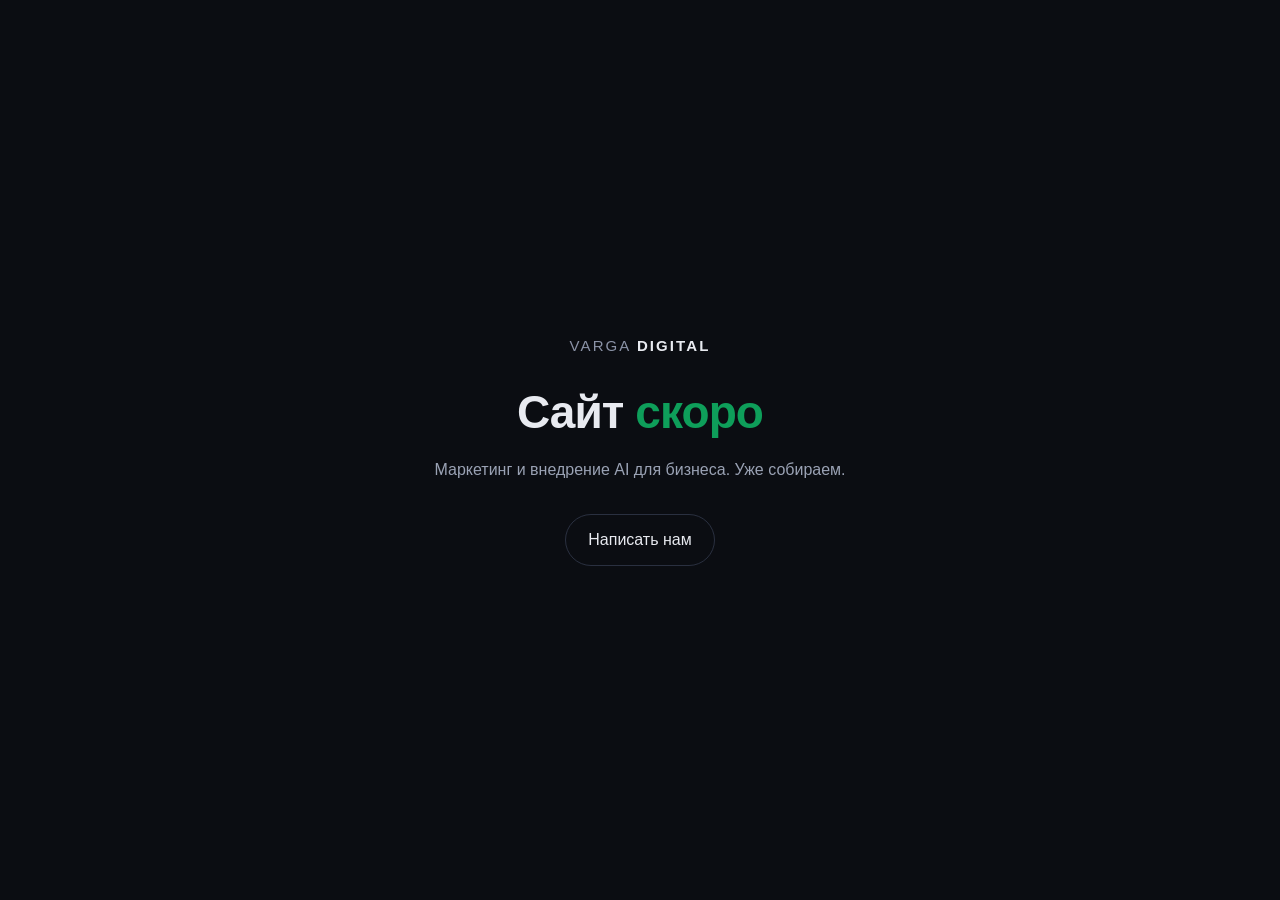
==== index.html @ f03e1abf "placeholder: Varga Digital" ====
<!doctype html>
<html lang="ru">
<head>
<meta charset="utf-8">
<meta name="viewport" content="width=device-width, initial-scale=1">
<title>Varga Digital — скоро</title>
<meta name="description" content="Маркетинг и внедрение AI для бизнеса. Сайт готовится.">
<meta name="robots" content="noindex, nofollow">
<meta name="theme-color" content="#0B0D12">
<link rel="icon" href="data:,">
<style>
:root{color-scheme:dark}
*{box-sizing:border-box}
html,body{height:100%}
body{margin:0;background:#0B0D12;color:#E8EAF0;font:16px/1.6 -apple-system,BlinkMacSystemFont,"Segoe UI",Roboto,Inter,sans-serif;display:grid;place-items:center;padding:24px}
main{max-width:560px;text-align:center}
.logo{font-size:15px;letter-spacing:.14em;text-transform:uppercase;color:#8B93A7;margin-bottom:28px}
.logo b{color:#E8EAF0;font-weight:600}
h1{font-size:clamp(32px,6vw,46px);line-height:1.15;letter-spacing:-.02em;margin:0 0 18px;font-weight:650}
h1 i{font-style:normal;color:#0E9E5A}
p{color:#9AA2B4;margin:0 0 32px}
a{color:#E8EAF0;text-decoration:none;border:1px solid #2A3040;border-radius:999px;padding:12px 22px;display:inline-block;transition:border-color .2s}
a:hover{border-color:#0E9E5A}
</style>
</head>
<body>
<main>
  <div class="logo">Varga <b>Digital</b></div>
  <h1>Сайт <i>скоро</i></h1>
  <p>Маркетинг и внедрение AI для бизнеса. Уже собираем.</p>
  <a href="https://t.me/ova_xd">Написать нам</a>
</main>
</body>
</html>
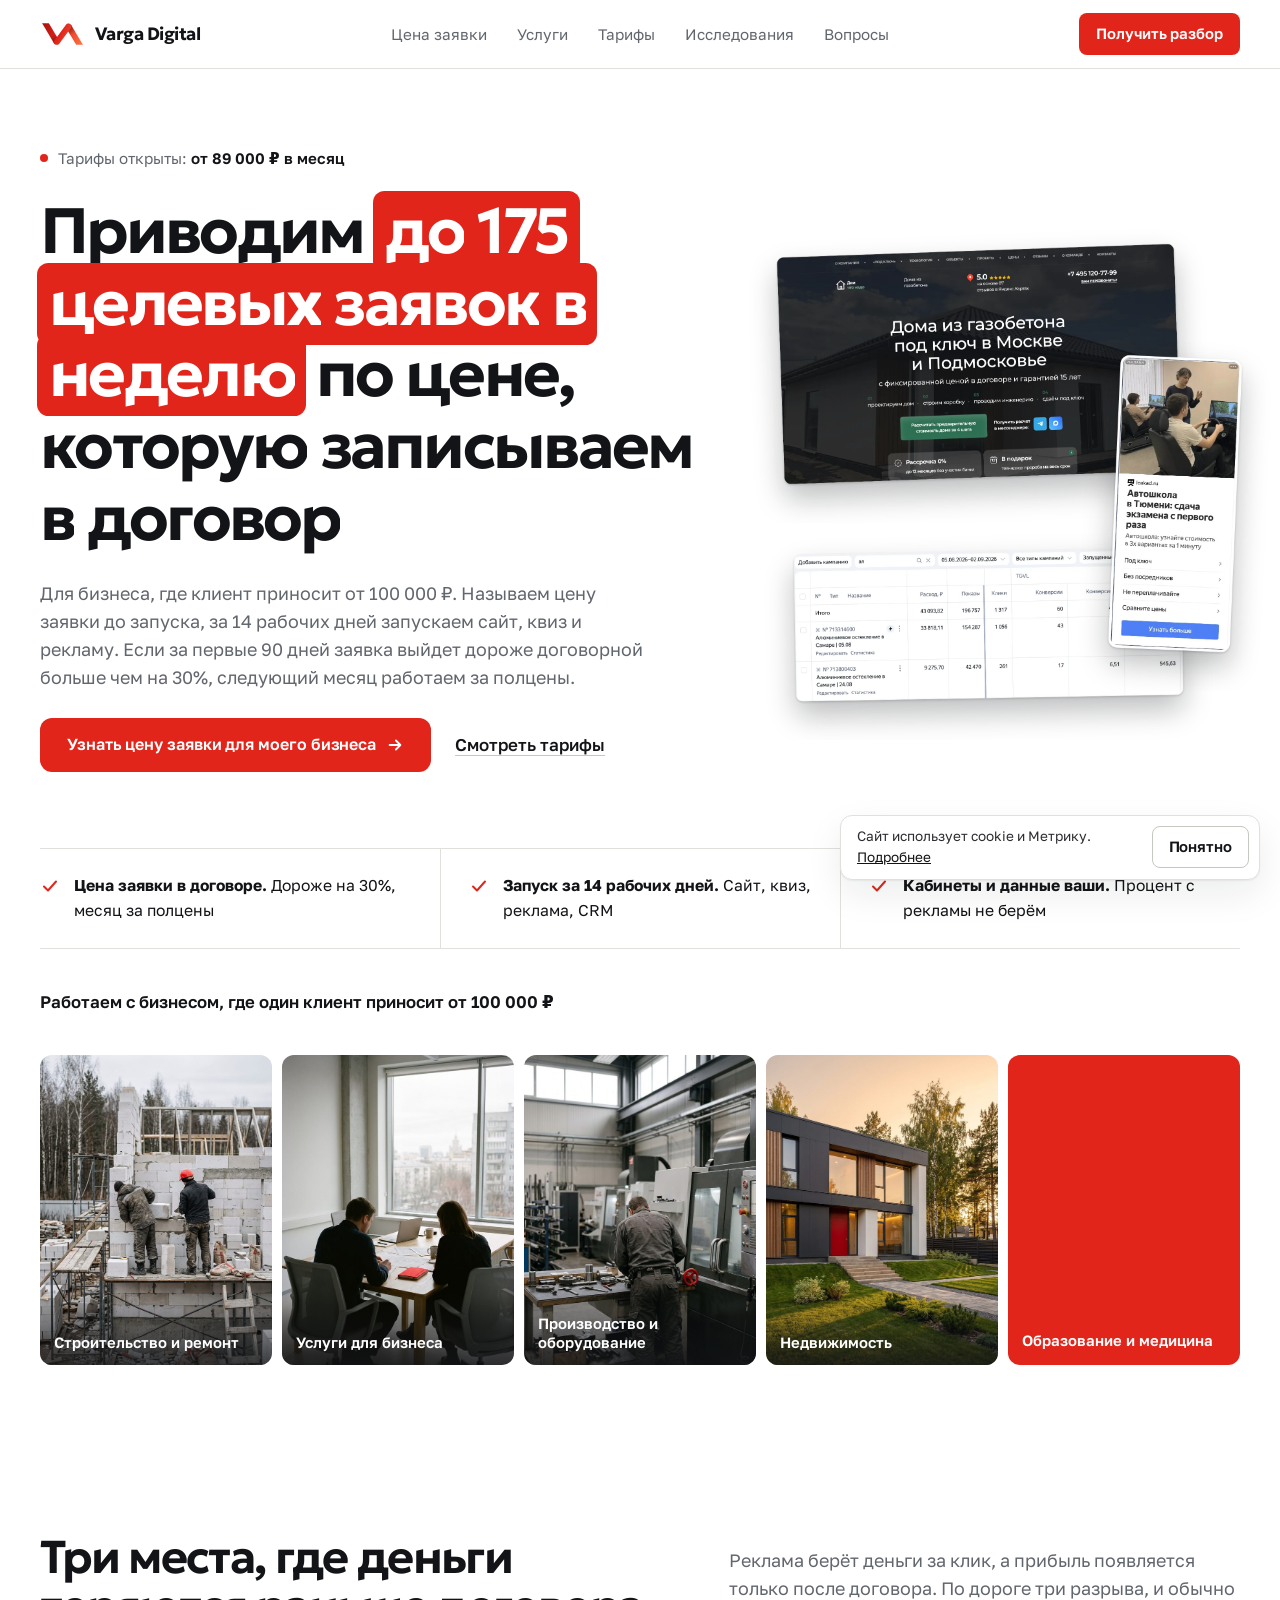
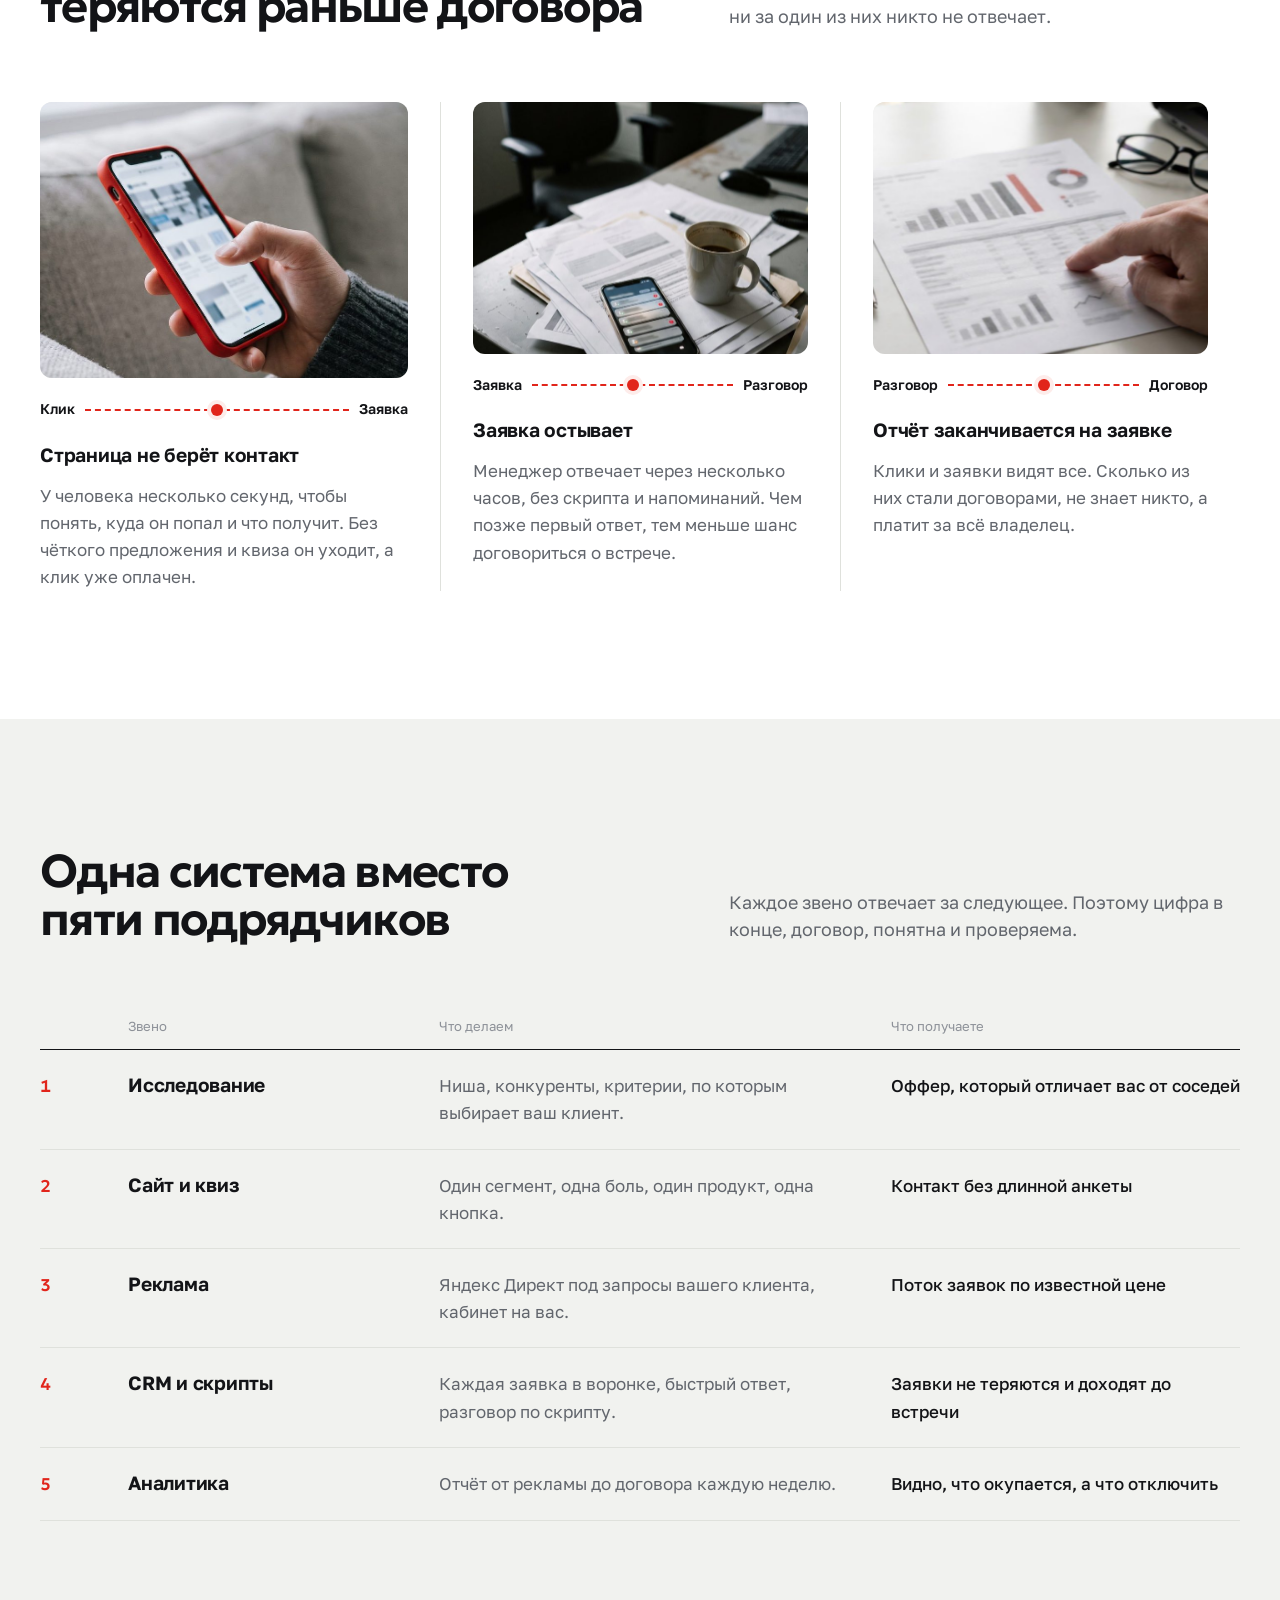
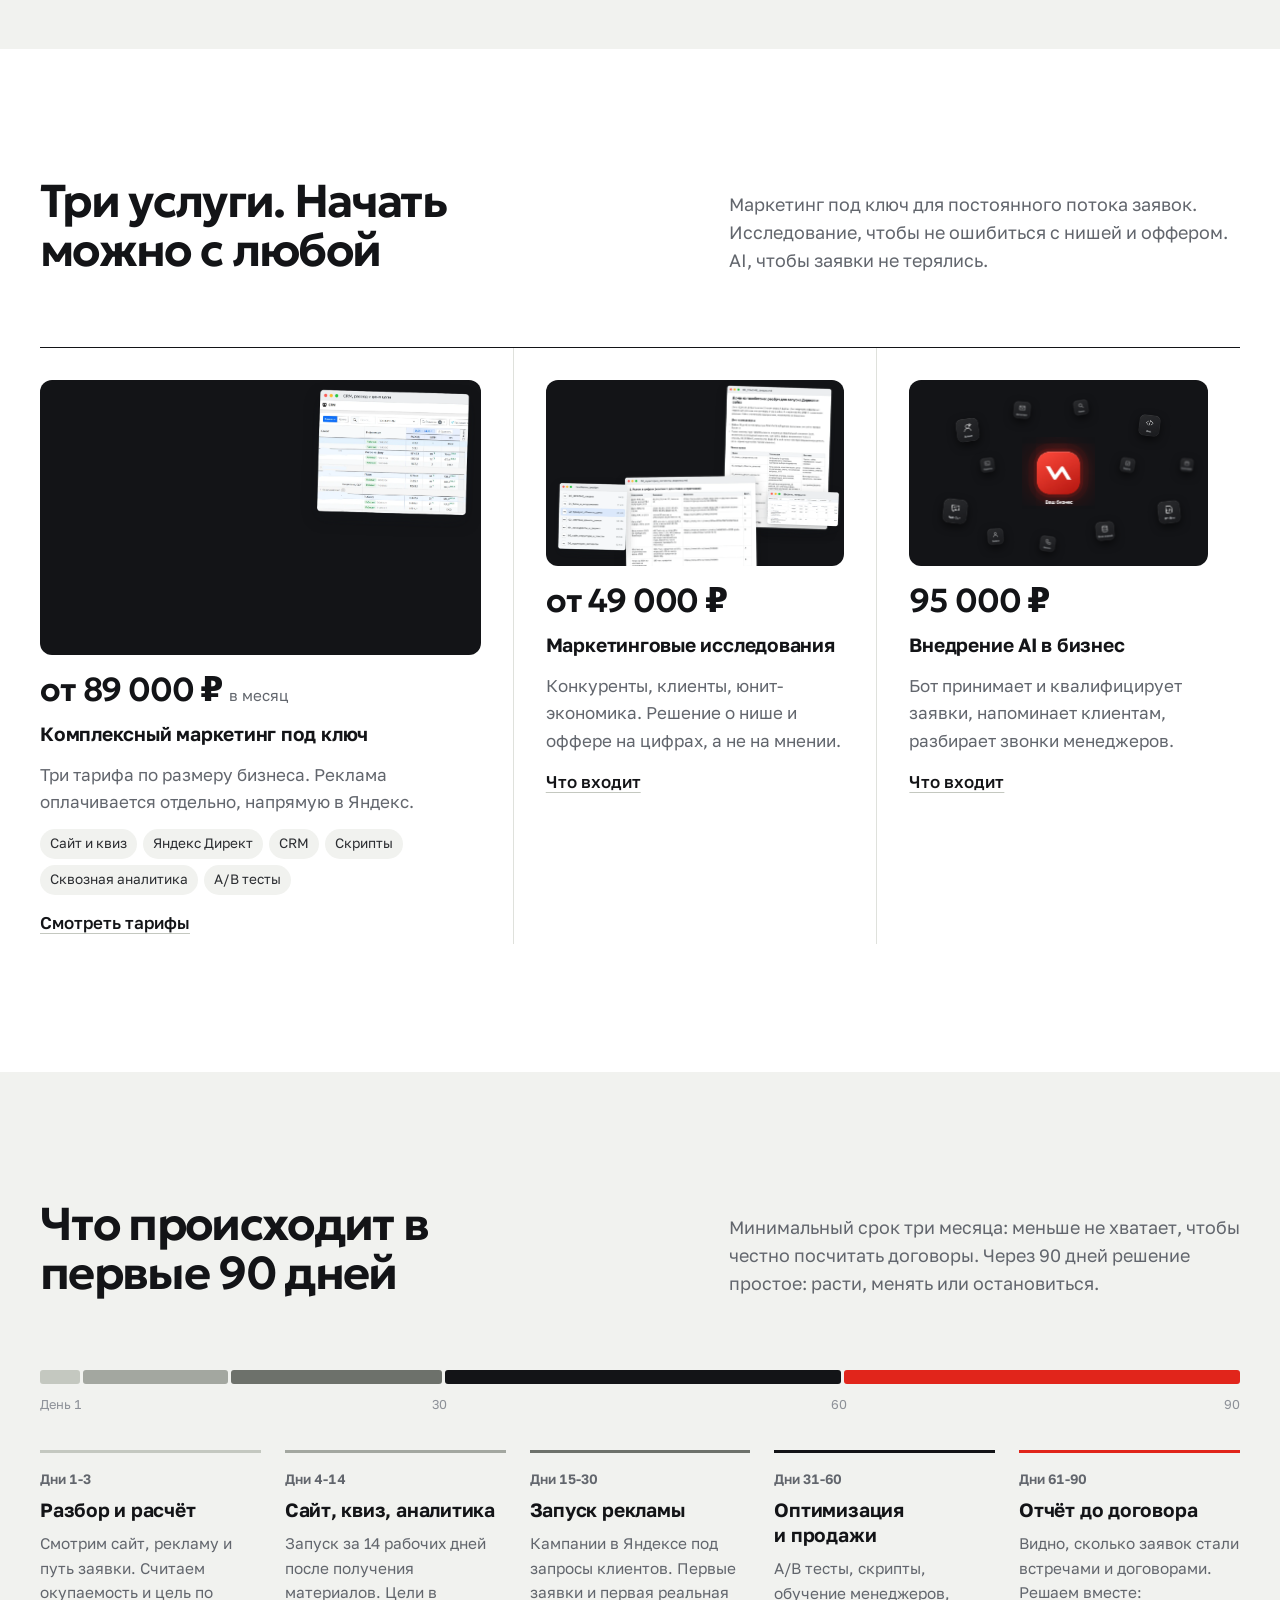
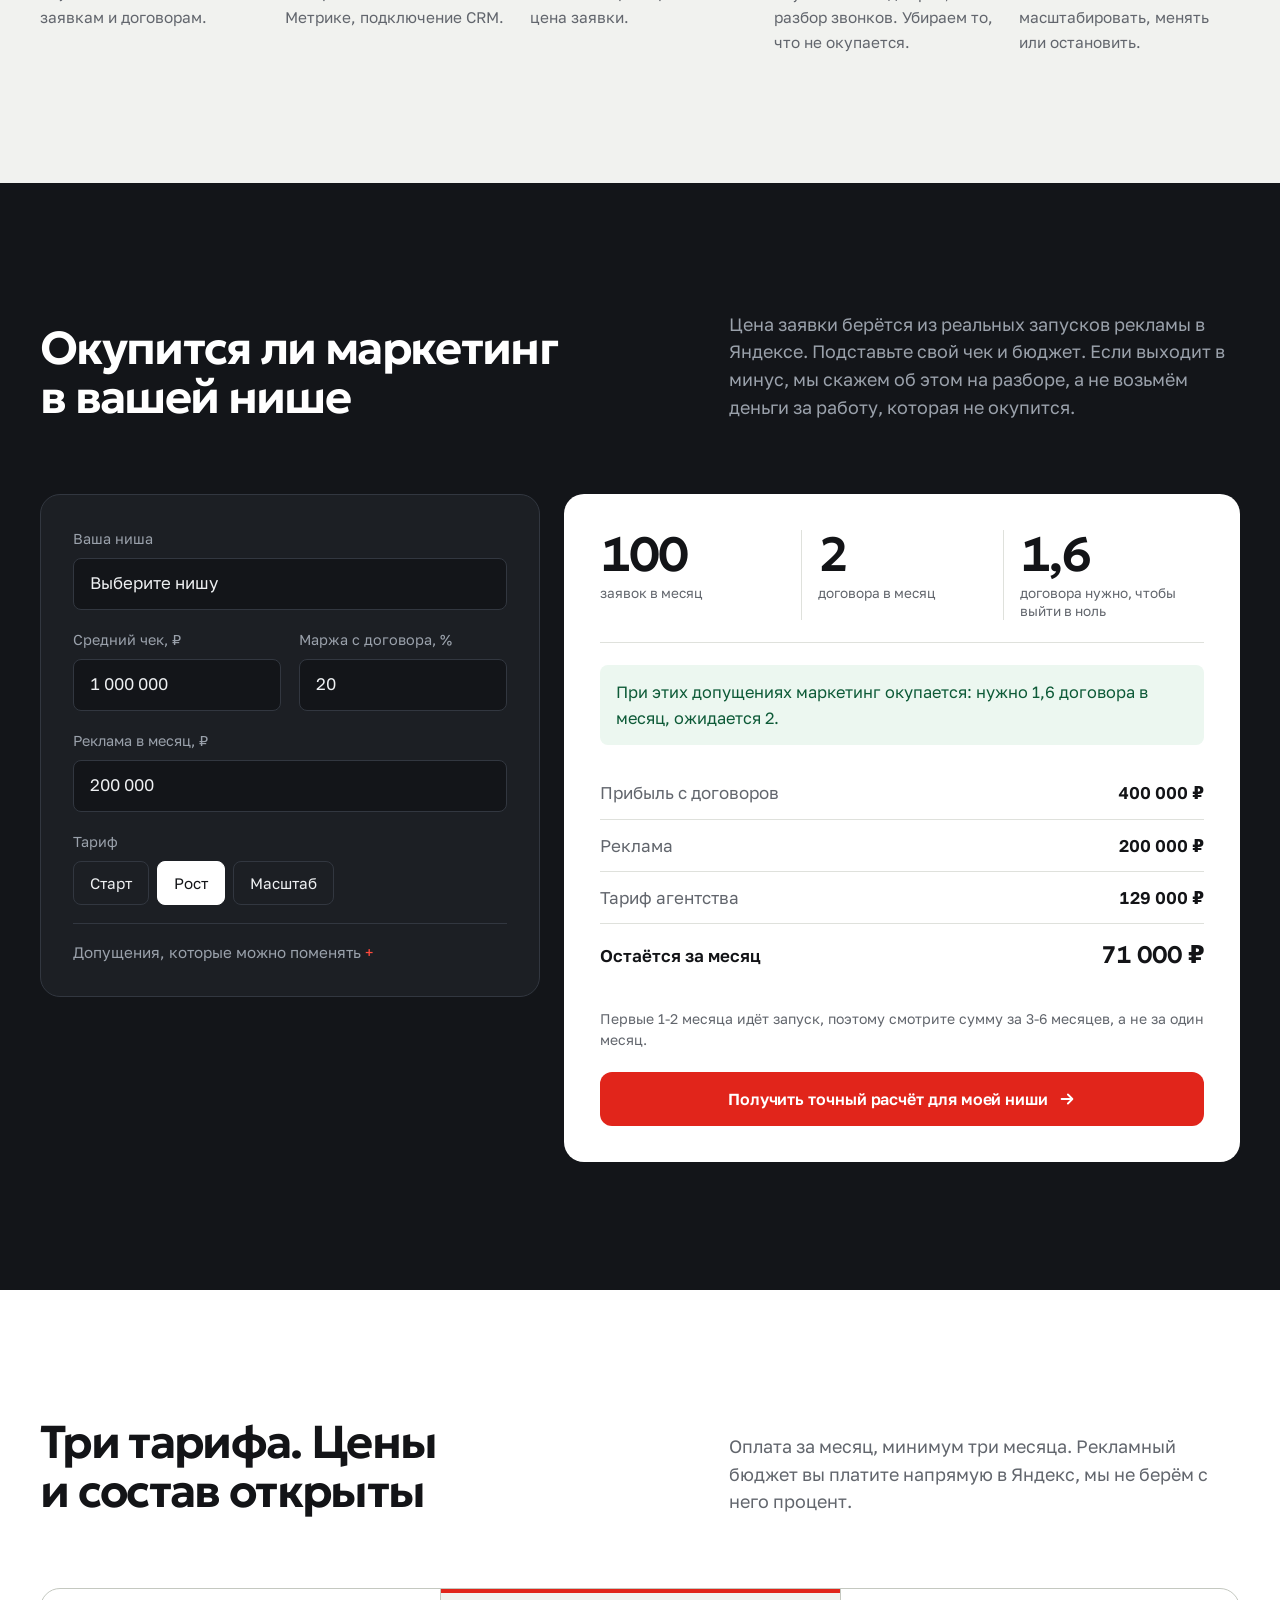
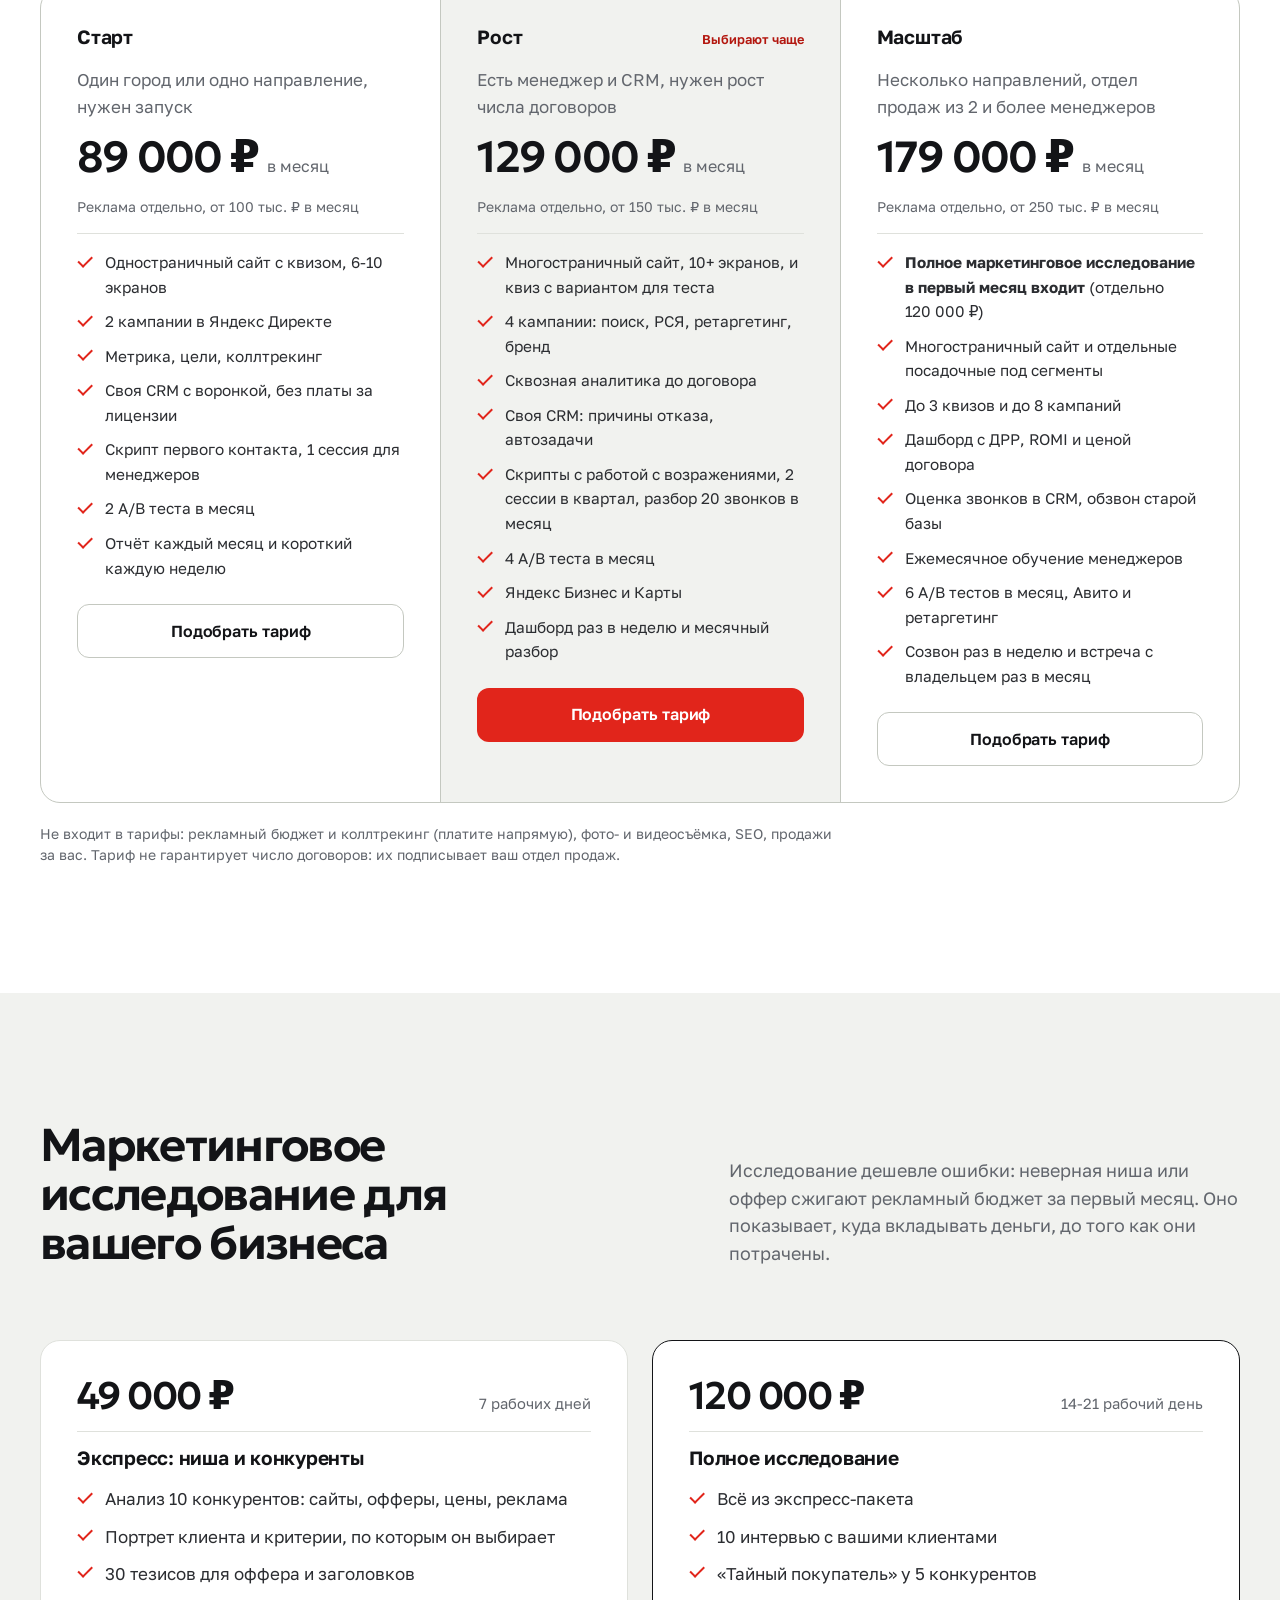
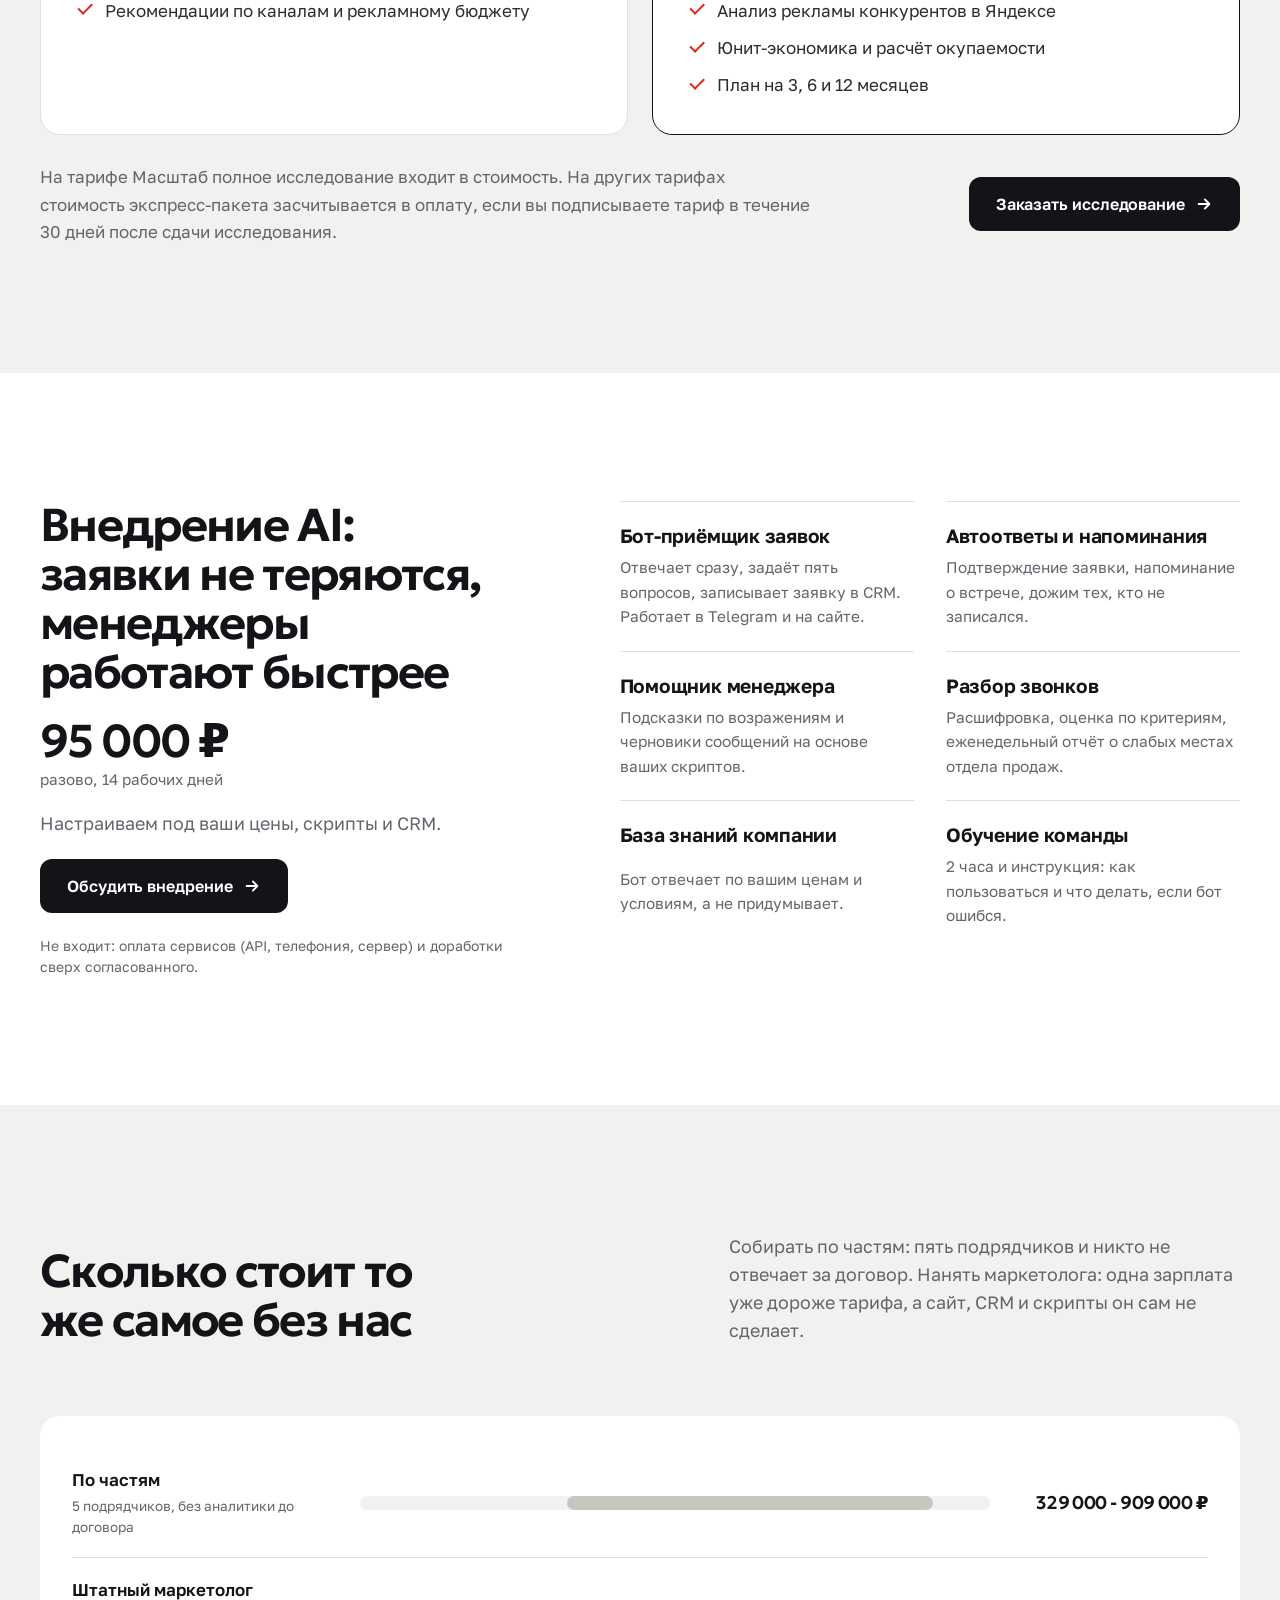
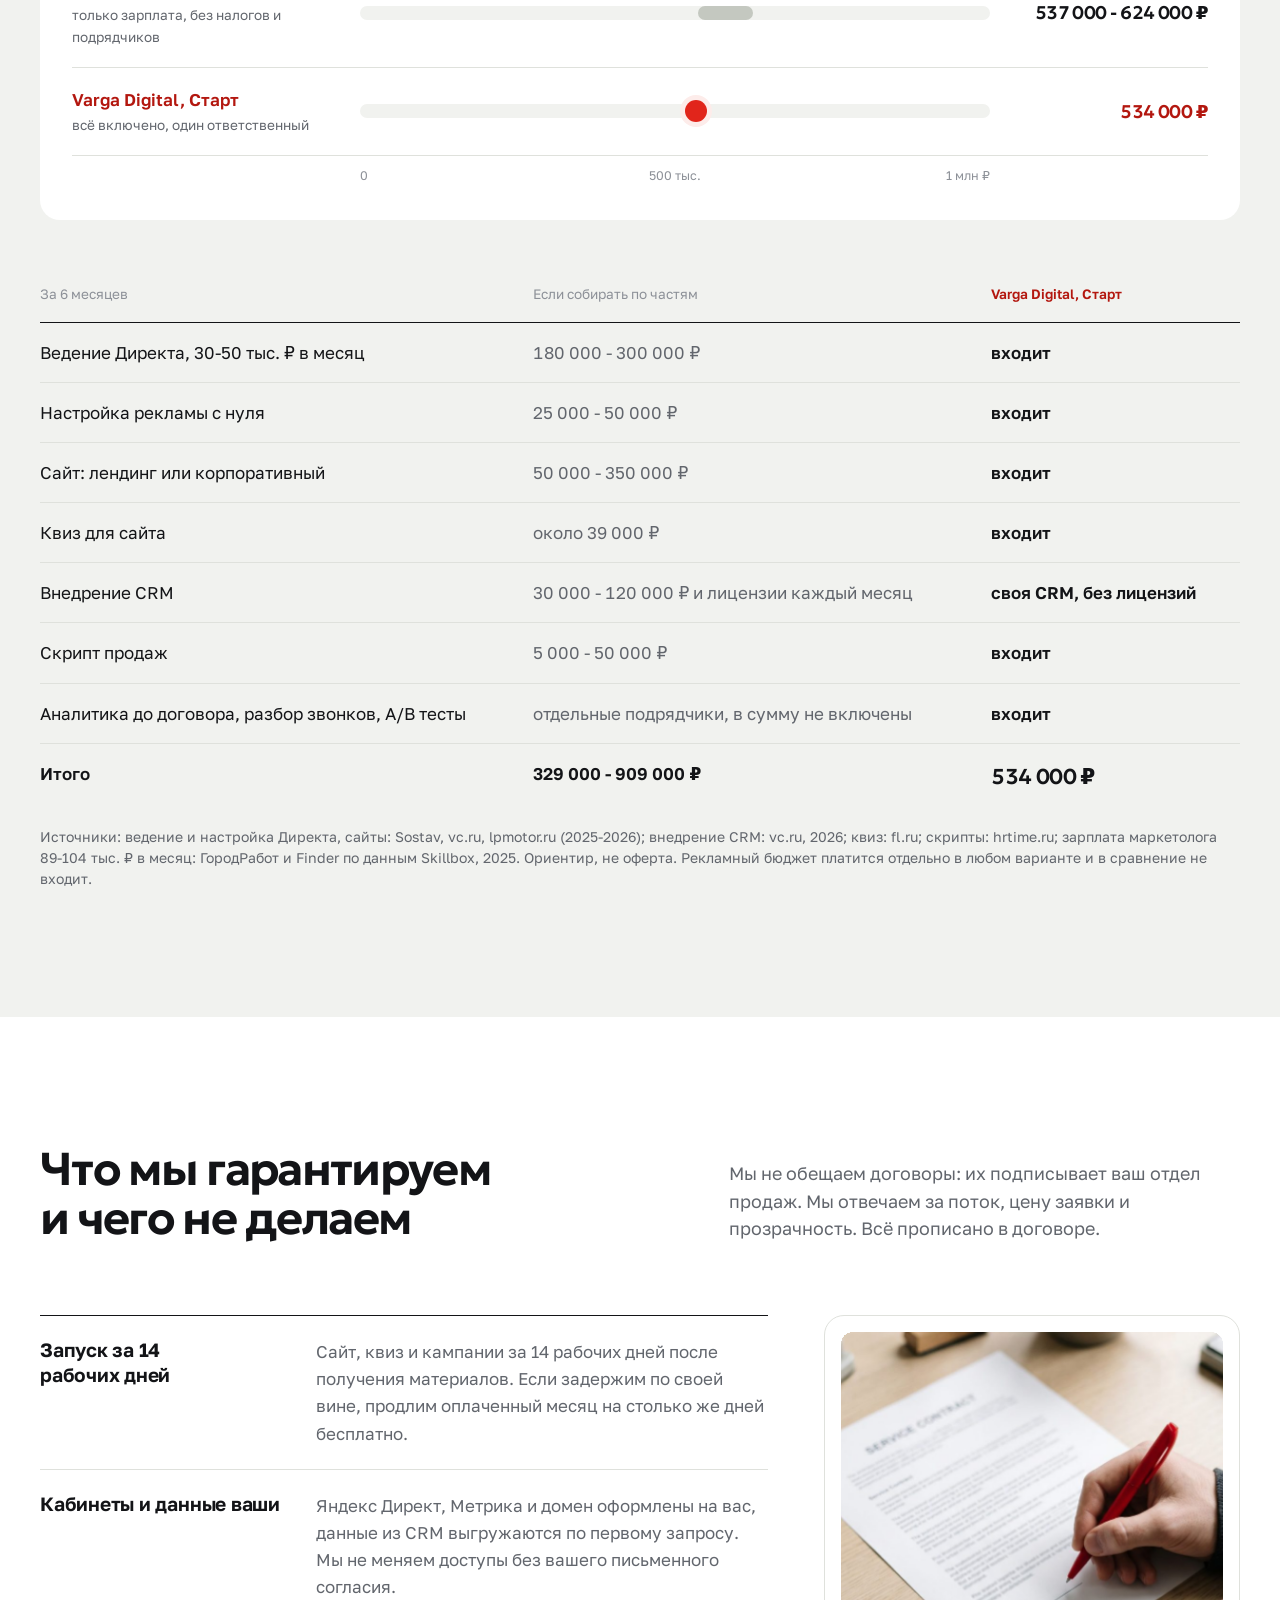
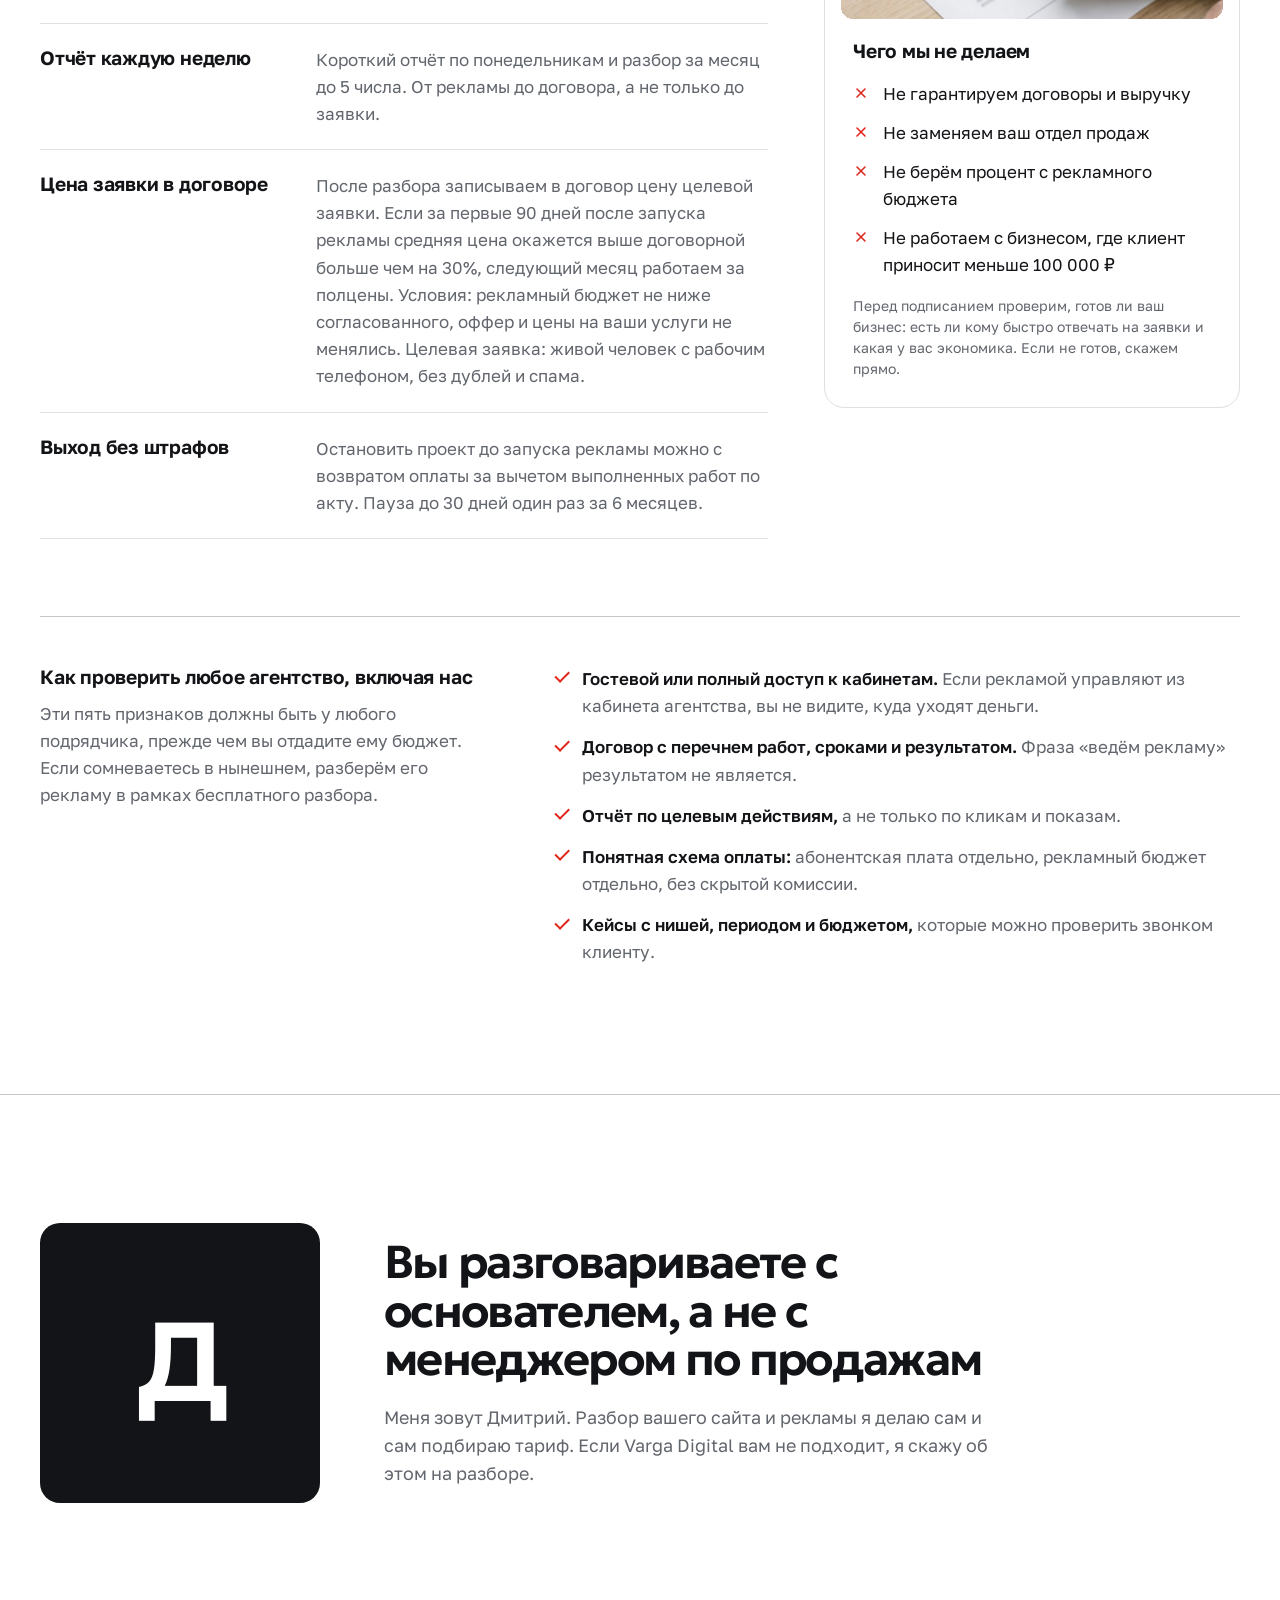
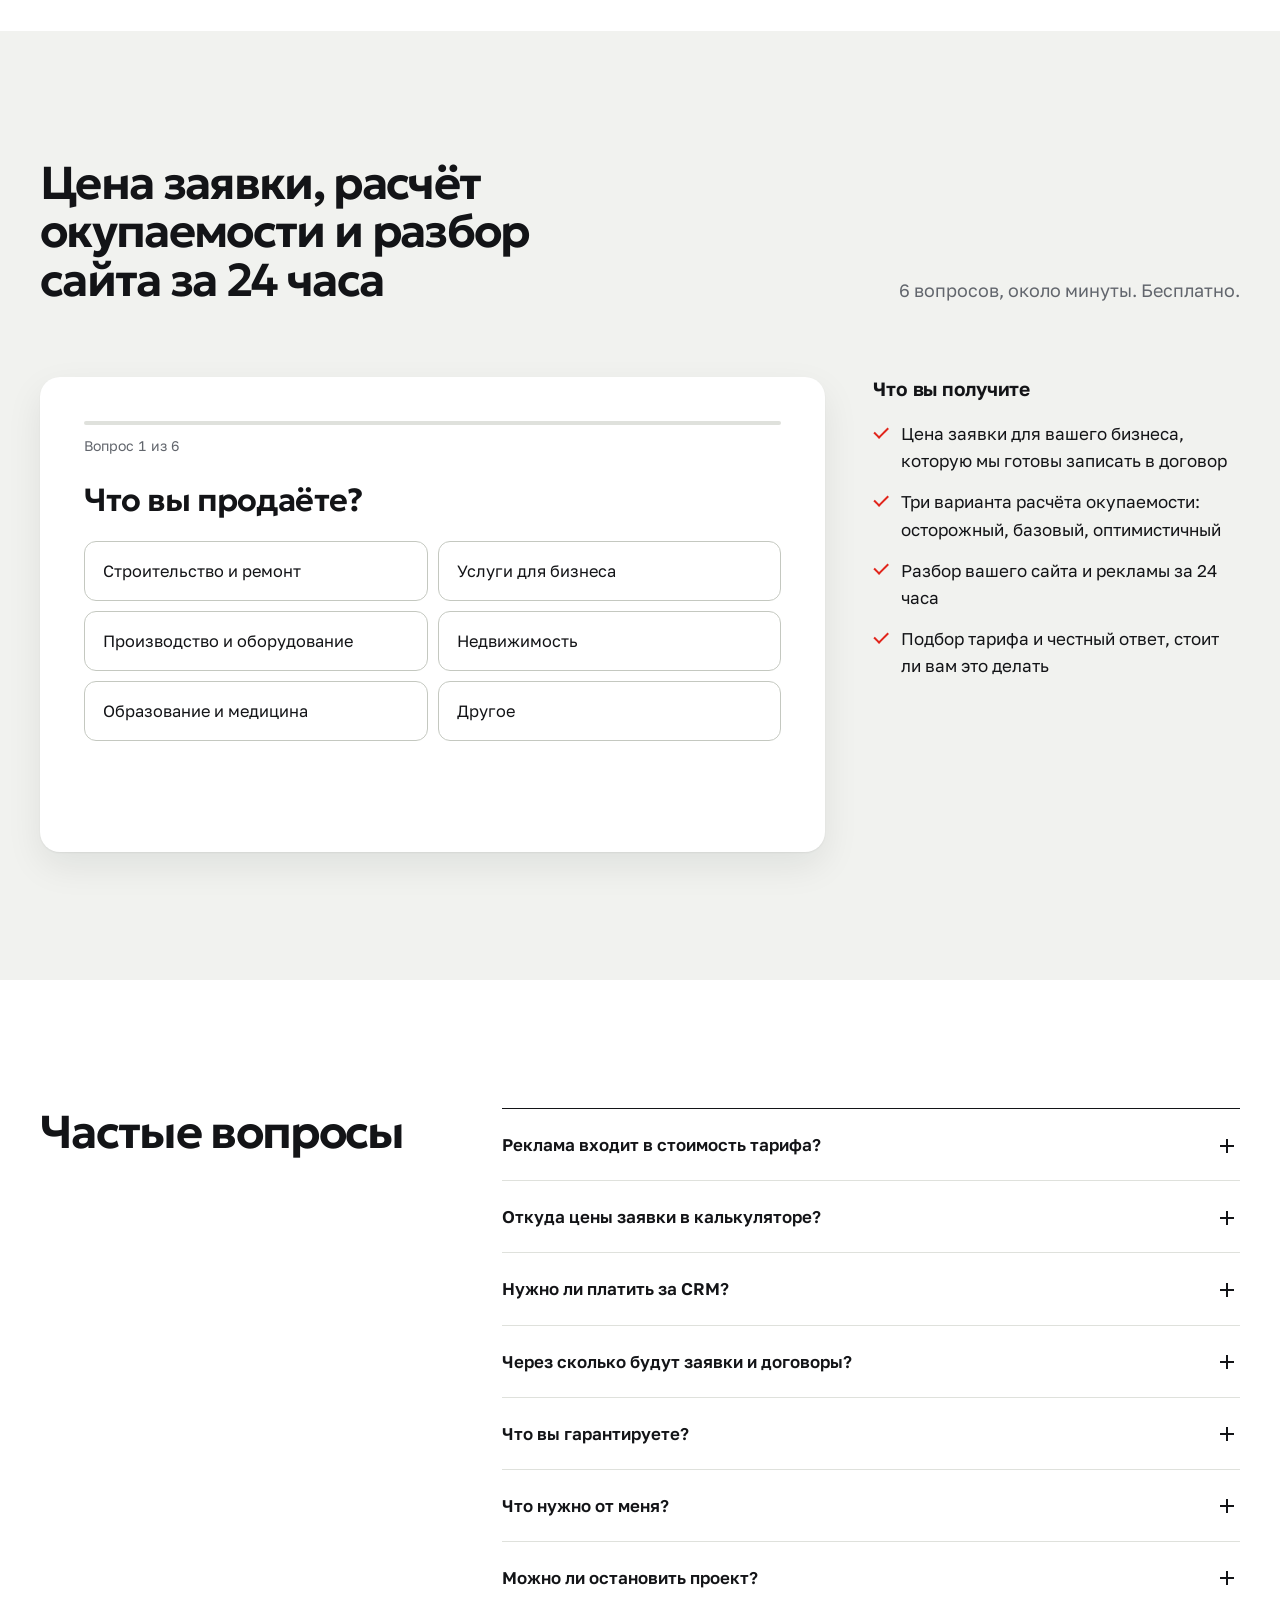
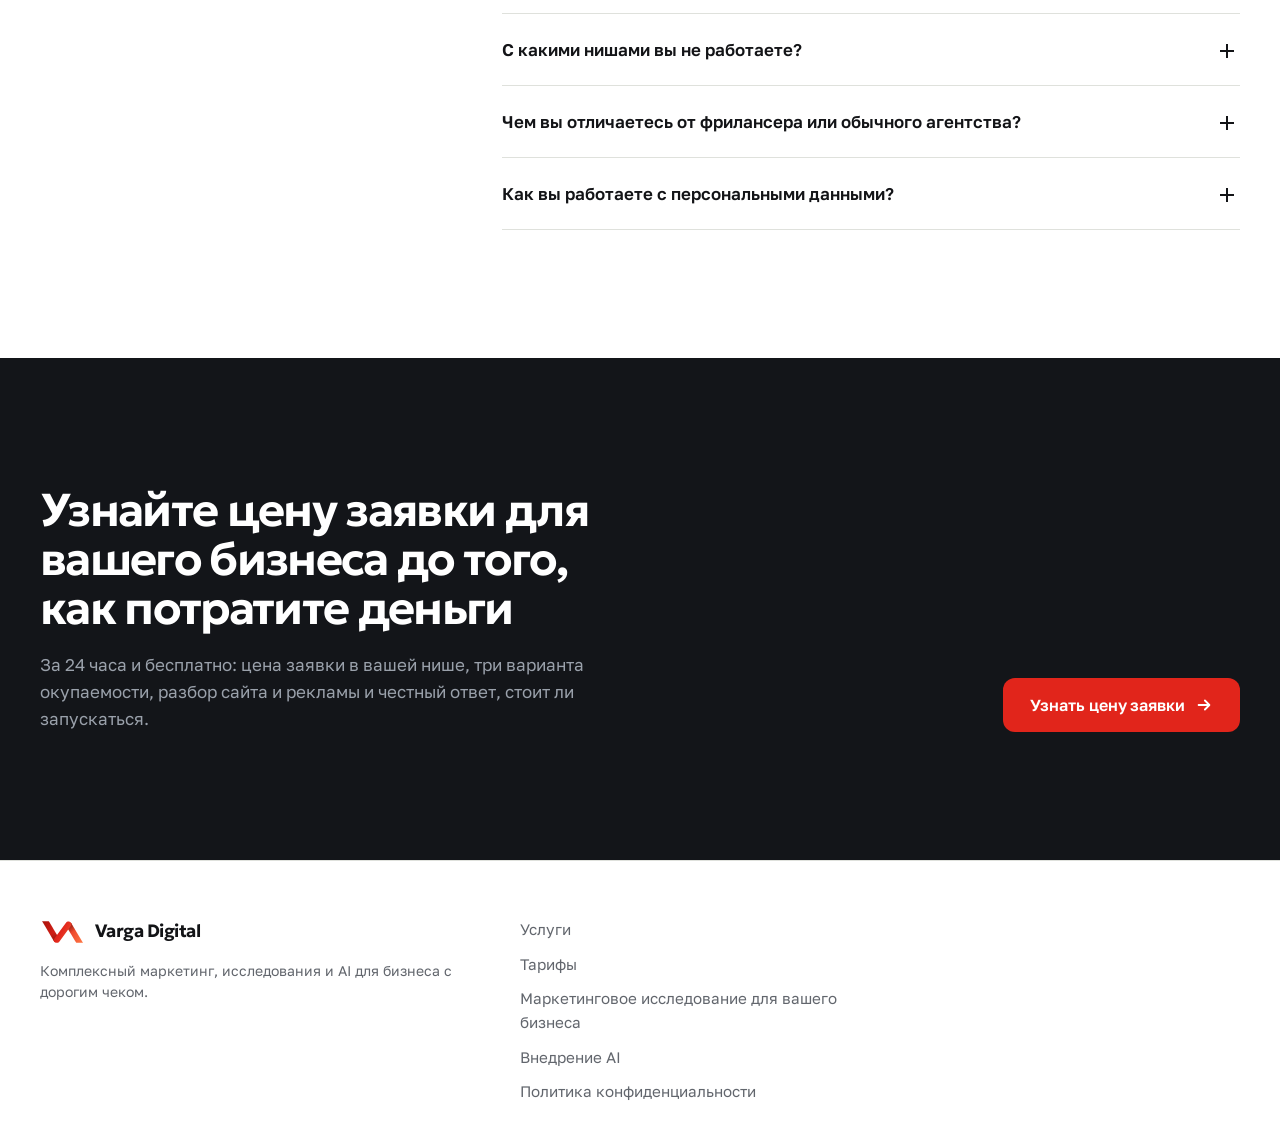
==== commit 0a71a6e4: "Deploy Varga Digital landing" ====
--- a/index.html
+++ b/index.html
@@ -1,34 +1,601 @@
 <!doctype html>
 <html lang="ru">
 <head>
-<meta charset="utf-8">
-<meta name="viewport" content="width=device-width, initial-scale=1">
-<title>Varga Digital — скоро</title>
-<meta name="description" content="Маркетинг и внедрение AI для бизнеса. Сайт готовится.">
-<meta name="robots" content="noindex, nofollow">
-<meta name="theme-color" content="#0B0D12">
-<link rel="icon" href="data:,">
-<style>
-:root{color-scheme:dark}
-*{box-sizing:border-box}
-html,body{height:100%}
-body{margin:0;background:#0B0D12;color:#E8EAF0;font:16px/1.6 -apple-system,BlinkMacSystemFont,"Segoe UI",Roboto,Inter,sans-serif;display:grid;place-items:center;padding:24px}
-main{max-width:560px;text-align:center}
-.logo{font-size:15px;letter-spacing:.14em;text-transform:uppercase;color:#8B93A7;margin-bottom:28px}
-.logo b{color:#E8EAF0;font-weight:600}
-h1{font-size:clamp(32px,6vw,46px);line-height:1.15;letter-spacing:-.02em;margin:0 0 18px;font-weight:650}
-h1 i{font-style:normal;color:#0E9E5A}
-p{color:#9AA2B4;margin:0 0 32px}
-a{color:#E8EAF0;text-decoration:none;border:1px solid #2A3040;border-radius:999px;padding:12px 22px;display:inline-block;transition:border-color .2s}
-a:hover{border-color:#0E9E5A}
-</style>
+  <meta charset="utf-8">
+  <meta name="viewport" content="width=device-width, initial-scale=1">
+  <title>Varga Digital: комплексный маркетинг для бизнеса с дорогим чеком</title>
+  <meta name="description" content="Приводим до 175 целевых заявок в неделю по цене, которую записываем в договор. Сайт, квиз, реклама в Яндексе, своя CRM и аналитика до договора. Запуск за 14 рабочих дней, тарифы открыты.">
+  <meta name="theme-color" content="#ffffff">
+  <meta property="og:title" content="Varga Digital: до 175 целевых заявок в неделю по цене из договора">
+  <meta property="og:image" content="img/og.jpg">
+  <meta property="og:description" content="Сайт, квиз, реклама, CRM и аналитика в одной системе. Кабинеты остаются у вас, цены открыты.">
+  <meta property="og:type" content="website">
+  <link rel="icon" href="img/favicon.svg" type="image/svg+xml">
+  <link rel="preload" href="fonts/geologica-cyrillic-shrp-normal.woff2" as="font" type="font/woff2" crossorigin>
+  <link rel="preload" href="fonts/golos-text-cyrillic-wght-normal.woff2" as="font" type="font/woff2" crossorigin>
+  <link rel="stylesheet" href="css/tokens.css">
+  <link rel="stylesheet" href="css/base.css">
+  <link rel="stylesheet" href="css/layout.css">
+  <link rel="stylesheet" href="css/meter.css">
+  <link rel="stylesheet" href="css/sections.css">
+  <link rel="stylesheet" href="css/quiz.css">
+  <link rel="stylesheet" href="css/fly.css">
+  <link rel="stylesheet" href="css/motion.css">
 </head>
 <body>
-<main>
-  <div class="logo">Varga <b>Digital</b></div>
-  <h1>Сайт <i>скоро</i></h1>
-  <p>Маркетинг и внедрение AI для бизнеса. Уже собираем.</p>
-  <a href="https://t.me/ova_xd">Написать нам</a>
-</main>
+  <a class="skip" href="#main">К содержимому</a>
+
+  <svg width="0" height="0" style="position:absolute" aria-hidden="true">
+    <symbol id="i-arrow" viewBox="0 0 20 20"><path d="M4 10h11M11 5l5 5-5 5" fill="none" stroke="currentColor" stroke-width="2" stroke-linecap="round" stroke-linejoin="round"/></symbol>
+    <symbol id="i-check" viewBox="0 0 20 20"><path d="M4 10.5l4 4 8-9" fill="none" stroke="currentColor" stroke-width="2" stroke-linecap="round" stroke-linejoin="round"/></symbol>
+    <symbol id="i-cross" viewBox="0 0 20 20"><path d="M5 5l10 10M15 5L5 15" fill="none" stroke="currentColor" stroke-width="2" stroke-linecap="round"/></symbol>
+  </svg>
+
+  <header class="header" id="top">
+    <div class="wrap header__row">
+      <a class="logo" href="#top" aria-label="Varga Digital, наверх">
+        <img class="logo__mark" src="img/logo-mark.svg" alt="" width="45" height="24">
+        <span class="logo__text">Varga Digital</span>
+      </a>
+      <nav class="nav" aria-label="Разделы страницы">
+        <a href="#calc">Цена заявки</a>
+        <a href="#services">Услуги</a>
+        <a href="#pricing">Тарифы</a>
+        <a href="#research">Исследования</a>
+        <a href="#faq">Вопросы</a>
+      </nav>
+      <a class="btn btn--primary btn--sm header__cta" href="#quiz" data-goal="cta_header">Получить разбор</a>
+    </div>
+  </header>
+
+  <main id="main">
+
+    <!-- 1. Первый экран: заголовок и картинка -->
+    <section class="hero">
+      <div class="wrap">
+        <div class="hero__grid">
+          <div class="hero__copy">
+            <p class="hero__price"><span>Тарифы открыты: <strong>от <span data-price="marketing.start">89 000 ₽</span> в месяц</strong></span></p>
+            <h1 class="h1">Приводим <mark class="mark">до 175 целевых заявок в неделю</mark> по цене, которую записываем в договор</h1>
+            <p class="lead">Для бизнеса, где клиент приносит от 100 000 ₽. Называем цену заявки до запуска, за 14 рабочих дней запускаем сайт, квиз и рекламу. Если за первые 90 дней заявка выйдет дороже договорной больше чем на 30%, следующий месяц работаем за полцены.</p>
+            <div class="hero__actions">
+              <a class="btn btn--primary" href="#quiz" data-goal="cta_hero">Узнать цену заявки для моего бизнеса <svg class="arr" aria-hidden="true"><use href="#i-arrow"/></svg></a>
+              <a class="link" href="#pricing" data-goal="cta_hero_pricing">Смотреть тарифы</a>
+            </div>
+          </div>
+
+          <div class="fly fly--hero" data-fly="hero" role="img" aria-label="Реальный сайт клиента, объявление в Яндексе и отчёт Директа с ценой конверсии"></div>
+        </div>
+
+        <ul class="facts">
+          <li><svg aria-hidden="true"><use href="#i-check"/></svg><span><strong>Цена заявки в договоре.</strong> Дороже на 30%, месяц за полцены</span></li>
+          <li><svg aria-hidden="true"><use href="#i-check"/></svg><span><strong>Запуск за 14 рабочих дней.</strong> Сайт, квиз, реклама, CRM</span></li>
+          <li><svg aria-hidden="true"><use href="#i-check"/></svg><span><strong>Кабинеты и данные ваши.</strong> Процент с рекламы не берём</span></li>
+        </ul>
+      </div>
+    </section>
+
+    <!-- 2. Для кого -->
+    <section class="who" aria-labelledby="whoTitle">
+      <div class="wrap who__row">
+        <h2 class="who__title" id="whoTitle">Работаем с бизнесом, где один клиент приносит от 100 000 ₽</h2>
+        <ul class="who__list">
+          <li class="tile" data-photo="niche-build" data-photo-group="who" data-photo-min="4" data-alt="Строительная площадка загородного дома"><span class="tile__label">Строительство и ремонт</span></li>
+          <li class="tile" data-photo="niche-b2b" data-photo-group="who" data-alt="Переговорная комната компании"><span class="tile__label">Услуги для бизнеса</span></li>
+          <li class="tile" data-photo="niche-factory" data-photo-group="who" data-alt="Производственный цех"><span class="tile__label">Производство и оборудование</span></li>
+          <li class="tile" data-photo="niche-realty" data-photo-group="who" data-alt="Современный жилой дом"><span class="tile__label">Недвижимость</span></li>
+          <li class="tile" data-photo="niche-med" data-photo-group="who" data-alt="Светлый кабинет клиники"><span class="tile__label">Образование и медицина</span></li>
+        </ul>
+      </div>
+    </section>
+
+    <!-- 3. Где теряются деньги -->
+    <section class="section" id="problem">
+      <div class="wrap">
+        <div class="head">
+          <h2 class="h2">Три места, где деньги теряются раньше договора</h2>
+          <p class="lead">Реклама берёт деньги за клик, а прибыль появляется только после договора. По дороге три разрыва, и обычно ни за один из них никто не отвечает.</p>
+        </div>
+        <ul class="leaks">
+          <li class="leak">
+            <figure class="photo photo--4x3" data-photo="leak-site" data-photo-group="leaks" data-alt="Человек листает сайт на телефоне" hidden></figure>
+            <div class="leak__route"><span>Клик</span><i aria-hidden="true"></i><span>Заявка</span></div>
+            <h3 class="h3">Страница не берёт контакт</h3>
+            <p>У человека несколько секунд, чтобы понять, куда он попал и что получит. Без чёткого предложения и квиза он уходит, а клик уже оплачен.</p>
+          </li>
+          <li class="leak">
+            <figure class="photo photo--4x3" data-photo="leak-call" data-photo-group="leaks" data-alt="Телефон с пропущенными звонками на столе" hidden></figure>
+            <div class="leak__route"><span>Заявка</span><i aria-hidden="true"></i><span>Разговор</span></div>
+            <h3 class="h3">Заявка остывает</h3>
+            <p>Менеджер отвечает через несколько часов, без скрипта и напоминаний. Чем позже первый ответ, тем меньше шанс договориться о встрече.</p>
+          </li>
+          <li class="leak">
+            <figure class="photo photo--4x3" data-photo="leak-report" data-photo-group="leaks" data-alt="Распечатанный отчёт о рекламе на столе" hidden></figure>
+            <div class="leak__route"><span>Разговор</span><i aria-hidden="true"></i><span>Договор</span></div>
+            <h3 class="h3">Отчёт заканчивается на заявке</h3>
+            <p>Клики и заявки видят все. Сколько из них стали договорами, не знает никто, а платит за всё владелец.</p>
+          </li>
+        </ul>
+      </div>
+    </section>
+
+    <!-- 4. Система -->
+    <section class="section section--alt" id="system">
+      <div class="wrap">
+        <div class="head">
+          <h2 class="h2">Одна система вместо пяти подрядчиков</h2>
+          <p class="lead">Каждое звено отвечает за следующее. Поэтому цифра в конце, договор, понятна и проверяема.</p>
+        </div>
+        <figure class="photo photo--wide" data-photo="system" data-alt="Рабочее место: монитор с воронкой продаж, телефон, блокнот" hidden></figure>
+        <div class="row rows__head" aria-hidden="true"><span></span><span>Звено</span><span>Что делаем</span><span>Что получаете</span></div>
+        <ol class="rows">
+          <li class="row"><span class="row__n">1</span><h3 class="h3">Исследование</h3><p>Ниша, конкуренты, критерии, по которым выбирает ваш клиент.</p><p class="row__get">Оффер, который отличает вас от соседей</p></li>
+          <li class="row"><span class="row__n">2</span><h3 class="h3">Сайт и квиз</h3><p>Один сегмент, одна боль, один продукт, одна кнопка.</p><p class="row__get">Контакт без длинной анкеты</p></li>
+          <li class="row"><span class="row__n">3</span><h3 class="h3">Реклама</h3><p>Яндекс Директ под запросы вашего клиента, кабинет на вас.</p><p class="row__get">Поток заявок по известной цене</p></li>
+          <li class="row"><span class="row__n">4</span><h3 class="h3">CRM и скрипты</h3><p>Каждая заявка в воронке, быстрый ответ, разговор по скрипту.</p><p class="row__get">Заявки не теряются и доходят до встречи</p></li>
+          <li class="row"><span class="row__n">5</span><h3 class="h3">Аналитика</h3><p>Отчёт от рекламы до договора каждую неделю.</p><p class="row__get">Видно, что окупается, а что отключить</p></li>
+        </ol>
+      </div>
+    </section>
+
+    <!-- 5. Услуги -->
+    <section class="section" id="services">
+      <div class="wrap">
+        <div class="head">
+          <h2 class="h2">Три услуги. Начать можно с любой</h2>
+          <p class="lead">Маркетинг под ключ для постоянного потока заявок. Исследование, чтобы не ошибиться с нишей и оффером. AI, чтобы заявки не терялись.</p>
+        </div>
+        <div class="svcs">
+          <article class="svc">
+            <div class="fly" data-fly="marketing" role="img" aria-label="Лендинги клиентов, отчёты Яндекс Директа и CRM с ценой цели"></div>
+            <p class="svc__price">от <span data-price="marketing.start">89 000 ₽</span> <small>в месяц</small></p>
+            <h3 class="h3">Комплексный маркетинг под ключ</h3>
+            <p>Три тарифа по размеру бизнеса. Реклама оплачивается отдельно, напрямую в Яндекс.</p>
+            <ul class="svc__tags" aria-label="Что входит">
+              <li>Сайт и квиз</li><li>Яндекс Директ</li><li>CRM</li><li>Скрипты</li><li>Сквозная аналитика</li><li>A/B тесты</li>
+            </ul>
+            <a class="link" href="#pricing" data-goal="cta_svc_marketing">Смотреть тарифы</a>
+          </article>
+          <article class="svc">
+            <div class="fly" data-fly="research" role="img" aria-label="Страницы исследования: лидерборд ниш, сводка и рынок в цифрах"></div>
+            <p class="svc__price">от <span data-price="research.express">49 000 ₽</span></p>
+            <h3 class="h3">Маркетинговые исследования</h3>
+            <p>Конкуренты, клиенты, юнит-экономика. Решение о нише и оффере на цифрах, а не на мнении.</p>
+            <a class="link" href="#research" data-goal="cta_svc_research">Что входит</a>
+          </article>
+          <article class="svc">
+            <div class="fly" data-fly="ai" role="img" aria-label="Значки инструментов автоматизации вокруг вашего бизнеса"></div>
+            <p class="svc__price"><span data-price="ai">95 000 ₽</span></p>
+            <h3 class="h3">Внедрение AI в бизнес</h3>
+            <p>Бот принимает и квалифицирует заявки, напоминает клиентам, разбирает звонки менеджеров.</p>
+            <a class="link" href="#ai" data-goal="cta_svc_ai">Что входит</a>
+          </article>
+        </div>
+      </div>
+    </section>
+
+    <!-- 6. Первые 90 дней -->
+    <section class="section section--alt" id="process">
+      <div class="wrap">
+        <div class="head">
+          <h2 class="h2">Что происходит в первые 90 дней</h2>
+          <p class="lead">Минимальный срок три месяца: меньше не хватает, чтобы честно посчитать договоры. Через 90 дней решение простое: расти, менять или остановиться.</p>
+        </div>
+        <figure class="photo photo--wide" data-photo="process" data-alt="Стартовая встреча: ноутбук, блокнот и схема работ на столе" hidden></figure>
+        <div class="track" aria-hidden="true"><span></span><span></span><span></span><span></span><span></span></div>
+        <div class="track__marks" aria-hidden="true"><span style="left:0">День 1</span><span style="left:33.3%">30</span><span style="left:66.6%">60</span><span style="left:100%">90</span></div>
+        <ol class="stages">
+          <li class="stage"><span class="stage__when">Дни 1-3</span><h3 class="h3">Разбор и расчёт</h3><p>Смотрим сайт, рекламу и путь заявки. Считаем окупаемость и цель по заявкам и договорам.</p></li>
+          <li class="stage"><span class="stage__when">Дни 4-14</span><h3 class="h3">Сайт, квиз, аналитика</h3><p>Запуск за 14 рабочих дней после получения материалов. Цели в Метрике, подключение CRM.</p></li>
+          <li class="stage"><span class="stage__when">Дни 15-30</span><h3 class="h3">Запуск рекламы</h3><p>Кампании в Яндексе под запросы клиентов. Первые заявки и первая реальная цена заявки.</p></li>
+          <li class="stage"><span class="stage__when">Дни 31-60</span><h3 class="h3">Оптимизация и продажи</h3><p>A/B тесты, скрипты, обучение менеджеров, разбор звонков. Убираем то, что не окупается.</p></li>
+          <li class="stage"><span class="stage__when">Дни 61-90</span><h3 class="h3">Отчёт до договора</h3><p>Видно, сколько заявок стали встречами и договорами. Решаем вместе: масштабировать, менять или остановить.</p></li>
+        </ol>
+      </div>
+    </section>
+
+    <!-- 7. Калькулятор -->
+    <section class="section calc-sec" id="calc">
+      <div class="wrap">
+        <div class="head">
+          <h2 class="h2">Окупится ли маркетинг в вашей нише</h2>
+          <p class="lead">Цена заявки берётся из реальных запусков рекламы в Яндексе. Подставьте свой чек и бюджет. Если выходит в минус, мы скажем об этом на разборе, а не возьмём деньги за работу, которая не окупится.</p>
+        </div>
+        <div class="calc">
+          <form class="calc__form" id="calcForm" novalidate>
+            <label class="field"><span>Ваша ниша</span>
+              <select class="dark-select" name="niche" id="calcNiche"><option value="">Выберите нишу</option><option value="other">Моей ниши нет в списке</option></select>
+            </label>
+            <div class="cpl" id="calcCpl" hidden>
+              <span class="cpl__label">Цена одной заявки в вашей нише</span>
+              <strong class="cpl__value" id="cplValue"></strong>
+              <p class="small" id="cplNote"></p>
+            </div>
+            <div class="calc__two">
+              <label class="field"><span>Средний чек, ₽</span><input name="check" inputmode="numeric" value="1000000" autocomplete="off"></label>
+              <label class="field"><span>Маржа с договора, %</span><input name="margin" inputmode="decimal" value="20" autocomplete="off"></label>
+            </div>
+            <label class="field"><span>Реклама в месяц, ₽</span><input name="budget" inputmode="numeric" value="200000" autocomplete="off"></label>
+            <fieldset class="field field--tariff">
+              <legend>Тариф</legend>
+              <label class="seg"><input type="radio" name="tariff" value="start"><span>Старт</span></label>
+              <label class="seg"><input type="radio" name="tariff" value="growth" checked><span>Рост</span></label>
+              <label class="seg"><input type="radio" name="tariff" value="scale"><span>Масштаб</span></label>
+            </fieldset>
+            <details class="calc__assump">
+              <summary>Допущения, которые можно поменять</summary>
+              <div class="calc__two">
+                <label class="field"><span>Цена заявки, ₽</span><input name="cpl" inputmode="numeric" value="2000" autocomplete="off"></label>
+                <label class="field"><span>Заявок в договор, %</span><input name="conv" inputmode="decimal" value="2" autocomplete="off"></label>
+              </div>
+              <p class="small">Это оценки для расчёта, не обещание. Цена заявки и конверсия зависят от ниши, оффера и скорости ответа. Точные цифры считаем в разборе.</p>
+            </details>
+          </form>
+
+          <div class="calc__result" aria-live="polite">
+            <div class="kpis">
+              <div class="kpi"><span class="kpi__v" data-out="leads">100</span><span class="kpi__l">заявок в месяц</span></div>
+              <div class="kpi"><span class="kpi__v" data-out="contracts">2</span><span class="kpi__l">договора в месяц</span></div>
+              <div class="kpi"><span class="kpi__v" data-out="need">1,6</span><span class="kpi__l">договора нужно, чтобы выйти в ноль</span></div>
+            </div>
+            <p class="calc__verdict" data-out="verdict"></p>
+            <table class="calc__table">
+              <tbody>
+                <tr><th scope="row">Прибыль с договоров</th><td data-out="profit">400 000 ₽</td></tr>
+                <tr><th scope="row">Реклама</th><td data-out="ad">200 000 ₽</td></tr>
+                <tr><th scope="row">Тариф агентства</th><td data-out="fee">129 000 ₽</td></tr>
+                <tr class="is-total"><th scope="row">Остаётся за месяц</th><td data-out="net">71 000 ₽</td></tr>
+              </tbody>
+            </table>
+            <p class="small muted">Первые 1-2 месяца идёт запуск, поэтому смотрите сумму за 3-6 месяцев, а не за один месяц.</p>
+            <a class="btn btn--primary btn--block" href="#quiz" data-goal="cta_calc">Получить точный расчёт для моей ниши <svg class="arr" aria-hidden="true"><use href="#i-arrow"/></svg></a>
+          </div>
+        </div>
+      </div>
+    </section>
+
+    <!-- 8. Тарифы -->
+    <section class="section" id="pricing">
+      <div class="wrap">
+        <div class="head">
+          <h2 class="h2">Три тарифа. Цены и состав открыты</h2>
+          <p class="lead">Оплата за месяц, минимум три месяца. Рекламный бюджет вы платите напрямую в Яндекс, мы не берём с него процент.</p>
+        </div>
+        <div class="tiers">
+          <article class="tier">
+            <div class="tier__name"><h3 class="h3">Старт</h3></div>
+            <p class="tier__who">Один город или одно направление, нужен запуск</p>
+            <p class="tier__price"><span data-price="marketing.start">89 000 ₽</span> <small>в месяц</small></p>
+            <p class="tier__ad small">Реклама отдельно, от 100 тыс. ₽ в месяц</p>
+            <ul class="ticks">
+              <li>Одностраничный сайт с квизом, 6-10 экранов</li>
+              <li>2 кампании в Яндекс Директе</li>
+              <li>Метрика, цели, коллтрекинг</li>
+              <li>Своя CRM с воронкой, без платы за лицензии</li>
+              <li>Скрипт первого контакта, 1 сессия для менеджеров</li>
+              <li>2 A/B теста в месяц</li>
+              <li>Отчёт каждый месяц и короткий каждую неделю</li>
+            </ul>
+            <a class="btn btn--ghost btn--block" href="#quiz" data-goal="cta_tier_start" data-tariff="Старт">Подобрать тариф</a>
+          </article>
+          <article class="tier tier--main">
+            <div class="tier__name"><h3 class="h3">Рост</h3><span class="tier__badge">Выбирают чаще</span></div>
+            <p class="tier__who">Есть менеджер и CRM, нужен рост числа договоров</p>
+            <p class="tier__price"><span data-price="marketing.growth">129 000 ₽</span> <small>в месяц</small></p>
+            <p class="tier__ad small">Реклама отдельно, от 150 тыс. ₽ в месяц</p>
+            <ul class="ticks">
+              <li>Многостраничный сайт, 10+ экранов, и квиз с вариантом для теста</li>
+              <li>4 кампании: поиск, РСЯ, ретаргетинг, бренд</li>
+              <li>Сквозная аналитика до договора</li>
+              <li>Своя CRM: причины отказа, автозадачи</li>
+              <li>Скрипты с работой с возражениями, 2 сессии в квартал, разбор 20 звонков в месяц</li>
+              <li>4 A/B теста в месяц</li>
+              <li>Яндекс Бизнес и Карты</li>
+              <li>Дашборд раз в неделю и месячный разбор</li>
+            </ul>
+            <a class="btn btn--primary btn--block" href="#quiz" data-goal="cta_tier_growth" data-tariff="Рост">Подобрать тариф</a>
+          </article>
+          <article class="tier">
+            <div class="tier__name"><h3 class="h3">Масштаб</h3></div>
+            <p class="tier__who">Несколько направлений, отдел продаж из 2 и более менеджеров</p>
+            <p class="tier__price"><span data-price="marketing.scale">179 000 ₽</span> <small>в месяц</small></p>
+            <p class="tier__ad small">Реклама отдельно, от 250 тыс. ₽ в месяц</p>
+            <ul class="ticks">
+              <li><strong>Полное маркетинговое исследование в первый месяц входит</strong> (отдельно <span data-price="research.full">120 000 ₽</span>)</li>
+              <li>Многостраничный сайт и отдельные посадочные под сегменты</li>
+              <li>До 3 квизов и до 8 кампаний</li>
+              <li>Дашборд с ДРР, ROMI и ценой договора</li>
+              <li>Оценка звонков в CRM, обзвон старой базы</li>
+              <li>Ежемесячное обучение менеджеров</li>
+              <li>6 A/B тестов в месяц, Авито и ретаргетинг</li>
+              <li>Созвон раз в неделю и встреча с владельцем раз в месяц</li>
+            </ul>
+            <a class="btn btn--ghost btn--block" href="#quiz" data-goal="cta_tier_scale" data-tariff="Масштаб">Подобрать тариф</a>
+          </article>
+        </div>
+        <p class="tiers__note small">Не входит в тарифы: рекламный бюджет и коллтрекинг (платите напрямую), фото- и видеосъёмка, SEO, продажи за вас. Тариф не гарантирует число договоров: их подписывает ваш отдел продаж.</p>
+      </div>
+    </section>
+
+    <!-- 9. Исследования -->
+    <section class="section section--alt" id="research">
+      <div class="wrap">
+        <div class="head">
+          <h2 class="h2">Маркетинговое исследование для вашего бизнеса</h2>
+          <p class="lead">Исследование дешевле ошибки: неверная ниша или оффер сжигают рекламный бюджет за первый месяц. Оно показывает, куда вкладывать деньги, до того как они потрачены.</p>
+        </div>
+        <figure class="photo photo--wide" data-photo="research" data-alt="Распечатанное маркетинговое исследование с графиками" hidden></figure>
+        <div class="packs">
+          <article class="pack">
+            <div class="pack__top"><p class="pack__price"><span data-price="research.express">49 000 ₽</span></p><span class="pack__time">7 рабочих дней</span></div>
+            <h3 class="h3">Экспресс: ниша и конкуренты</h3>
+            <ul class="ticks">
+              <li>Анализ 10 конкурентов: сайты, офферы, цены, реклама</li>
+              <li>Портрет клиента и критерии, по которым он выбирает</li>
+              <li>30 тезисов для оффера и заголовков</li>
+              <li>Рекомендации по каналам и рекламному бюджету</li>
+            </ul>
+          </article>
+          <article class="pack pack--main">
+            <div class="pack__top"><p class="pack__price"><span data-price="research.full">120 000 ₽</span></p><span class="pack__time">14-21 рабочий день</span></div>
+            <h3 class="h3">Полное исследование</h3>
+            <ul class="ticks">
+              <li>Всё из экспресс-пакета</li>
+              <li>10 интервью с вашими клиентами</li>
+              <li>«Тайный покупатель» у 5 конкурентов</li>
+              <li>Анализ рекламы конкурентов в Яндексе</li>
+              <li>Юнит-экономика и расчёт окупаемости</li>
+              <li>План на 3, 6 и 12 месяцев</li>
+            </ul>
+          </article>
+        </div>
+        <div class="packs__foot">
+          <p>На тарифе Масштаб полное исследование входит в стоимость. На других тарифах стоимость экспресс-пакета засчитывается в оплату, если вы подписываете тариф в течение 30 дней после сдачи исследования.</p>
+          <a class="btn btn--dark" href="#quiz" data-goal="cta_research" data-need="Исследование ниши и конкурентов">Заказать исследование <svg class="arr" aria-hidden="true"><use href="#i-arrow"/></svg></a>
+        </div>
+      </div>
+    </section>
+
+    <!-- 10. AI -->
+    <section class="section" id="ai">
+      <div class="wrap ai">
+        <div class="ai__copy">
+          <h2 class="h2">Внедрение AI: заявки не теряются, менеджеры работают быстрее</h2>
+          <p class="ai__price"><span data-price="ai">95 000 ₽</span><small>разово, 14 рабочих дней</small></p>
+          <p class="lead">Настраиваем под ваши цены, скрипты и CRM.</p>
+          <a class="btn btn--dark" href="#quiz" data-goal="cta_ai" data-need="Внедрение AI">Обсудить внедрение <svg class="arr" aria-hidden="true"><use href="#i-arrow"/></svg></a>
+          <p class="small muted">Не входит: оплата сервисов (API, телефония, сервер) и доработки сверх согласованного.</p>
+          <figure class="photo photo--4x5 ai__photo" data-photo="ai" data-alt="Телефон с диалогом бота, который принимает заявку" hidden></figure>
+        </div>
+        <ul class="ai__list">
+          <li><h3 class="h3">Бот-приёмщик заявок</h3><p>Отвечает сразу, задаёт пять вопросов, записывает заявку в CRM. Работает в Telegram и на сайте.</p></li>
+          <li><h3 class="h3">Автоответы и напоминания</h3><p>Подтверждение заявки, напоминание о встрече, дожим тех, кто не записался.</p></li>
+          <li><h3 class="h3">Помощник менеджера</h3><p>Подсказки по возражениям и черновики сообщений на основе ваших скриптов.</p></li>
+          <li><h3 class="h3">Разбор звонков</h3><p>Расшифровка, оценка по критериям, еженедельный отчёт о слабых местах отдела продаж.</p></li>
+          <li><h3 class="h3">База знаний компании</h3><p>Бот отвечает по вашим ценам и условиям, а не придумывает.</p></li>
+          <li><h3 class="h3">Обучение команды</h3><p>2 часа и инструкция: как пользоваться и что делать, если бот ошибся.</p></li>
+        </ul>
+      </div>
+    </section>
+
+    <!-- 11. Сравнение с рынком: суммы за 6 месяцев, источники ниже -->
+    <section class="section section--alt" id="compare">
+      <div class="wrap">
+        <div class="head">
+          <h2 class="h2">Сколько стоит то же самое без нас</h2>
+          <p class="lead">Собирать по частям: пять подрядчиков и никто не отвечает за договор. Нанять маркетолога: одна зарплата уже дороже тарифа, а сайт, CRM и скрипты он сам не сделает.</p>
+        </div>
+
+        <div class="vs" aria-label="Сравнение затрат за 6 месяцев">
+          <div class="vs__row">
+            <div class="vs__name"><strong>По частям</strong><span>5 подрядчиков, без аналитики до договора</span></div>
+            <div class="vs__track"><span class="vs__bar" style="left:32.9%;width:58%"></span></div>
+            <div class="vs__sum num">329 000 - 909 000 ₽</div>
+          </div>
+          <div class="vs__row">
+            <div class="vs__name"><strong>Штатный маркетолог</strong><span>только зарплата, без налогов и подрядчиков</span></div>
+            <div class="vs__track"><span class="vs__bar" style="left:53.7%;width:8.7%"></span></div>
+            <div class="vs__sum num">537 000 - 624 000 ₽</div>
+          </div>
+          <div class="vs__row vs__row--us">
+            <div class="vs__name"><strong>Varga Digital, Старт</strong><span>всё включено, один ответственный</span></div>
+            <div class="vs__track"><span class="vs__dot" style="left:53.4%"></span></div>
+            <div class="vs__sum num" data-six="start">534 000 ₽</div>
+          </div>
+          <div class="vs__scale" aria-hidden="true"><span style="left:0">0</span><span style="left:50%">500 тыс.</span><span style="left:100%">1 млн ₽</span></div>
+        </div>
+
+        <div class="scroll-x">
+          <table class="cmp">
+            <thead>
+              <tr><th scope="col">За 6 месяцев</th><th scope="col">Если собирать по частям</th><th scope="col" class="cmp__us">Varga Digital, Старт</th></tr>
+            </thead>
+            <tbody>
+              <tr><th scope="row">Ведение Директа, 30-50 тыс. ₽ в месяц</th><td>180 000 - 300 000 ₽</td><td class="cmp__us">входит</td></tr>
+              <tr><th scope="row">Настройка рекламы с нуля</th><td>25 000 - 50 000 ₽</td><td class="cmp__us">входит</td></tr>
+              <tr><th scope="row">Сайт: лендинг или корпоративный</th><td>50 000 - 350 000 ₽</td><td class="cmp__us">входит</td></tr>
+              <tr><th scope="row">Квиз для сайта</th><td>около 39 000 ₽</td><td class="cmp__us">входит</td></tr>
+              <tr><th scope="row">Внедрение CRM</th><td>30 000 - 120 000 ₽ и лицензии каждый месяц</td><td class="cmp__us">своя CRM, без лицензий</td></tr>
+              <tr><th scope="row">Скрипт продаж</th><td>5 000 - 50 000 ₽</td><td class="cmp__us">входит</td></tr>
+              <tr><th scope="row">Аналитика до договора, разбор звонков, A/B тесты</th><td>отдельные подрядчики, в сумму не включены</td><td class="cmp__us">входит</td></tr>
+              <tr class="is-total"><th scope="row">Итого</th><td>329 000 - 909 000 ₽</td><td class="cmp__us" data-six="start">534 000 ₽</td></tr>
+            </tbody>
+          </table>
+        </div>
+        <p class="small muted cmp__src">Источники: ведение и настройка Директа, сайты: Sostav, vc.ru, lpmotor.ru (2025-2026); внедрение CRM: vc.ru, 2026; квиз: fl.ru; скрипты: hrtime.ru; зарплата маркетолога 89-104 тыс. ₽ в месяц: ГородРабот и Finder по данным Skillbox, 2025. Ориентир, не оферта. Рекламный бюджет платится отдельно в любом варианте и в сравнение не входит.</p>
+      </div>
+    </section>
+
+    <!-- 12. Гарантии -->
+    <section class="section" id="guarantees">
+      <div class="wrap">
+        <div class="head">
+          <h2 class="h2">Что мы гарантируем и чего не делаем</h2>
+          <p class="lead">Мы не обещаем договоры: их подписывает ваш отдел продаж. Мы отвечаем за поток, цену заявки и прозрачность. Всё прописано в договоре.</p>
+        </div>
+        <div class="gx">
+          <ul class="gx__list">
+            <li><h3 class="h3">Запуск за 14 рабочих дней</h3><p>Сайт, квиз и кампании за 14 рабочих дней после получения материалов. Если задержим по своей вине, продлим оплаченный месяц на столько же дней бесплатно.</p></li>
+            <li><h3 class="h3">Кабинеты и данные ваши</h3><p>Яндекс Директ, Метрика и домен оформлены на вас, данные из CRM выгружаются по первому запросу. Мы не меняем доступы без вашего письменного согласия.</p></li>
+            <li><h3 class="h3">Отчёт каждую неделю</h3><p>Короткий отчёт по понедельникам и разбор за месяц до 5 числа. От рекламы до договора, а не только до заявки.</p></li>
+            <li><h3 class="h3">Цена заявки в договоре</h3><p>После разбора записываем в договор цену целевой заявки. Если за первые 90 дней после запуска рекламы средняя цена окажется выше договорной больше чем на 30%, следующий месяц работаем за полцены. Условия: рекламный бюджет не ниже согласованного, оффер и цены на ваши услуги не менялись. Целевая заявка: живой человек с рабочим телефоном, без дублей и спама.</p></li>
+            <li><h3 class="h3">Выход без штрафов</h3><p>Остановить проект до запуска рекламы можно с возвратом оплаты за вычетом выполненных работ по акту. Пауза до 30 дней один раз за 6 месяцев.</p></li>
+          </ul>
+          <aside class="gx__not">
+            <figure class="photo photo--4x3" data-photo="contract" data-alt="Договор и ручка на столе" hidden></figure>
+            <h3 class="h3">Чего мы не делаем</h3>
+            <ul>
+              <li><svg aria-hidden="true"><use href="#i-cross"/></svg>Не гарантируем договоры и выручку</li>
+              <li><svg aria-hidden="true"><use href="#i-cross"/></svg>Не заменяем ваш отдел продаж</li>
+              <li><svg aria-hidden="true"><use href="#i-cross"/></svg>Не берём процент с рекламного бюджета</li>
+              <li><svg aria-hidden="true"><use href="#i-cross"/></svg>Не работаем с бизнесом, где клиент приносит меньше 100 000 ₽</li>
+            </ul>
+            <p class="small">Перед подписанием проверим, готов ли ваш бизнес: есть ли кому быстро отвечать на заявки и какая у вас экономика. Если не готов, скажем прямо.</p>
+          </aside>
+        </div>
+        <div class="flags">
+          <div class="flags__head">
+            <h3 class="h3">Как проверить любое агентство, включая нас</h3>
+            <p>Эти пять признаков должны быть у любого подрядчика, прежде чем вы отдадите ему бюджет. Если сомневаетесь в нынешнем, разберём его рекламу в рамках бесплатного разбора.</p>
+          </div>
+          <ul class="ticks">
+            <li><strong>Гостевой или полный доступ к кабинетам.</strong> Если рекламой управляют из кабинета агентства, вы не видите, куда уходят деньги.</li>
+            <li><strong>Договор с перечнем работ, сроками и результатом.</strong> Фраза «ведём рекламу» результатом не является.</li>
+            <li><strong>Отчёт по целевым действиям,</strong> а не только по кликам и показам.</li>
+            <li><strong>Понятная схема оплаты:</strong> абонентская плата отдельно, рекламный бюджет отдельно, без скрытой комиссии.</li>
+            <li><strong>Кейсы с нишей, периодом и бюджетом,</strong> которые можно проверить звонком клиенту.</li>
+          </ul>
+        </div>
+      </div>
+    </section>
+
+    <!-- 13. Кейсы и отзывы: появляются, когда владелец добавит реальные данные в js/config.js -->
+    <section class="section" id="cases" hidden>
+      <div class="wrap">
+        <div class="head"><h2 class="h2">Результаты клиентов</h2></div>
+        <ul class="cases" id="casesList"></ul>
+        <ul class="reviews" id="reviewsList"></ul>
+      </div>
+    </section>
+
+    <!-- 14. Основатель -->
+    <section class="section section--joined" id="founder">
+      <div class="wrap founder">
+        <div class="founder__ph" id="founderPhoto" aria-hidden="true"><span>Д</span></div>
+        <div class="founder__text">
+          <h2 class="h2">Вы разговариваете с основателем, а не с менеджером по продажам</h2>
+          <p class="lead">Меня зовут Дмитрий. Разбор вашего сайта и рекламы я делаю сам и сам подбираю тариф. Если Varga Digital вам не подходит, я скажу об этом на разборе.</p>
+          <ul class="founder__links" id="founderLinks"></ul>
+        </div>
+      </div>
+    </section>
+
+    <!-- 15. Квиз -->
+    <section class="section section--alt" id="quiz">
+      <div class="wrap">
+        <div class="head">
+          <h2 class="h2">Цена заявки, расчёт окупаемости и разбор сайта за 24 часа</h2>
+          <p class="lead">6 вопросов, около минуты. Бесплатно.</p>
+        </div>
+        <div class="quiz-grid">
+          <div class="quiz" id="quizBox" data-state="idle">
+            <div class="quiz__top">
+              <div class="quiz__bar" aria-hidden="true"><i id="quizProgress"></i></div>
+              <span class="quiz__count small" id="quizCount" aria-live="polite"></span>
+            </div>
+            <div class="quiz__body" id="quizBody"></div>
+            <div class="quiz__nav">
+              <button type="button" class="quiz__back" id="quizBack" hidden>Назад</button>
+            </div>
+          </div>
+          <aside class="quiz-side" aria-label="Что вы получите">
+            <h3 class="h3">Что вы получите</h3>
+            <ul class="ticks">
+              <li>Цена заявки для вашего бизнеса, которую мы готовы записать в договор</li>
+              <li>Три варианта расчёта окупаемости: осторожный, базовый, оптимистичный</li>
+              <li>Разбор вашего сайта и рекламы за 24 часа</li>
+              <li>Подбор тарифа и честный ответ, стоит ли вам это делать</li>
+            </ul>
+            <p class="small" id="slotsLine" hidden></p>
+          </aside>
+        </div>
+      </div>
+    </section>
+
+    <!-- 16. Вопросы -->
+    <section class="section" id="faq">
+      <div class="wrap faq">
+        <h2 class="h2">Частые вопросы</h2>
+        <div class="faq__list">
+          <details><summary>Реклама входит в стоимость тарифа?</summary><p>Нет. Рекламный бюджет вы платите напрямую в Яндекс из своего кабинета, мы не берём с него процент. Рекомендуем от 100 тыс. ₽ в месяц на тарифе Старт, от 150 тыс. на Росте и от 250 тыс. на Масштабе.</p></details>
+          <details><summary>Откуда цены заявки в калькуляторе?</summary><p>Это ориентиры по реальным запускам рекламы в Яндекс Директе в этих нишах, с НДС. В вашем городе и с вашим оффером цена будет другой, поэтому точную цифру мы называем после разбора и записываем в договор.</p></details>
+          <details><summary>Нужно ли платить за CRM?</summary><p>Нет. CRM у нас своя: воронка, задачи, причины отказа и отчёт до договора входят в тариф без платы за лицензии.</p></details>
+          <details><summary>Через сколько будут заявки и договоры?</summary><p>Первые заявки идут через 2-3 недели после запуска рекламы. Договоры зависят от цикла вашей сделки: где-то это две недели, где-то два-три месяца. Поэтому минимальный срок работы три месяца, а результаты мы считаем в сумме за период.</p></details>
+          <details><summary>Что вы гарантируете?</summary><p>Цену заявки: записываем её в договор, и если за первые 90 дней она выйдет дороже больше чем на 30%, следующий месяц работаем за полцены. Ещё запуск за 14 рабочих дней и прозрачность кабинетов. Договоры не гарантируем: их подписывает ваш отдел продаж.</p></details>
+          <details><summary>Что нужно от меня?</summary><p>Материалы о компании, доступы к сайту и кабинетам, ответ на заявку в течение 15 минут в рабочее время и доступ к вашей CRM. Остальное делаем мы.</p></details>
+          <details><summary>Можно ли остановить проект?</summary><p>Да. До запуска рекламы вы вернёте оплату за вычетом выполненных работ по акту. После запуска можно уйти по окончании оплаченного месяца с уведомлением за 14 дней или поставить паузу до 30 дней.</p></details>
+          <details><summary>С какими нишами вы не работаете?</summary><p>С бизнесом, где клиент приносит меньше 100 000 ₽, и с теми, у кого нет процесса продаж: нет человека, который отвечает на заявки. Реклама без этого сгорает.</p></details>
+          <details><summary>Чем вы отличаетесь от фрилансера или обычного агентства?</summary><p>Фрилансер настраивает рекламу, агентство часто останавливается на отчёте по заявкам. Мы собираем всю цепочку от оффера до договора и показываем цифры на каждом шаге. Цены, состав работ и гарантии открыты до первого разговора.</p></details>
+          <details><summary>Как вы работаете с персональными данными?</summary><p>Данные из заявки используем только для связи с вами и подготовки расчёта. Подробности в <a href="privacy.html">политике конфиденциальности</a>.</p></details>
+        </div>
+      </div>
+    </section>
+
+    <!-- 17. Финальный блок -->
+    <section class="final">
+      <div class="wrap final__row">
+        <div>
+          <h2 class="h2">Узнайте цену заявки для вашего бизнеса до того, как потратите деньги</h2>
+          <p>За 24 часа и бесплатно: цена заявки в вашей нише, три варианта окупаемости, разбор сайта и рекламы и честный ответ, стоит ли запускаться.</p>
+        </div>
+        <a class="btn btn--primary" href="#quiz" data-goal="cta_final">Узнать цену заявки <svg class="arr" aria-hidden="true"><use href="#i-arrow"/></svg></a>
+      </div>
+    </section>
+  </main>
+
+  <footer class="footer">
+    <div class="wrap footer__grid">
+      <div class="footer__brand">
+        <a class="logo" href="#top" aria-label="Varga Digital, наверх">
+          <img class="logo__mark" src="img/logo-mark.svg" alt="" width="45" height="24">
+          <span class="logo__text">Varga Digital</span>
+        </a>
+        <p class="small muted">Комплексный маркетинг, исследования и AI для бизнеса с дорогим чеком.</p>
+        <p class="small muted" id="legalLine"></p>
+      </div>
+      <nav class="footer__nav" aria-label="Подвал">
+        <a href="#services">Услуги</a>
+        <a href="#pricing">Тарифы</a>
+        <a href="#research">Маркетинговое исследование для вашего бизнеса</a>
+        <a href="#ai">Внедрение AI</a>
+        <a href="privacy.html">Политика конфиденциальности</a>
+      </nav>
+      <ul class="footer__contacts" id="footerContacts"></ul>
+    </div>
+  </footer>
+
+  <div class="sticky" id="sticky" hidden>
+    <a class="btn btn--primary btn--block" href="#quiz" data-goal="cta_sticky">Узнать цену заявки</a>
+  </div>
+
+  <div class="cookie" id="cookie" role="region" aria-label="Уведомление о cookie" hidden>
+    <p>Сайт использует cookie и Метрику. <a href="privacy.html">Подробнее</a></p>
+    <button type="button" class="btn btn--ghost btn--sm" id="cookieOk">Понятно</button>
+  </div>
+
+  <script src="js/config.js"></script>
+  <script src="js/estimate.js"></script>
+  <script src="js/niches-data.js"></script>
+  <script src="js/niche-select.js"></script>
+  <script src="js/lead.js"></script>
+  <script src="js/quiz-data.js"></script>
+  <script src="js/bind.js"></script>
+  <script src="js/calc.js"></script>
+  <script src="js/quiz.js"></script>
+  <script src="js/photos.js"></script>
+  <script src="js/fly-data.js"></script>
+  <script src="js/fly.js"></script>
+  <script src="js/motion.js"></script>
+  <script src="js/main.js"></script>
 </body>
 </html>
--- a/css/tokens.css
+++ b/css/tokens.css
@@ -0,0 +1,74 @@
+/* Токены дизайна: цвета, шрифты, размеры. Внешний вид сайта меняется здесь.
+   Основа светлая, «прибор» (цена заявки и калькулятор) тёмный. Красный только на главном действии и важных цифрах.
+   Фиолетовых оттенков нет. */
+@font-face {
+  font-family: "Geologica";
+  src: url("../fonts/geologica-cyrillic-shrp-normal.woff2") format("woff2-variations");
+  font-weight: 100 900;
+  font-display: swap;
+  unicode-range: U+0301, U+0400-045F, U+0490-0491, U+04B0-04B1, U+2116;
+}
+@font-face {
+  font-family: "Geologica";
+  src: url("../fonts/geologica-latin-shrp-normal.woff2") format("woff2-variations");
+  font-weight: 100 900;
+  font-display: swap;
+  unicode-range: U+0000-00FF, U+0131, U+0152-0153, U+02BB-02BC, U+02C6, U+02DA, U+02DC, U+0304, U+0308, U+0329, U+2000-206F, U+20AC, U+20BD, U+2122, U+2191, U+2193, U+2212, U+2215, U+FEFF, U+FFFD;
+}
+@font-face {
+  font-family: "Golos Text";
+  src: url("../fonts/golos-text-cyrillic-wght-normal.woff2") format("woff2-variations");
+  font-weight: 400 900;
+  font-display: swap;
+  unicode-range: U+0301, U+0400-045F, U+0490-0491, U+04B0-04B1, U+2116;
+}
+@font-face {
+  font-family: "Golos Text";
+  src: url("../fonts/golos-text-latin-wght-normal.woff2") format("woff2-variations");
+  font-weight: 400 900;
+  font-display: swap;
+  unicode-range: U+0000-00FF, U+0131, U+0152-0153, U+02BB-02BC, U+02C6, U+02DA, U+02DC, U+0304, U+0308, U+0329, U+2000-206F, U+20AC, U+20BD, U+2122, U+2191, U+2193, U+2212, U+2215, U+FEFF, U+FFFD;
+}
+
+:root {
+  /* Светлая основа */
+  --bg: #ffffff;
+  --bg-alt: #f1f2ef;
+  --line: #dfe1dc;
+  --line-strong: #c4c8c0;
+  --ink: #131417;
+  --text: #2b2d31;
+  --muted: #62666d;
+  --faint: #8d9198;
+
+  /* Тёмный прибор */
+  --dark: #131519;
+  --dark-2: #1c1f24;
+  --dark-3: #272b32;
+  --dark-line: #323740;
+  --dark-text: #eef0f2;
+  --dark-muted: #9aa1ab;
+
+  /* Красный сигнал */
+  --red: #e1251b;
+  --red-hover: #c81e15;
+  --red-ink: #b3170f;
+  --red-soft: #fdecea;
+  --red-bright: #ff4a3d;
+  --ok: #17905a;
+  --ok-dark: #4fd08f;
+
+  --font: "Golos Text", system-ui, -apple-system, "Segoe UI", Roboto, sans-serif;
+  --display: "Geologica", "Golos Text", system-ui, sans-serif;
+
+  --r-s: 8px;
+  --r-m: 12px;
+  --r-l: 20px;
+
+  --wrap: 1240px;
+  --gutter: clamp(16px, 4vw, 40px);
+  --section: clamp(72px, 10vw, 136px);
+
+  --shadow: 0 1px 2px rgba(19, 20, 23, 0.06), 0 14px 36px rgba(19, 20, 23, 0.08);
+  --shadow-dark: 0 2px 4px rgba(19, 21, 25, 0.2), 0 36px 80px rgba(19, 21, 25, 0.32);
+}
--- a/css/base.css
+++ b/css/base.css
@@ -0,0 +1,98 @@
+/* Сброс, типографика, кнопки, поля, общие элементы. */
+*, *::before, *::after { box-sizing: border-box; }
+html { scroll-behavior: smooth; -webkit-text-size-adjust: 100%; scroll-padding-top: 76px; }
+body {
+  margin: 0;
+  background: var(--bg);
+  color: var(--text);
+  font-family: var(--font);
+  font-size: 17px;
+  line-height: 1.6;
+  -webkit-font-smoothing: antialiased;
+  text-rendering: optimizeLegibility;
+}
+img, svg { max-width: 100%; display: block; }
+a { color: inherit; }
+button, input, select, textarea { font: inherit; color: inherit; }
+h1, h2, h3, h4, p, ul, ol, dl, dd, figure { margin: 0; }
+ul, ol { padding: 0; list-style: none; }
+[hidden] { display: none !important; }
+:focus-visible { outline: 2px solid var(--red); outline-offset: 3px; border-radius: 4px; }
+
+.wrap { width: 100%; max-width: calc(var(--wrap) + var(--gutter) * 2); margin: 0 auto; padding: 0 var(--gutter); }
+.section { padding: var(--section) 0; }
+.section--alt { background: var(--bg-alt); }
+.skip { position: absolute; left: -999px; top: 8px; background: var(--red); color: #fff; padding: 10px 14px; border-radius: var(--r-s); z-index: 100; }
+.skip:focus { left: 8px; }
+
+/* Типографика: заголовки Geologica с лёгкой заострённостью, текст Golos */
+h1, h2, h3 { text-wrap: balance; color: var(--ink); }
+.h1, .h2, .num { font-family: var(--display); font-variation-settings: "SHRP" 40; }
+.h1 { font-size: clamp(2.3rem, 5vw, 4.25rem); line-height: 1.02; font-weight: 640; letter-spacing: -0.042em; }
+.h2 { font-size: clamp(1.85rem, 3.6vw, 3.1rem); line-height: 1.06; font-weight: 620; letter-spacing: -0.036em; max-width: 20ch; }
+.h3 { font-size: clamp(1.1rem, 1.5vw, 1.3rem); line-height: 1.3; font-weight: 650; letter-spacing: -0.012em; }
+.lead { font-size: clamp(1.06rem, 1.4vw, 1.22rem); line-height: 1.55; color: var(--muted); max-width: 56ch; }
+.muted { color: var(--muted); }
+.small { font-size: .875rem; line-height: 1.5; }
+.num { font-variant-numeric: tabular-nums; letter-spacing: -0.03em; }
+
+/* Шапка секции: заголовок слева, пояснение справа на широком экране */
+.head { display: grid; gap: 18px; margin-bottom: clamp(40px, 6vw, 72px); }
+@media (min-width: 980px) {
+  .head { grid-template-columns: minmax(0, 1.1fr) minmax(0, 0.9fr); align-items: end; gap: 64px; }
+  .head .lead { justify-self: end; }
+}
+
+/* Кнопки */
+.btn {
+  display: inline-flex; align-items: center; justify-content: center; gap: 10px;
+  min-height: 54px; padding: 0 26px;
+  border: 1px solid transparent; border-radius: var(--r-m);
+  font-weight: 600; font-size: 1rem; letter-spacing: -0.005em; line-height: 1.2;
+  text-decoration: none; cursor: pointer; text-align: center;
+  transition: background-color .16s ease, border-color .16s ease, color .16s ease, transform .16s ease;
+}
+.btn:active { transform: translateY(1px); }
+.btn--primary { background: var(--red); color: #fff; }
+.btn--primary:hover { background: var(--red-hover); }
+.btn--dark { background: var(--ink); color: #fff; }
+.btn--dark:hover { background: #2a2c31; }
+.btn--ghost { background: transparent; border-color: var(--line-strong); color: var(--ink); }
+.btn--ghost:hover { border-color: var(--ink); }
+.btn--sm { min-height: 42px; padding: 0 16px; font-size: .93rem; border-radius: var(--r-s); }
+.btn--block { width: 100%; }
+.btn .arr { width: 18px; height: 18px; flex: none; }
+.link { color: var(--ink); text-decoration: underline; text-decoration-color: var(--line-strong); text-underline-offset: 4px; font-weight: 550; }
+.link:hover { text-decoration-color: var(--red); }
+
+/* Поля ввода (светлые) */
+.field { display: grid; gap: 8px; margin: 0; padding: 0; border: 0; min-width: 0; }
+.field > span, .field > legend { font-size: .9rem; color: var(--muted); padding: 0; }
+.field input:not([type="radio"]):not([type="range"]), .field select {
+  width: 100%; min-height: 52px; padding: 0 16px;
+  background: var(--bg); border: 1px solid var(--line-strong); border-radius: var(--r-s);
+  font-size: 1.05rem; font-variant-numeric: tabular-nums; transition: border-color .15s, box-shadow .15s;
+}
+.field input:hover, .field select:hover { border-color: var(--muted); }
+.field input:focus, .field select:focus { outline: none; border-color: var(--ink); box-shadow: 0 0 0 3px rgba(19, 20, 23, .1); }
+select { cursor: pointer; appearance: none; -webkit-appearance: none; background-image: url("data:image/svg+xml,%3Csvg xmlns='http://www.w3.org/2000/svg' width='14' height='14' viewBox='0 0 20 20'%3E%3Cpath d='M5 8l5 5 5-5' fill='none' stroke='%2362666d' stroke-width='2' stroke-linecap='round' stroke-linejoin='round'/%3E%3C/svg%3E"); background-repeat: no-repeat; background-position: right 16px center; padding-right: 44px !important; }
+
+/* Сегменты (радио в виде кнопок) */
+.seg { position: relative; display: inline-flex; }
+.seg input { position: absolute; opacity: 0; inset: 0; cursor: pointer; margin: 0; }
+.seg span { display: inline-flex; align-items: center; min-height: 44px; padding: 0 16px; border: 1px solid var(--line-strong); border-radius: var(--r-s); font-size: .95rem; transition: border-color .15s, background-color .15s, color .15s; }
+.seg input:checked + span { background: var(--ink); border-color: var(--ink); color: #fff; }
+.seg input:focus-visible + span { outline: 2px solid var(--red); outline-offset: 2px; }
+.seg:hover span { border-color: var(--ink); }
+
+/* Списки с галочками */
+.ticks { display: grid; gap: 10px; }
+.ticks li { position: relative; padding-left: 28px; }
+.ticks li::before { content: ""; position: absolute; left: 2px; top: .5em; width: 14px; height: 8px; border-left: 2px solid var(--red); border-bottom: 2px solid var(--red); transform: rotate(-45deg); transform-origin: 30% 50%; }
+
+.scroll-x { overflow-x: auto; -webkit-overflow-scrolling: touch; }
+
+@media (prefers-reduced-motion: reduce) {
+  html { scroll-behavior: auto; }
+  *, *::before, *::after { animation-duration: .001ms !important; animation-iteration-count: 1 !important; transition-duration: .001ms !important; }
+}
--- a/css/layout.css
+++ b/css/layout.css
@@ -0,0 +1,84 @@
+/* Шапка, первый экран, финальный блок, подвал, плавающие элементы. */
+
+/* Шапка */
+.header { position: sticky; top: 0; z-index: 50; background: rgba(255, 255, 255, 0.9); backdrop-filter: blur(12px); -webkit-backdrop-filter: blur(12px); border-bottom: 1px solid var(--line); }
+.header__row { display: flex; align-items: center; justify-content: space-between; gap: 20px; min-height: 68px; }
+.logo { display: inline-flex; align-items: center; gap: 10px; text-decoration: none; color: var(--ink); }
+.logo__mark { width: auto; height: 24px; flex: none; }
+.logo__text { font-family: var(--display); font-variation-settings: "SHRP" 40; font-weight: 650; font-size: 1.12rem; letter-spacing: -0.03em; }
+.nav { display: none; gap: 30px; font-size: .95rem; }
+.nav a { text-decoration: none; color: var(--muted); transition: color .15s; }
+.nav a:hover { color: var(--ink); }
+@media (min-width: 960px) { .nav { display: flex; } }
+@media (max-width: 400px) { .header__cta { padding: 0 12px; font-size: .86rem; } }
+
+/* Первый экран */
+.hero { padding: clamp(40px, 6vw, 88px) 0 0; }
+.hero__grid { display: grid; gap: clamp(36px, 5vw, 64px); align-items: start; }
+@media (min-width: 1020px) { .hero__grid { grid-template-columns: minmax(0, 1.2fr) minmax(400px, 0.8fr); align-items: center; } }
+.hero__copy { display: grid; gap: 26px; justify-items: start; }
+.hero__copy .h1 { max-width: 15ch; }
+.hero__price { display: inline-flex; align-items: center; gap: 10px; font-size: .95rem; color: var(--muted); }
+.hero__price::before { content: ""; width: 8px; height: 8px; border-radius: 50%; background: var(--red); flex: none; }
+.hero__price strong { color: var(--ink); font-weight: 600; }
+.hero__actions { display: flex; flex-wrap: wrap; align-items: center; gap: 14px 24px; }
+@media (max-width: 560px) { .hero__actions .btn { width: 100%; } }
+.hero__note { max-width: 54ch; color: var(--faint); }
+
+.facts { display: grid; margin-top: clamp(48px, 6vw, 80px); border-top: 1px solid var(--line); border-bottom: 1px solid var(--line); }
+@media (min-width: 900px) { .facts { grid-template-columns: repeat(3, 1fr); } }
+.facts li { display: grid; grid-template-columns: 22px 1fr; gap: 12px; padding: 20px 0; font-size: .98rem; color: var(--ink); }
+.facts li + li { border-top: 1px solid var(--line); }
+@media (min-width: 900px) {
+  .facts li { padding: 24px 28px; }
+  .facts li:first-child { padding-left: 0; }
+  .facts li + li { border-top: 0; border-left: 1px solid var(--line); }
+}
+.facts svg { width: 20px; height: 20px; color: var(--red); margin-top: 3px; }
+
+/* Для кого */
+.who { padding: clamp(28px, 4vw, 40px) 0; }
+.who__row { display: grid; gap: 16px; }
+@media (min-width: 980px) { .who__row { grid-template-columns: auto 1fr; align-items: center; gap: 40px; } }
+.who__title { font-weight: 600; color: var(--ink); font-size: 1.05rem; }
+.who__list { display: flex; flex-wrap: wrap; gap: 8px; }
+.tile { position: relative; padding: 7px 14px; border-radius: 999px; background: var(--bg-alt); font-size: .93rem; color: var(--text); }
+/* Когда фото ниш загружены: ряд карточек с подписью поверх фото */
+.who__list.has-photos { display: grid; grid-template-columns: repeat(2, 1fr); gap: 10px; }
+@media (min-width: 700px) { .who__list.has-photos { grid-template-columns: repeat(5, 1fr); } }
+.tile.has-photo { padding: 0; border-radius: var(--r-m); overflow: hidden; aspect-ratio: 3 / 4; background: var(--ink); }
+.tile.has-photo img { width: 100%; height: 100%; object-fit: cover; }
+.tile.has-photo .tile__label { position: absolute; left: 0; right: 0; bottom: 0; padding: 40px 14px 12px; color: #fff; font-weight: 600; line-height: 1.3; background: linear-gradient(transparent, rgba(19, 20, 23, .78)); }
+.who__list.has-photos .tile.no-photo { border-radius: var(--r-m); display: flex; align-items: flex-end; padding: 14px; aspect-ratio: 3 / 4; font-weight: 600; background: var(--red); color: #fff; line-height: 1.3; }
+
+/* Финальный блок */
+.final { padding: clamp(72px, 10vw, 128px) 0; background: var(--dark); color: var(--dark-text); }
+.final__row { display: grid; gap: 32px; justify-items: start; }
+@media (min-width: 980px) { .final__row { grid-template-columns: 1fr auto; align-items: end; gap: 64px; } }
+.final .h2 { color: #fff; max-width: 22ch; }
+.final p { color: var(--dark-muted); margin-top: 18px; max-width: 52ch; }
+
+/* Подвал */
+.footer { padding: 56px 0 44px; background: var(--bg); border-top: 1px solid var(--line); }
+.footer__grid { display: grid; gap: 32px; }
+@media (min-width: 900px) { .footer__grid { grid-template-columns: 1.3fr 1fr 1fr; } }
+.footer__brand { display: grid; gap: 14px; justify-items: start; align-content: start; }
+.footer__nav, .footer__contacts { display: grid; gap: 10px; align-content: start; font-size: .95rem; }
+.footer__nav a, .footer__contacts a { text-decoration: none; color: var(--muted); }
+.footer__nav a:hover, .footer__contacts a:hover { color: var(--ink); }
+.footer__contacts:empty { display: none; }
+
+/* Липкая кнопка на телефоне: закреплённая панель после первого экрана, не всплывающее окно */
+.sticky { position: fixed; left: 0; right: 0; bottom: 0; z-index: 40; padding: 10px var(--gutter) calc(10px + env(safe-area-inset-bottom)); background: rgba(255, 255, 255, 0.95); backdrop-filter: blur(10px); border-top: 1px solid var(--line); }
+@media (min-width: 900px) { .sticky { display: none !important; } }
+
+.cookie { position: fixed; left: 12px; right: 12px; bottom: 12px; z-index: 60; display: flex; gap: 12px; align-items: center; justify-content: space-between; padding: 10px 10px 10px 16px; background: var(--bg); border: 1px solid var(--line); border-radius: var(--r-m); box-shadow: var(--shadow); max-width: 420px; font-size: .85rem; color: var(--text); }
+.cookie a { color: var(--ink); }
+.cookie.is-up { bottom: 84px; }
+@media (max-width: 899px) { .cookie.is-quiet { display: none; } }
+@media (min-width: 900px) { .cookie { left: auto; right: 20px; bottom: 20px; } .cookie.is-up { bottom: 20px; } }
+.who__row:has(.who__list.has-photos) { grid-template-columns: 1fr; }
+
+/* Акцент в заголовке: красная плашка за ключевой фразой */
+.mark { color: #fff; background-color: transparent; background-image: linear-gradient(var(--red), var(--red)); background-repeat: no-repeat; background-size: 100% 100%; padding: 0 .18em .03em; margin: 0 -.04em; border-radius: .18em; -webkit-box-decoration-break: clone; box-decoration-break: clone; }
+.hero .h1 { line-height: 1.12; }
--- a/css/meter.css
+++ b/css/meter.css
@@ -0,0 +1,101 @@
+/* Тёмный «прибор»: цена заявки на первом экране и калькулятор окупаемости. */
+
+/* Прибор на первом экране */
+.meter {
+  position: relative; display: grid; gap: 22px;
+  padding: clamp(22px, 3vw, 32px); border-radius: var(--r-l);
+  background: var(--dark); color: var(--dark-text); box-shadow: var(--shadow-dark);
+}
+.meter__top { display: flex; justify-content: space-between; align-items: baseline; gap: 12px; flex-wrap: wrap; }
+.meter__title { font-weight: 600; font-size: 1rem; }
+.meter__src { font-size: .82rem; color: var(--dark-muted); }
+
+.dark-select {
+  width: 100%; min-height: 54px; padding: 0 16px; border-radius: var(--r-m);
+  background-color: var(--dark-2); border: 1px solid var(--dark-line); color: var(--dark-text); font-size: 1.05rem;
+  background-image: url("data:image/svg+xml,%3Csvg xmlns='http://www.w3.org/2000/svg' width='14' height='14' viewBox='0 0 20 20'%3E%3Cpath d='M5 8l5 5 5-5' fill='none' stroke='%239aa1ab' stroke-width='2' stroke-linecap='round' stroke-linejoin='round'/%3E%3C/svg%3E");
+  transition: border-color .15s;
+}
+.dark-select:hover { border-color: var(--dark-muted); }
+.dark-select:focus { outline: none; border-color: var(--red-bright); box-shadow: 0 0 0 3px rgba(255, 74, 61, .25); }
+.dark-select option, .dark-select optgroup { background: var(--dark-2); color: var(--dark-text); }
+
+.meter__price { display: grid; gap: 4px; padding: 6px 0 2px; }
+.meter__value { font-size: clamp(2.8rem, 5.4vw, 4.4rem); line-height: .95; font-weight: 600; color: #fff; white-space: nowrap; }
+.meter__unit { font-size: .95rem; color: var(--dark-muted); }
+.meter__value.is-live { color: var(--red-bright); }
+.meter__note { font-size: .86rem; line-height: 1.5; color: var(--dark-muted); min-height: 2.6em; }
+
+.meter__budget { display: grid; gap: 12px; padding-top: 18px; border-top: 1px solid var(--dark-line); }
+.meter__row { display: flex; justify-content: space-between; align-items: baseline; gap: 12px; font-size: .95rem; color: var(--dark-muted); }
+.meter__row output { color: var(--dark-text); font-weight: 600; font-size: 1.1rem; }
+
+/* Ползунок */
+.range { -webkit-appearance: none; appearance: none; width: 100%; height: 28px; background: transparent; cursor: pointer; margin: 0; }
+.range::-webkit-slider-runnable-track { height: 4px; border-radius: 4px; background: linear-gradient(90deg, var(--red-bright) var(--fill, 16%), var(--dark-line) var(--fill, 16%)); }
+.range::-moz-range-track { height: 4px; border-radius: 4px; background: var(--dark-line); }
+.range::-moz-range-progress { height: 4px; border-radius: 4px; background: var(--red-bright); }
+.range::-webkit-slider-thumb { -webkit-appearance: none; width: 22px; height: 22px; margin-top: -9px; border-radius: 50%; background: #fff; border: 0; box-shadow: 0 0 0 5px rgba(255, 74, 61, .28); }
+.range::-moz-range-thumb { width: 22px; height: 22px; border-radius: 50%; background: #fff; border: 0; box-shadow: 0 0 0 5px rgba(255, 74, 61, .28); }
+.range:focus-visible { outline: none; }
+.range:focus-visible::-webkit-slider-thumb { box-shadow: 0 0 0 6px rgba(255, 74, 61, .55); }
+
+.meter__stats { display: grid; grid-template-columns: 1fr 1fr; border: 1px solid var(--dark-line); border-radius: var(--r-m); }
+.meter__stats div { padding: 14px 16px; display: grid; gap: 2px; }
+.meter__stats div + div { border-left: 1px solid var(--dark-line); }
+.meter__stats dt { font-size: .82rem; color: var(--dark-muted); }
+.meter__stats dd { font-size: 1.35rem; font-weight: 600; color: #fff; white-space: nowrap; }
+
+/* Калькулятор: тёмная секция */
+.calc-sec { background: var(--dark); color: var(--dark-text); }
+.calc-sec .h2 { color: #fff; }
+.calc-sec .lead { color: var(--dark-muted); }
+.calc { display: grid; gap: 20px; }
+@media (min-width: 1000px) { .calc { grid-template-columns: minmax(0, 0.85fr) minmax(0, 1.15fr); gap: 24px; align-items: start; } }
+.calc__form { display: grid; gap: 18px; padding: clamp(20px, 3vw, 32px); border-radius: var(--r-l); background: var(--dark-2); border: 1px solid var(--dark-line); }
+.calc-sec .field > span, .calc-sec .field > legend { color: var(--dark-muted); }
+.calc-sec .field select { background-color: var(--dark); border-color: var(--dark-line); color: var(--dark-text); }
+.calc-sec .field select:hover { border-color: var(--dark-muted); }
+.calc-sec .field select:focus { border-color: var(--red-bright); box-shadow: 0 0 0 3px rgba(255, 74, 61, .22); }
+.calc-sec .field input:not([type="radio"]) {
+  background: var(--dark); border-color: var(--dark-line); color: var(--dark-text);
+}
+.calc-sec .field input:hover { border-color: var(--dark-muted); }
+.calc-sec .field input:focus { border-color: var(--red-bright); box-shadow: 0 0 0 3px rgba(255, 74, 61, .22); }
+.calc-sec .seg span { border-color: var(--dark-line); color: var(--dark-text); }
+.calc-sec .seg:hover span { border-color: var(--dark-muted); }
+.calc-sec .seg input:checked + span { background: #fff; border-color: #fff; color: var(--ink); }
+.field--tariff { display: flex; flex-wrap: wrap; gap: 8px; }
+.field--tariff legend { width: 100%; margin-bottom: 8px; }
+.calc__two { display: grid; gap: 18px; }
+@media (min-width: 560px) { .calc__two { grid-template-columns: 1fr 1fr; } }
+
+.cpl { display: grid; gap: 4px; padding: 16px 18px; border-radius: var(--r-m); background: var(--dark); border: 1px solid var(--dark-line); }
+.cpl__label { font-size: .86rem; color: var(--dark-muted); }
+.cpl__value { font-family: var(--display); font-variation-settings: "SHRP" 40; font-size: clamp(1.7rem, 3vw, 2.2rem); font-weight: 600; letter-spacing: -0.03em; color: var(--red-bright); font-variant-numeric: tabular-nums; }
+.cpl .small { color: var(--dark-muted); }
+
+.calc__assump { border-top: 1px solid var(--dark-line); padding-top: 16px; display: grid; gap: 16px; }
+.calc__assump summary { cursor: pointer; color: var(--dark-muted); font-size: .95rem; list-style: none; }
+.calc__assump summary::-webkit-details-marker { display: none; }
+.calc__assump summary::after { content: " +"; color: var(--red-bright); }
+.calc__assump[open] summary::after { content: " -"; }
+.calc__assump[open] summary { margin-bottom: 4px; }
+.calc__assump .small { color: var(--dark-muted); }
+
+.calc__result { display: grid; gap: 22px; padding: clamp(20px, 3vw, 36px); border-radius: var(--r-l); background: #fff; color: var(--text); }
+.kpis { display: grid; grid-template-columns: repeat(3, 1fr); border-bottom: 1px solid var(--line); padding-bottom: 22px; }
+.kpi { display: grid; gap: 6px; align-content: start; padding-right: 12px; }
+.kpi + .kpi { padding-left: 16px; border-left: 1px solid var(--line); }
+.kpi__v { font-family: var(--display); font-variation-settings: "SHRP" 40; font-size: clamp(1.9rem, 4vw, 3rem); line-height: 1; font-weight: 600; letter-spacing: -0.04em; color: var(--ink); font-variant-numeric: tabular-nums; }
+.kpi__l { font-size: .85rem; line-height: 1.35; color: var(--muted); }
+.calc__verdict { font-size: 1.02rem; padding: 14px 16px; border-radius: var(--r-s); background: #ecf7f0; color: #0d5a37; }
+.calc__verdict.is-neg { background: var(--red-soft); color: var(--red-ink); }
+.calc__table { width: 100%; border-collapse: collapse; }
+.calc__table th, .calc__table td { padding: 12px 0; text-align: left; border-bottom: 1px solid var(--line); font-weight: 400; }
+.calc__table th { color: var(--muted); }
+.calc__table td { text-align: right; font-weight: 600; color: var(--ink); font-variant-numeric: tabular-nums; white-space: nowrap; }
+.calc__table .is-total th { color: var(--ink); font-weight: 600; border-bottom: 0; }
+.calc__table .is-total td { font-family: var(--display); font-size: 1.5rem; letter-spacing: -0.03em; border-bottom: 0; }
+.calc__table .is-total td.is-neg { color: var(--red-ink); }
+@media (max-width: 480px) { .kpi + .kpi { padding-left: 10px; } .kpi { padding-right: 6px; } }
--- a/css/sections.css
+++ b/css/sections.css
@@ -0,0 +1,204 @@
+/* Блоки страницы: потери, система, услуги, 90 дней, тарифы, исследования, AI, сравнение, гарантии, кейсы, основатель, вопросы. */
+
+/* Где теряются деньги: путь денег Клик -> Заявка -> Разговор -> Договор */
+.leaks { display: grid; gap: 36px; }
+@media (min-width: 900px) { .leaks { grid-template-columns: repeat(3, 1fr); gap: 0; } }
+.leak { display: grid; gap: 14px; align-content: start; }
+@media (min-width: 900px) { .leak { padding-right: 32px; } .leak + .leak { padding-left: 32px; border-left: 1px solid var(--line); } }
+.leak__route { display: flex; align-items: center; gap: 10px; font-size: .88rem; font-weight: 600; color: var(--ink); margin-bottom: 8px; }
+.leak__route i { flex: 1; height: 0; border-top: 2px dashed var(--red); position: relative; }
+.leak__route i::after { content: ""; position: absolute; left: 50%; top: -7px; width: 12px; height: 12px; margin-left: -6px; border-radius: 50%; background: var(--red); box-shadow: 0 0 0 4px var(--red-soft); }
+.leak p { color: var(--muted); }
+
+/* Одна система: таблица звеньев */
+.rows { border-top: 1px solid var(--ink); }
+.row { display: grid; gap: 6px 32px; padding: 22px 0; border-bottom: 1px solid var(--line); }
+@media (min-width: 900px) { .row { grid-template-columns: 56px minmax(0, 0.8fr) minmax(0, 1.2fr) minmax(0, 1fr); align-items: baseline; } }
+.row__n { font-family: var(--display); font-weight: 600; color: var(--red); font-variant-numeric: tabular-nums; }
+.row p { color: var(--muted); }
+.row__get { color: var(--ink) !important; font-weight: 500; }
+.rows__head { display: none; }
+@media (min-width: 900px) { .rows__head { display: grid; padding: 0 0 12px; border: 0; font-size: .82rem; color: var(--faint); } .rows__head + .rows { margin-top: 0; } }
+
+/* Услуги: три колонки без карточек */
+.svcs { display: grid; border-top: 1px solid var(--ink); }
+@media (min-width: 980px) { .svcs { grid-template-columns: 1.3fr 1fr 1fr; } }
+.svc { display: grid; gap: 14px; align-content: start; justify-items: start; padding: 28px 0; }
+.svc + .svc { border-top: 1px solid var(--line); }
+@media (min-width: 980px) {
+  .svc { padding: 32px 32px 8px; }
+  .svc:first-child { padding-left: 0; }
+  .svc + .svc { border-top: 0; border-left: 1px solid var(--line); }
+}
+.svc__price { font-family: var(--display); font-variation-settings: "SHRP" 40; font-size: clamp(1.7rem, 2.6vw, 2.3rem); font-weight: 600; letter-spacing: -0.035em; color: var(--ink); line-height: 1.05; }
+.svc__price small { font-family: var(--font); font-size: .95rem; font-weight: 400; letter-spacing: 0; color: var(--muted); }
+.svc p:not(.svc__price) { color: var(--muted); }
+.svc__tags { display: flex; flex-wrap: wrap; gap: 6px; }
+.svc__tags li { font-size: .85rem; padding: 4px 10px; border-radius: 999px; background: var(--bg-alt); color: var(--text); }
+
+/* 90 дней: шкала пропорциональна дням */
+.track { display: grid; grid-template-columns: 3fr 11fr 16fr 30fr 30fr; gap: 3px; height: 14px; margin-bottom: 10px; }
+.track span { border-radius: 3px; background: var(--line-strong); }
+.track span:nth-child(2) { background: #a3a7a0; }
+.track span:nth-child(3) { background: #6d716b; }
+.track span:nth-child(4) { background: var(--ink); }
+.track span:nth-child(5) { background: var(--red); }
+.track__marks { position: relative; height: 20px; font-size: .8rem; color: var(--faint); font-variant-numeric: tabular-nums; margin-bottom: 36px; }
+.track__marks span { position: absolute; transform: translateX(-50%); }
+.track__marks span:first-child { transform: none; }
+.track__marks span:last-child { transform: translateX(-100%); }
+.stages { display: grid; gap: 28px; }
+@media (min-width: 760px) { .stages { grid-template-columns: repeat(2, 1fr); } }
+@media (min-width: 1100px) { .stages { grid-template-columns: repeat(5, 1fr); gap: 24px; } }
+.stage { display: grid; gap: 8px; align-content: start; padding-top: 16px; border-top: 3px solid var(--line-strong); }
+.stage:nth-child(2) { border-top-color: #a3a7a0; }
+.stage:nth-child(3) { border-top-color: #6d716b; }
+.stage:nth-child(4) { border-top-color: var(--ink); }
+.stage:nth-child(5) { border-top-color: var(--red); }
+.stage__when { font-size: .85rem; font-weight: 600; color: var(--muted); font-variant-numeric: tabular-nums; }
+.stage p { color: var(--muted); font-size: .96rem; }
+
+/* Тарифы: одна таблица из трёх колонок */
+.tiers { display: grid; border: 1px solid var(--line-strong); border-radius: var(--r-l); background: var(--bg); overflow: hidden; }
+@media (min-width: 980px) { .tiers { grid-template-columns: repeat(3, 1fr); } }
+.tier { position: relative; display: grid; gap: 16px; align-content: start; padding: clamp(24px, 3vw, 36px); }
+.tier + .tier { border-top: 1px solid var(--line-strong); }
+@media (min-width: 980px) { .tier + .tier { border-top: 0; border-left: 1px solid var(--line-strong); } }
+.tier--main { background: var(--bg-alt); box-shadow: inset 0 4px 0 var(--red); }
+.tier__name { display: flex; justify-content: space-between; align-items: baseline; gap: 12px; }
+.tier__badge { font-size: .8rem; font-weight: 600; color: var(--red-ink); }
+.tier__who { color: var(--muted); min-height: 3em; }
+.tier__price { font-family: var(--display); font-variation-settings: "SHRP" 40; font-size: clamp(2.2rem, 3.4vw, 2.9rem); font-weight: 600; letter-spacing: -0.04em; color: var(--ink); line-height: 1; }
+.tier__price small { font-family: var(--font); font-size: 1rem; font-weight: 400; letter-spacing: 0; color: var(--muted); }
+.tier__ad { color: var(--muted); padding-bottom: 16px; border-bottom: 1px solid var(--line); }
+.tier .ticks { font-size: .96rem; }
+.tier .btn { margin-top: 8px; }
+.tiers__note { margin-top: 20px; color: var(--muted); max-width: 90ch; }
+
+/* Исследования */
+.packs { display: grid; gap: 20px; }
+@media (min-width: 900px) { .packs { grid-template-columns: 1fr 1fr; gap: 24px; } }
+.pack { display: grid; gap: 14px; align-content: start; padding: clamp(24px, 3vw, 36px); border-radius: var(--r-l); background: var(--bg); border: 1px solid var(--line); }
+.pack--main { border-color: var(--ink); }
+.pack__top { display: flex; justify-content: space-between; align-items: baseline; gap: 16px; flex-wrap: wrap; padding-bottom: 16px; border-bottom: 1px solid var(--line); }
+.pack__price { font-family: var(--display); font-variation-settings: "SHRP" 40; font-size: clamp(2rem, 3vw, 2.6rem); font-weight: 600; letter-spacing: -0.04em; color: var(--ink); line-height: 1; }
+.pack__time { color: var(--muted); font-size: .92rem; }
+.packs__foot { display: grid; gap: 20px; margin-top: 28px; justify-items: start; }
+@media (min-width: 900px) { .packs__foot { grid-template-columns: 1fr auto; align-items: center; } }
+.packs__foot p { color: var(--muted); max-width: 70ch; }
+
+/* AI */
+.ai { display: grid; gap: 40px; }
+@media (min-width: 980px) { .ai { grid-template-columns: minmax(0, 0.9fr) minmax(0, 1.1fr); gap: 72px; align-items: start; } .ai__copy { position: sticky; top: 100px; } }
+.ai__copy { display: grid; gap: 22px; justify-items: start; }
+.ai__price { font-family: var(--display); font-variation-settings: "SHRP" 40; font-size: clamp(2.2rem, 3.6vw, 3rem); font-weight: 600; letter-spacing: -0.04em; color: var(--ink); line-height: 1; }
+.ai__price small { display: block; margin-top: 8px; font-family: var(--font); font-size: .95rem; letter-spacing: 0; font-weight: 400; color: var(--muted); }
+.ai__list { display: grid; gap: 0; }
+@media (min-width: 640px) { .ai__list { grid-template-columns: 1fr 1fr; column-gap: 32px; } }
+.ai__list li { display: grid; gap: 6px; padding: 22px 0; border-top: 1px solid var(--line); }
+.ai__list p { color: var(--muted); font-size: .96rem; }
+
+/* Сравнение */
+.cmp { width: 100%; min-width: 620px; border-collapse: collapse; }
+.cmp th, .cmp td { padding: 16px 16px 16px 0; text-align: left; border-bottom: 1px solid var(--line); vertical-align: top; font-weight: 400; }
+.cmp thead th { font-size: .85rem; color: var(--faint); border-bottom: 1px solid var(--ink); }
+.cmp tbody th { color: var(--ink); }
+.cmp td { color: var(--muted); font-variant-numeric: tabular-nums; }
+.cmp .cmp__us { color: var(--ink); font-weight: 600; padding-left: 16px; background: var(--bg-alt); }
+.cmp thead .cmp__us { color: var(--red-ink); }
+.cmp .is-total th, .cmp .is-total td { font-weight: 600; color: var(--ink); border-bottom: 0; }
+.cmp .is-total .cmp__us { font-family: var(--display); font-size: 1.35rem; letter-spacing: -0.03em; }
+.cmp__src { margin-top: 16px; }
+
+/* Гарантии */
+.gx { display: grid; gap: 40px; }
+@media (min-width: 1000px) { .gx { grid-template-columns: minmax(0, 1.4fr) minmax(0, 0.8fr); gap: 56px; align-items: start; } }
+.gx__list { border-top: 1px solid var(--ink); }
+.gx__list li { display: grid; gap: 6px 32px; padding: 22px 0; border-bottom: 1px solid var(--line); }
+@media (min-width: 700px) { .gx__list li { grid-template-columns: minmax(0, 0.7fr) minmax(0, 1.3fr); } }
+.gx__list p { color: var(--muted); }
+.gx__not { display: grid; gap: 16px; padding: 28px; border-radius: var(--r-l); background: var(--bg); border: 1px solid var(--line); }
+.gx__not ul { display: grid; gap: 12px; }
+.gx__not li { display: grid; grid-template-columns: 20px 1fr; gap: 10px; color: var(--ink); }
+.gx__not svg { width: 16px; height: 16px; color: var(--red); margin-top: 5px; }
+.gx__not p { color: var(--muted); }
+.flags { display: grid; gap: 20px; margin-top: clamp(48px, 6vw, 80px); padding-top: clamp(32px, 4vw, 48px); border-top: 1px solid var(--line-strong); }
+.flags__head { display: grid; gap: 10px; align-content: start; }
+@media (min-width: 980px) { .flags { grid-template-columns: minmax(0, 0.8fr) minmax(0, 1.2fr); gap: 56px; } }
+.flags__head p { color: var(--muted); }
+.flags .ticks { gap: 14px; }
+.flags .ticks li { color: var(--muted); }
+.flags .ticks strong { color: var(--ink); font-weight: 600; }
+
+/* Кейсы и отзывы (рисуются из config.js) */
+.cases { display: grid; gap: 20px; }
+@media (min-width: 900px) { .cases { grid-template-columns: repeat(3, 1fr); } }
+.case { display: grid; gap: 10px; align-content: start; padding: 24px; border-radius: var(--r-l); border: 1px solid var(--line); }
+.case__res { font-family: var(--display); font-size: 1.35rem; font-weight: 600; letter-spacing: -0.02em; color: var(--ink); }
+.case a { color: var(--ink); }
+.reviews { display: grid; gap: 20px; margin-top: 20px; }
+@media (min-width: 900px) { .reviews { grid-template-columns: repeat(2, 1fr); } }
+.review { display: grid; gap: 16px; padding: 24px; border-radius: var(--r-l); background: var(--bg-alt); }
+.review__who { display: flex; gap: 12px; align-items: center; }
+.review__who img { width: 44px; height: 44px; border-radius: 50%; object-fit: cover; }
+
+/* Основатель */
+.founder { display: grid; gap: 32px; align-items: center; }
+@media (min-width: 900px) { .founder { grid-template-columns: 280px 1fr; gap: 64px; } }
+.founder__ph { width: 100%; max-width: 280px; aspect-ratio: 1; border-radius: var(--r-l); overflow: hidden; display: grid; place-items: center; background: var(--ink); color: #fff; font-family: var(--display); font-size: 7rem; font-weight: 600; letter-spacing: -0.05em; }
+.founder__ph img { width: 100%; height: 100%; object-fit: cover; }
+.founder__text { display: grid; gap: 20px; justify-items: start; }
+.founder__text .h2 { max-width: 22ch; }
+.founder__links { display: flex; flex-wrap: wrap; gap: 10px; }
+.founder__links:empty { display: none; }
+
+/* Вопросы */
+.faq { display: grid; gap: 32px; }
+@media (min-width: 980px) { .faq { grid-template-columns: minmax(0, 0.7fr) minmax(0, 1.3fr); gap: 64px; align-items: start; } .faq .h2 { position: sticky; top: 100px; } }
+.faq__list { border-top: 1px solid var(--ink); }
+.faq__list details { border-bottom: 1px solid var(--line); }
+.faq__list summary { position: relative; padding: 22px 44px 22px 0; cursor: pointer; list-style: none; font-weight: 600; font-size: 1.06rem; color: var(--ink); }
+.faq__list summary::-webkit-details-marker { display: none; }
+.faq__list summary::before, .faq__list summary::after { content: ""; position: absolute; right: 6px; top: 50%; width: 14px; height: 2px; background: var(--ink); transition: transform .2s; }
+.faq__list summary::after { transform: rotate(90deg); }
+.faq__list details[open] summary::after { transform: rotate(0); }
+.faq__list p { padding: 0 44px 22px 0; color: var(--muted); max-width: 70ch; }
+.faq__list a { color: var(--ink); }
+
+/* Секция, которая идёт сразу за белой секцией: отделяем линией, а не фоном */
+.section--joined { padding-top: 0; }
+.section--joined > .wrap { border-top: 1px solid var(--line-strong); padding-top: var(--section); }
+@media (max-width: 899px) { .founder__ph { max-width: 120px; font-size: 3.4rem; border-radius: var(--r-m); } }
+
+/* Сравнение затрат: диапазоны на одной шкале */
+.vs { display: grid; gap: 0; margin-bottom: 48px; padding: clamp(20px, 3vw, 32px); border-radius: var(--r-l); background: var(--bg); }
+.vs__row { display: grid; gap: 10px; padding: 18px 0; border-bottom: 1px solid var(--line); }
+@media (min-width: 900px) { .vs__row { grid-template-columns: 260px 1fr 190px; align-items: center; gap: 28px; } }
+.vs__name { display: grid; gap: 2px; }
+.vs__name strong { color: var(--ink); font-weight: 600; }
+.vs__name span { font-size: .85rem; color: var(--muted); }
+.vs__track { position: relative; height: 14px; border-radius: 7px; background: var(--bg-alt); }
+.vs__bar { position: absolute; top: 0; bottom: 0; border-radius: 7px; background: var(--line-strong); min-width: 10px; }
+.vs__dot { position: absolute; top: 50%; width: 22px; height: 22px; margin: -11px 0 0 -11px; border-radius: 50%; background: var(--red); box-shadow: 0 0 0 5px var(--red-soft); }
+.vs__sum { font-family: var(--display); font-variation-settings: "SHRP" 40; font-weight: 600; font-size: 1.15rem; color: var(--ink); white-space: nowrap; }
+@media (min-width: 900px) { .vs__sum { text-align: right; } }
+.vs__row--us .vs__name strong, .vs__row--us .vs__sum { color: var(--red-ink); }
+.vs__scale { position: relative; height: 22px; margin-top: 10px; font-size: .78rem; color: var(--faint); }
+@media (min-width: 900px) { .vs__scale { margin-left: 288px; margin-right: 218px; } }
+.vs__scale span { position: absolute; transform: translateX(-50%); white-space: nowrap; }
+.vs__scale span:first-child { transform: none; }
+.vs__scale span:last-child { transform: translateX(-100%); }
+
+/* Фото: места появляются, только когда файл лежит в img/photos (js/photos.js) */
+.photo { margin: 0; border-radius: var(--r-m); overflow: hidden; background: var(--bg-alt); }
+.photo img { width: 100%; height: 100%; object-fit: cover; }
+.photo--4x3 { aspect-ratio: 4 / 3; }
+.photo--4x5 { aspect-ratio: 4 / 5; }
+.photo--16x10 { aspect-ratio: 16 / 10; width: 100%; }
+.photo--wide { aspect-ratio: 21 / 9; border-radius: var(--r-l); margin-bottom: clamp(36px, 5vw, 56px); }
+@media (max-width: 700px) { .photo--wide { aspect-ratio: 16 / 10; } }
+.leak .photo { margin-bottom: 6px; }
+.svc .photo { margin-bottom: 4px; }
+.ai__photo { width: 100%; max-width: 360px; margin-top: 8px; }
+.gx__not .photo { margin: -12px -12px 4px; border-radius: var(--r-m); }
+.final.has-photo { background-size: cover; background-position: center; }
--- a/css/quiz.css
+++ b/css/quiz.css
@@ -0,0 +1,29 @@
+/* Квиз: открытый блок на странице, без всплывающих окон. */
+.quiz-grid { display: grid; gap: 28px; align-items: start; }
+@media (min-width: 1020px) { .quiz-grid { grid-template-columns: minmax(0, 1.5fr) minmax(0, 0.7fr); gap: 48px; } }
+.quiz { background: var(--bg); border-radius: var(--r-l); padding: clamp(22px, 4vw, 44px); box-shadow: var(--shadow); display: grid; gap: 26px; }
+.quiz__top { display: grid; gap: 10px; }
+.quiz__bar { height: 4px; border-radius: 4px; background: var(--line); overflow: hidden; }
+.quiz__bar i { display: block; height: 100%; width: 0; background: var(--red); border-radius: inherit; transition: width .35s ease; }
+.quiz__count { color: var(--muted); font-variant-numeric: tabular-nums; }
+.quiz__body { display: grid; gap: 22px; min-height: 300px; align-content: start; }
+.quiz__q, .quiz__title { font-family: var(--display); font-variation-settings: "SHRP" 40; font-size: clamp(1.45rem, 2.6vw, 2rem); font-weight: 600; letter-spacing: -0.03em; line-height: 1.15; color: var(--ink); }
+.quiz__opts { display: grid; gap: 10px; }
+@media (min-width: 680px) { .quiz__opts { grid-template-columns: repeat(2, 1fr); } }
+.opt { text-align: left; min-height: 60px; padding: 14px 18px; background: var(--bg); border: 1px solid var(--line-strong); border-radius: var(--r-m); cursor: pointer; font-size: 1.02rem; color: var(--ink); transition: border-color .15s, background-color .15s, color .15s; }
+.opt:hover { border-color: var(--ink); }
+.opt.is-picked { border-color: var(--ink); background: var(--ink); color: #fff; }
+.quiz__nav { display: flex; }
+.quiz__back { background: none; border: 0; padding: 6px 0; color: var(--muted); cursor: pointer; font-size: .95rem; }
+.quiz__back:hover { color: var(--ink); }
+.quiz__sub { color: var(--muted); max-width: 56ch; }
+.quiz__form { display: grid; gap: 18px; }
+.quiz__channels { display: flex; flex-wrap: wrap; gap: 8px; border: 0; margin: 0; padding: 0; }
+.quiz__channels legend { width: 100%; font-size: .9rem; color: var(--muted); margin-bottom: 8px; padding: 0; }
+.quiz__error { color: var(--red-ink); font-size: .95rem; min-height: 1.3em; }
+.quiz__legal { color: var(--muted); }
+.quiz__legal a { color: var(--ink); }
+.quiz .btn[disabled] { opacity: .6; cursor: progress; }
+.quiz-side { display: grid; gap: 18px; align-content: start; }
+.quiz-side .ticks { gap: 14px; color: var(--ink); }
+.quiz-side .small { color: var(--muted); }
--- a/css/fly.css
+++ b/css/fly.css
@@ -0,0 +1,23 @@
+/* Летающие картинки: слои из img/fly/<имя>/ собираются js/fly.js. Положения в js/fly-data.js. */
+.fly { position: relative; width: 100%; isolation: isolate; }
+.fly--tile { border-radius: var(--r-m); overflow: hidden; background: var(--ink); }
+.fly__bg { position: absolute; inset: 0; width: 100%; height: 100%; object-fit: cover; z-index: -1; }
+.fly__layer { position: absolute; opacity: 0; transform: translate3d(var(--ex, 0), var(--ey, 24px), 0) scale(.93); }
+.fly__par { width: 100%; height: 100%; transform: translate3d(calc(var(--px, 0) * var(--d, 10) * 1px), calc(var(--py, 0) * var(--d, 10) * 1px), 0); }
+.fly__img { display: block; width: 100%; height: 100%; max-width: none; pointer-events: none; user-select: none; }
+.fly.is-in .fly__layer { opacity: 1; transform: none; transition: opacity .9s ease var(--delay, 0s), transform 1.25s cubic-bezier(.16, .84, .24, 1) var(--delay, 0s); }
+.fly.is-live .fly__img { animation: fly-bob var(--dur, 8s) ease-in-out var(--bob, 0s) infinite; }
+.fly.is-live .fly__layer { transition: none; }
+@keyframes fly-bob {
+  0%, 100% { transform: translate3d(0, 0, 0) rotate(0deg); }
+  50% { transform: translate3d(var(--fx, 0), calc(var(--amp, 8px) * -1), 0) rotate(var(--rot, 0deg)); }
+}
+.hero { overflow-x: clip; }
+.fly--hero { max-width: 640px; justify-self: end; }
+@media (min-width: 1020px) { .fly--hero { width: 128%; max-width: none; margin-right: -14%; } }
+@media (max-width: 1019px) { .fly--hero { max-width: 520px; justify-self: start; } }
+.svc .fly { margin-bottom: 4px; }
+@media (prefers-reduced-motion: reduce) {
+  .fly__layer { opacity: 1; transform: none; }
+  .fly.is-live .fly__img { animation: none; }
+}
--- a/css/motion.css
+++ b/css/motion.css
@@ -0,0 +1,58 @@
+/* Анимации сайта. Всё скрытое включается только когда js/motion.js добавил html.motion, поэтому без скриптов страница читается как обычно.
+   При prefers-reduced-motion скрипт не запускается, лишнего движения нет. */
+
+/* Появление блоков при прокрутке */
+html.motion .rv { opacity: 0; transform: translate3d(0, 26px, 0); filter: blur(6px); transition: opacity .9s cubic-bezier(.22, .7, .2, 1) var(--rd, 0ms), transform 1s cubic-bezier(.22, .7, .2, 1) var(--rd, 0ms), filter .9s ease var(--rd, 0ms); }
+html.motion .rv.in { opacity: 1; transform: none; filter: none; }
+
+/* Фото раскрываются шторкой, внутри мягкий сдвиг при прокрутке */
+html.motion .photo.rv { opacity: 1; transform: none; filter: none; clip-path: inset(0 0 100% 0 round 14px); transition: clip-path 1.2s cubic-bezier(.7, 0, .2, 1) var(--rd, 0ms); }
+html.motion .photo.rv.in { clip-path: inset(0 0 0 0 round 14px); }
+.photo.has-photo { overflow: hidden; }
+html.motion .photo.has-photo img { transform: translate3d(0, var(--py, 0px), 0) scale(1.12); will-change: transform; }
+
+/* Заголовок первого экрана по словам */
+html.motion .hero .h1 .w { display: inline-block; overflow: hidden; vertical-align: top; padding-bottom: .1em; margin-bottom: -.1em; }
+html.motion .hero .h1 .w > span { display: inline-block; transform: translate3d(0, 108%, 0); transition: transform 1s cubic-bezier(.2, .8, .2, 1) var(--wd, 0ms); }
+html.motion .hero .h1.in .w > span { transform: none; }
+
+/* Красная плашка заголовка заливается слева после появления слов */
+html.motion .hero .h1 .mark { background-size: 0% 100%; transition: background-size .9s cubic-bezier(.7, 0, .2, 1) .75s; }
+html.motion .hero .h1.in .mark { background-size: 100% 100%; }
+
+/* Полоски: сравнение цен и 90 дней вырастают слева */
+html.motion .vs__bar { transform: scaleX(0); transform-origin: 0 50%; transition: transform 1.2s cubic-bezier(.2, .8, .2, 1) .15s; }
+html.motion .vs.in .vs__bar { transform: none; }
+html.motion .track span { transform: scaleX(0); transform-origin: 0 50%; transition: transform .9s cubic-bezier(.2, .8, .2, 1); }
+html.motion .track span:nth-child(2) { transition-delay: .12s; } html.motion .track span:nth-child(3) { transition-delay: .24s; }
+html.motion .track span:nth-child(4) { transition-delay: .36s; } html.motion .track span:nth-child(5) { transition-delay: .48s; }
+html.motion .track.in span { transform: none; }
+
+/* Индикатор прокрутки */
+.progress { position: fixed; left: 0; top: 0; right: 0; height: 3px; z-index: 70; transform: scaleX(0); transform-origin: 0 50%; background: linear-gradient(90deg, var(--red), var(--red-bright)); pointer-events: none; }
+
+/* Шапка получает тень после первого прокручивания */
+.header { transition: box-shadow .3s ease, background-color .3s ease; }
+.header.is-scrolled { box-shadow: 0 10px 34px rgba(19, 21, 25, .07); }
+
+/* Кнопки: блик и сдвиг стрелки */
+.btn--primary { position: relative; overflow: hidden; isolation: isolate; }
+.btn--primary::after { content: ""; position: absolute; inset: 0; z-index: -1; background: linear-gradient(110deg, transparent 30%, rgba(255, 255, 255, .28) 50%, transparent 70%); transform: translateX(-120%); }
+.btn--primary:hover::after { transform: translateX(120%); transition: transform .8s ease; }
+.btn .arr { transition: transform .25s ease; }
+.btn:hover .arr { transform: translateX(4px); }
+.btn--primary { transition: background-color .16s ease, transform .16s ease, box-shadow .25s ease; }
+.btn--primary:hover { box-shadow: 0 12px 28px rgba(225, 37, 27, .28); transform: translateY(-1px); }
+.link { transition: text-decoration-color .2s ease, color .2s ease; }
+
+/* Смена вопроса в квизе */
+.quiz__body > * { animation: quiz-in .45s cubic-bezier(.2, .8, .2, 1) both; }
+.quiz__body > *:nth-child(2) { animation-delay: .05s; } .quiz__body > *:nth-child(3) { animation-delay: .1s; }
+@keyframes quiz-in { from { opacity: 0; transform: translate3d(0, 10px, 0); } to { opacity: 1; transform: none; } }
+.quiz__bar i { transition: width .5s cubic-bezier(.2, .8, .2, 1); }
+
+@media (prefers-reduced-motion: reduce) {
+  .progress { display: none; }
+  .quiz__body > * { animation: none; }
+  html.motion .rv, html.motion .photo.rv { opacity: 1; transform: none; filter: none; clip-path: none; }
+}
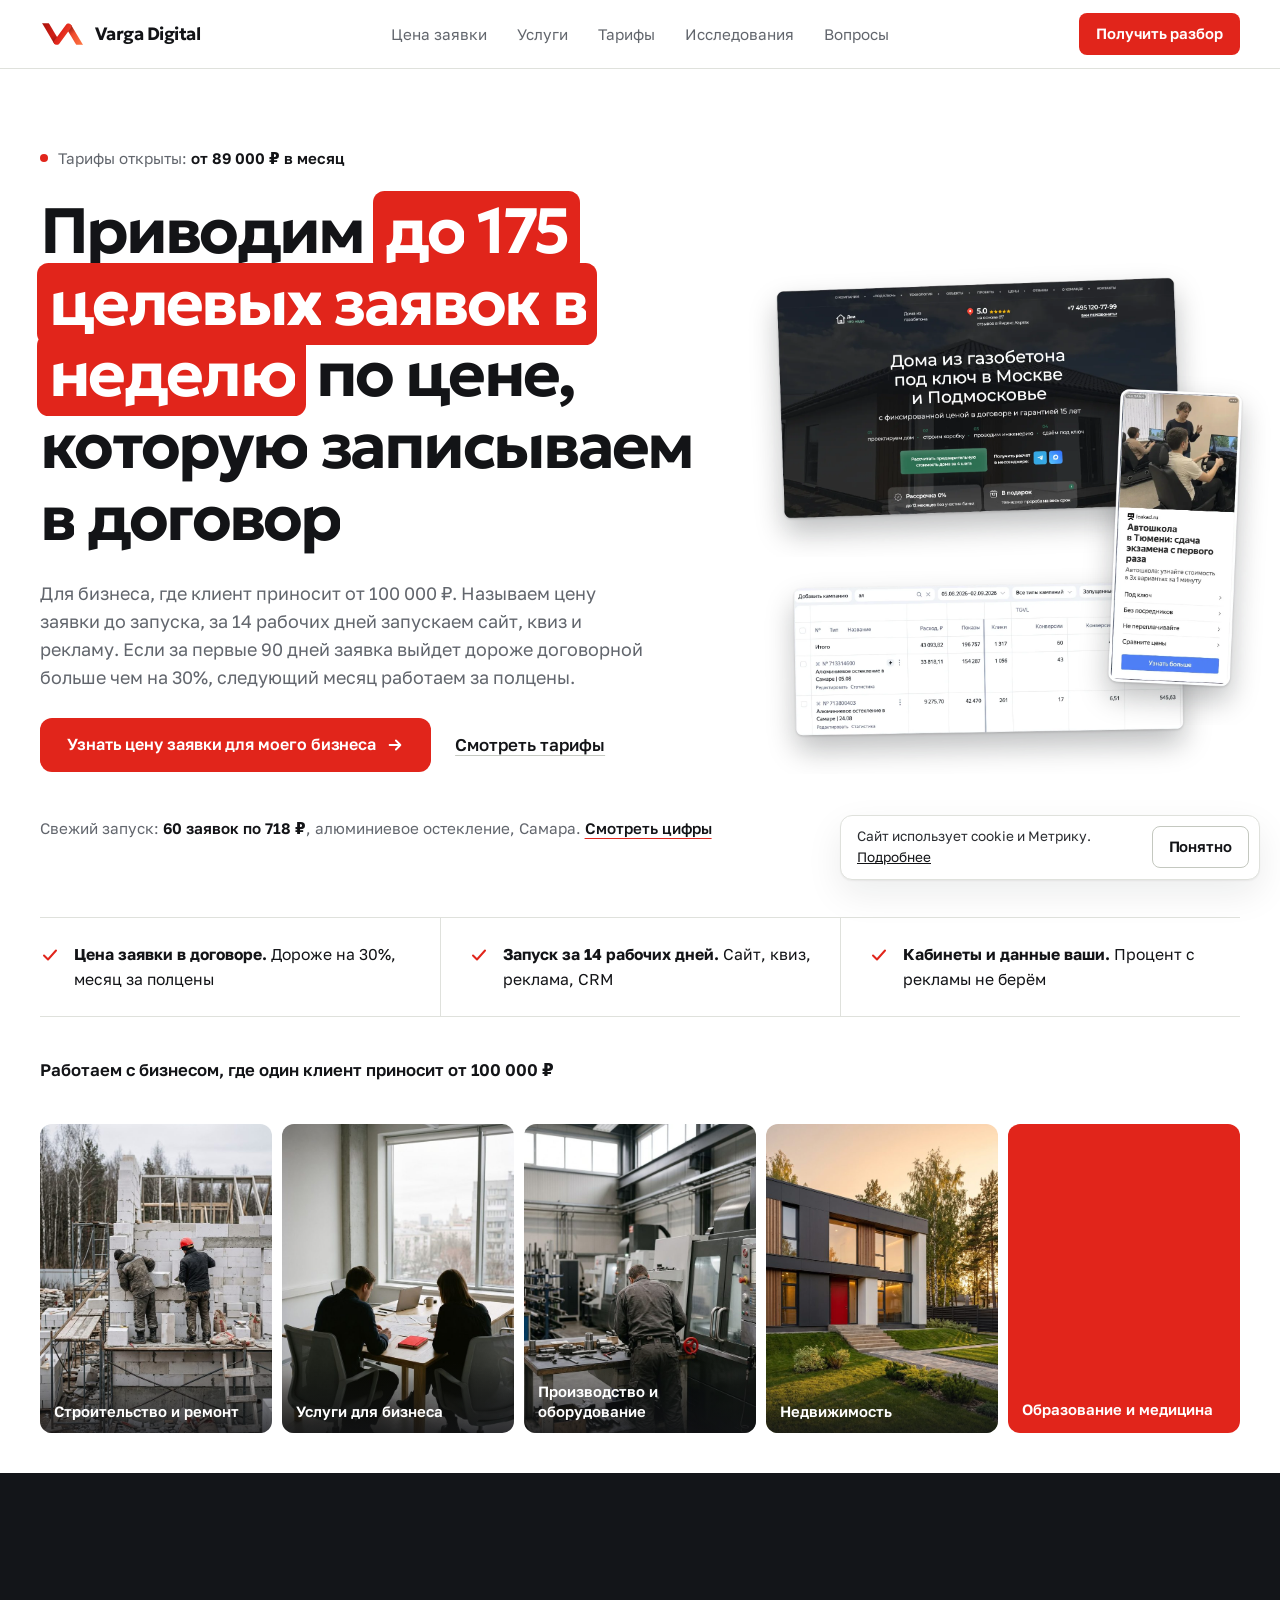
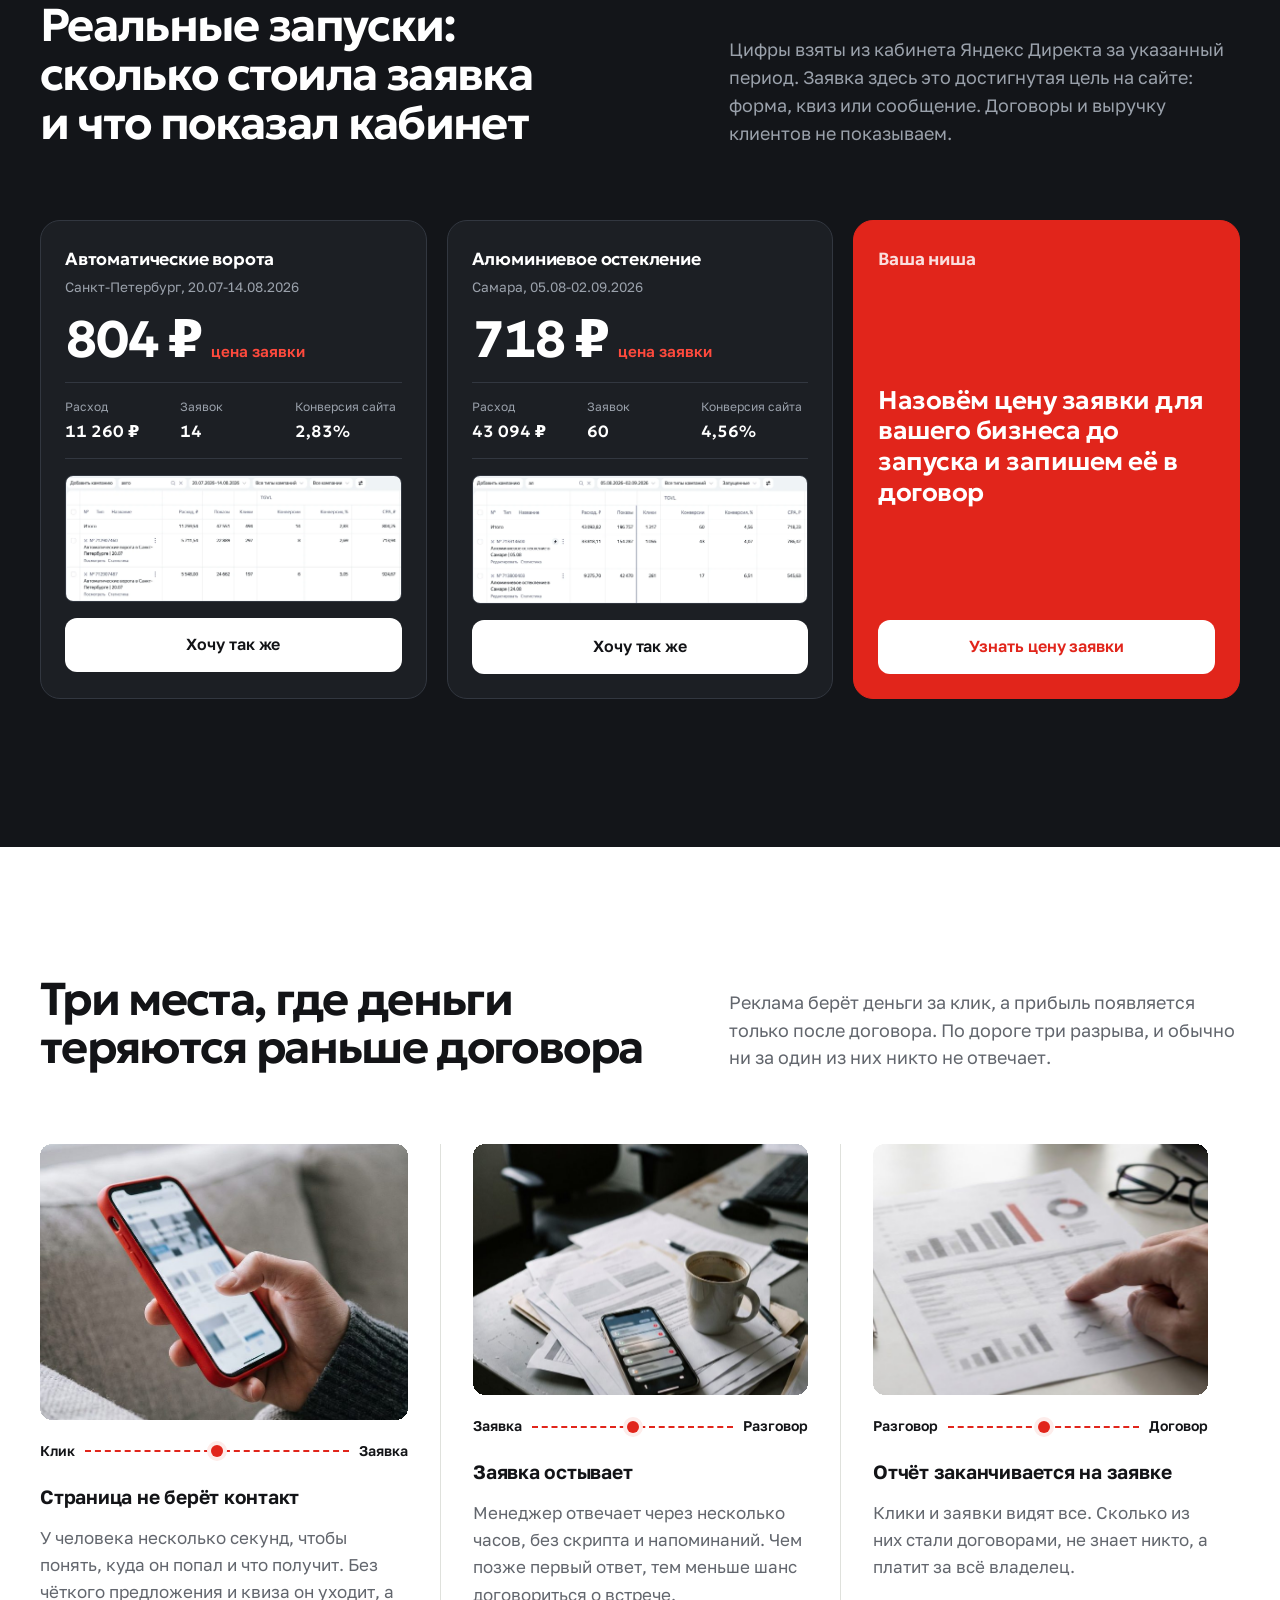
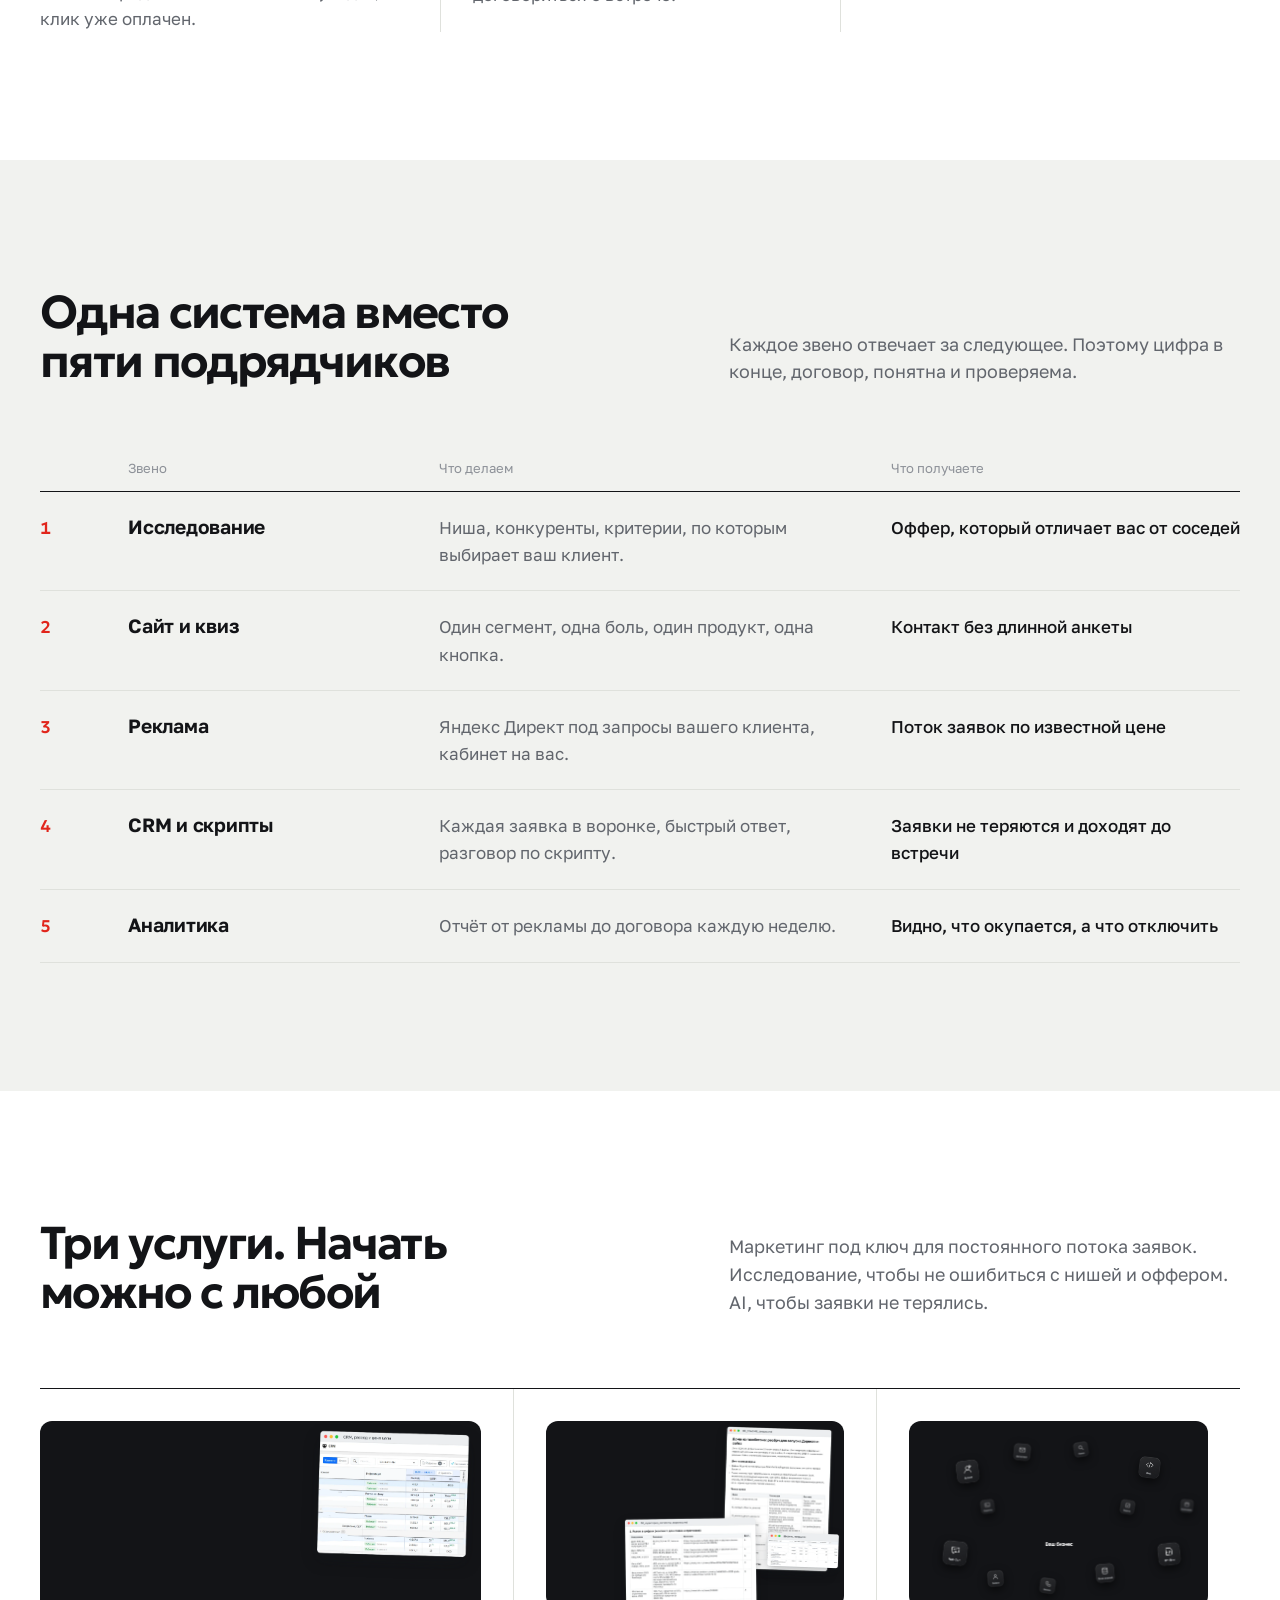
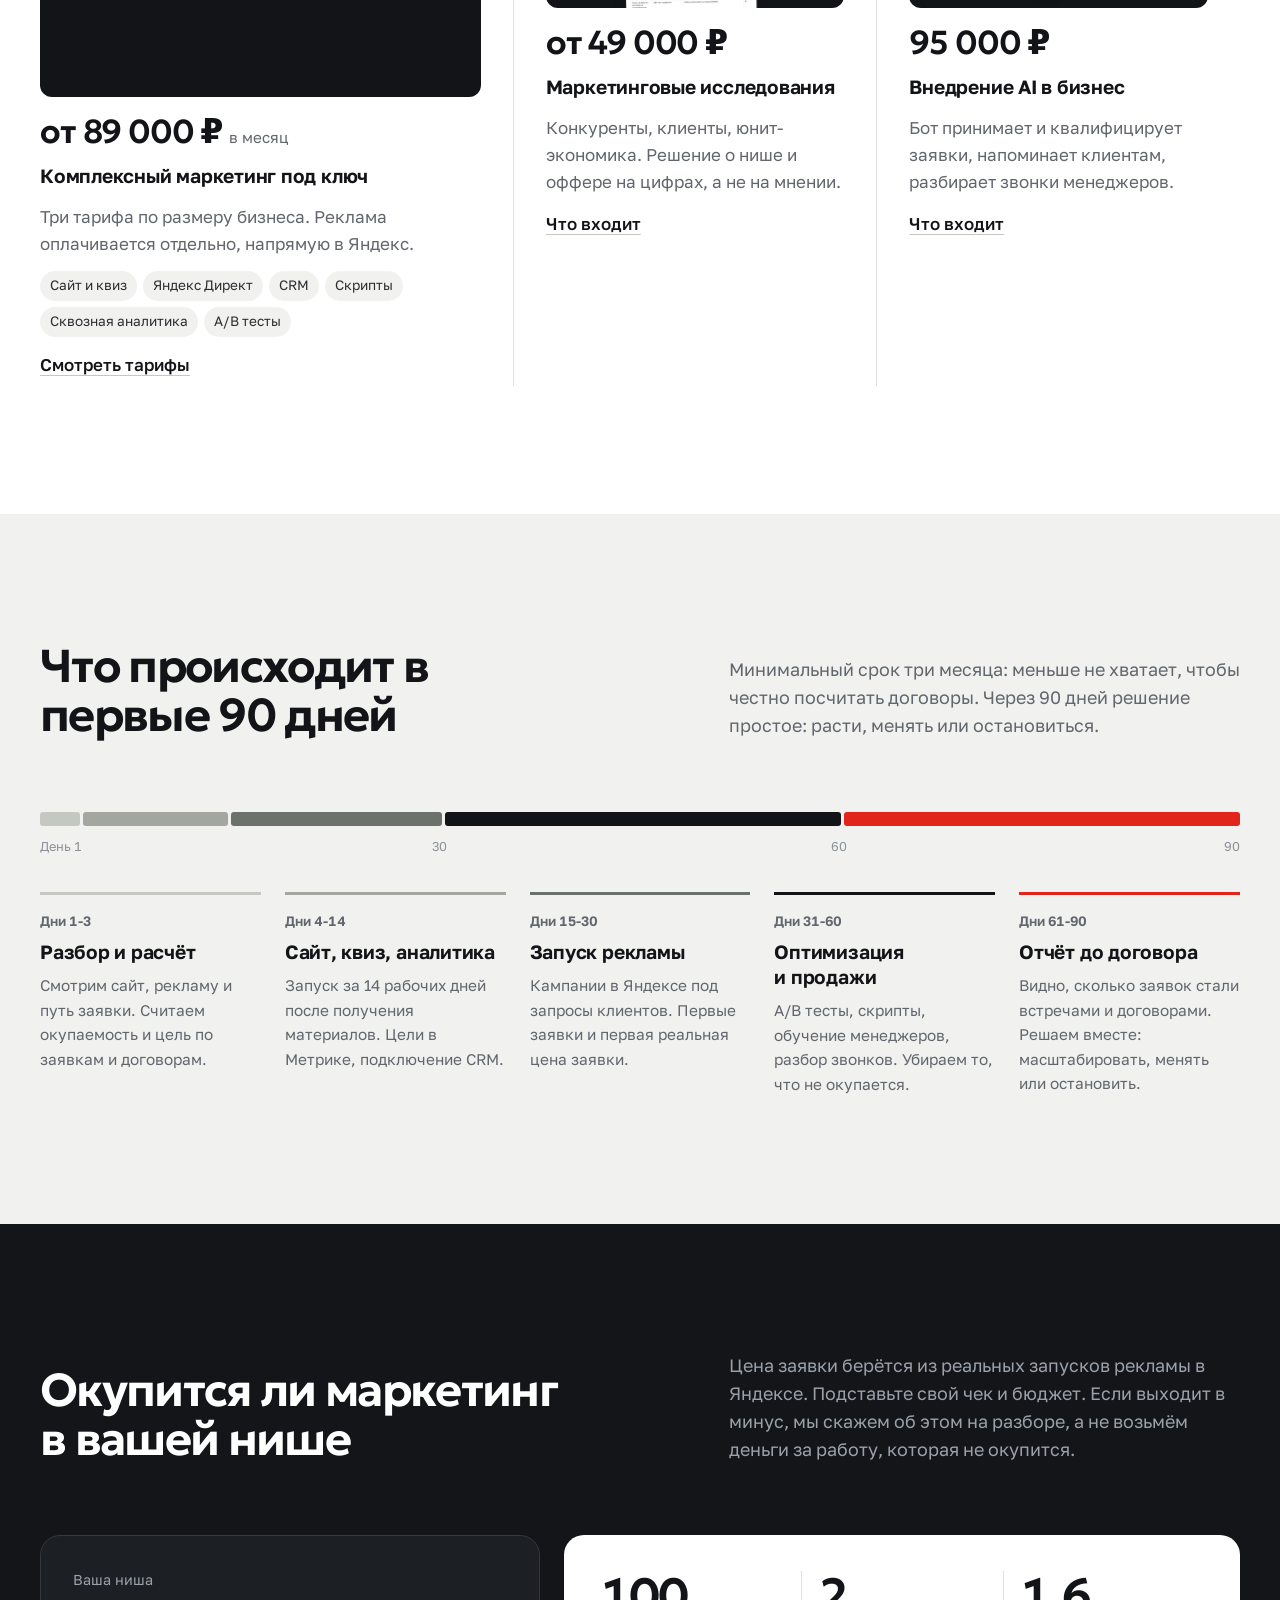
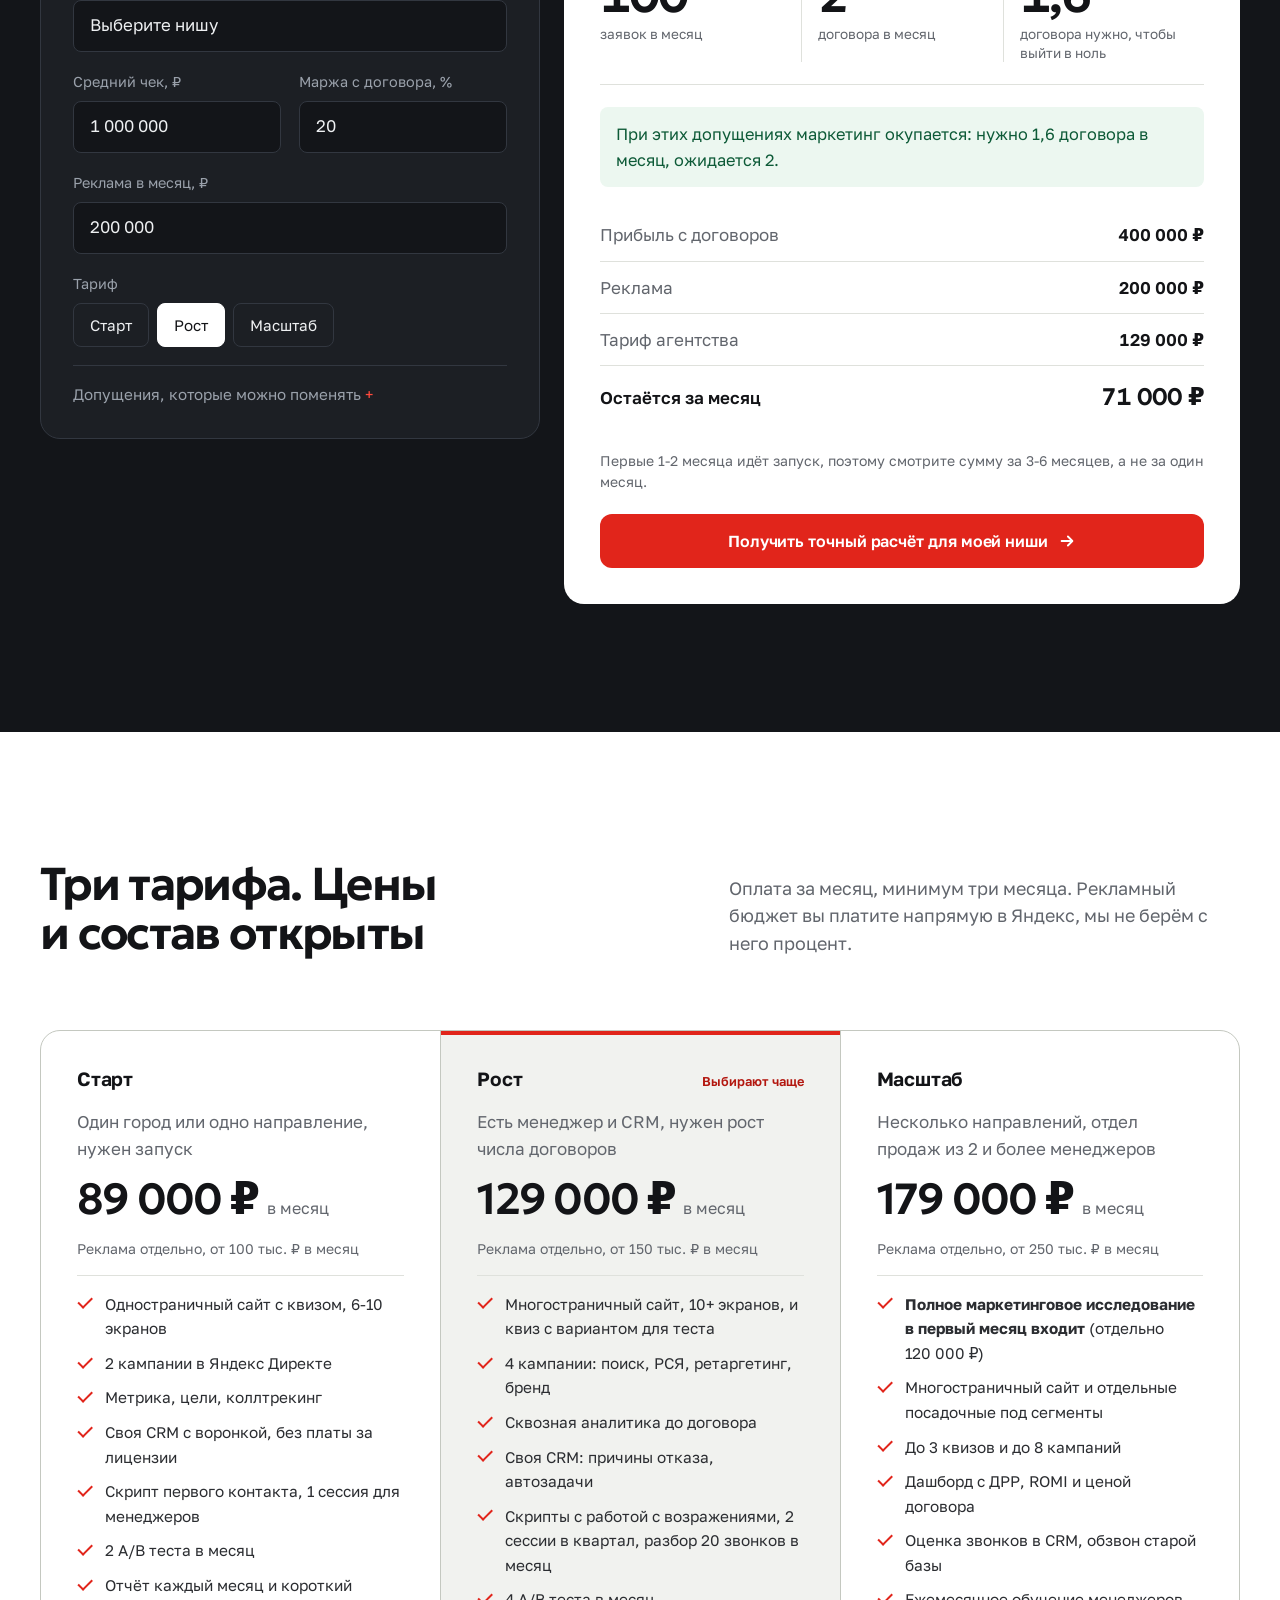
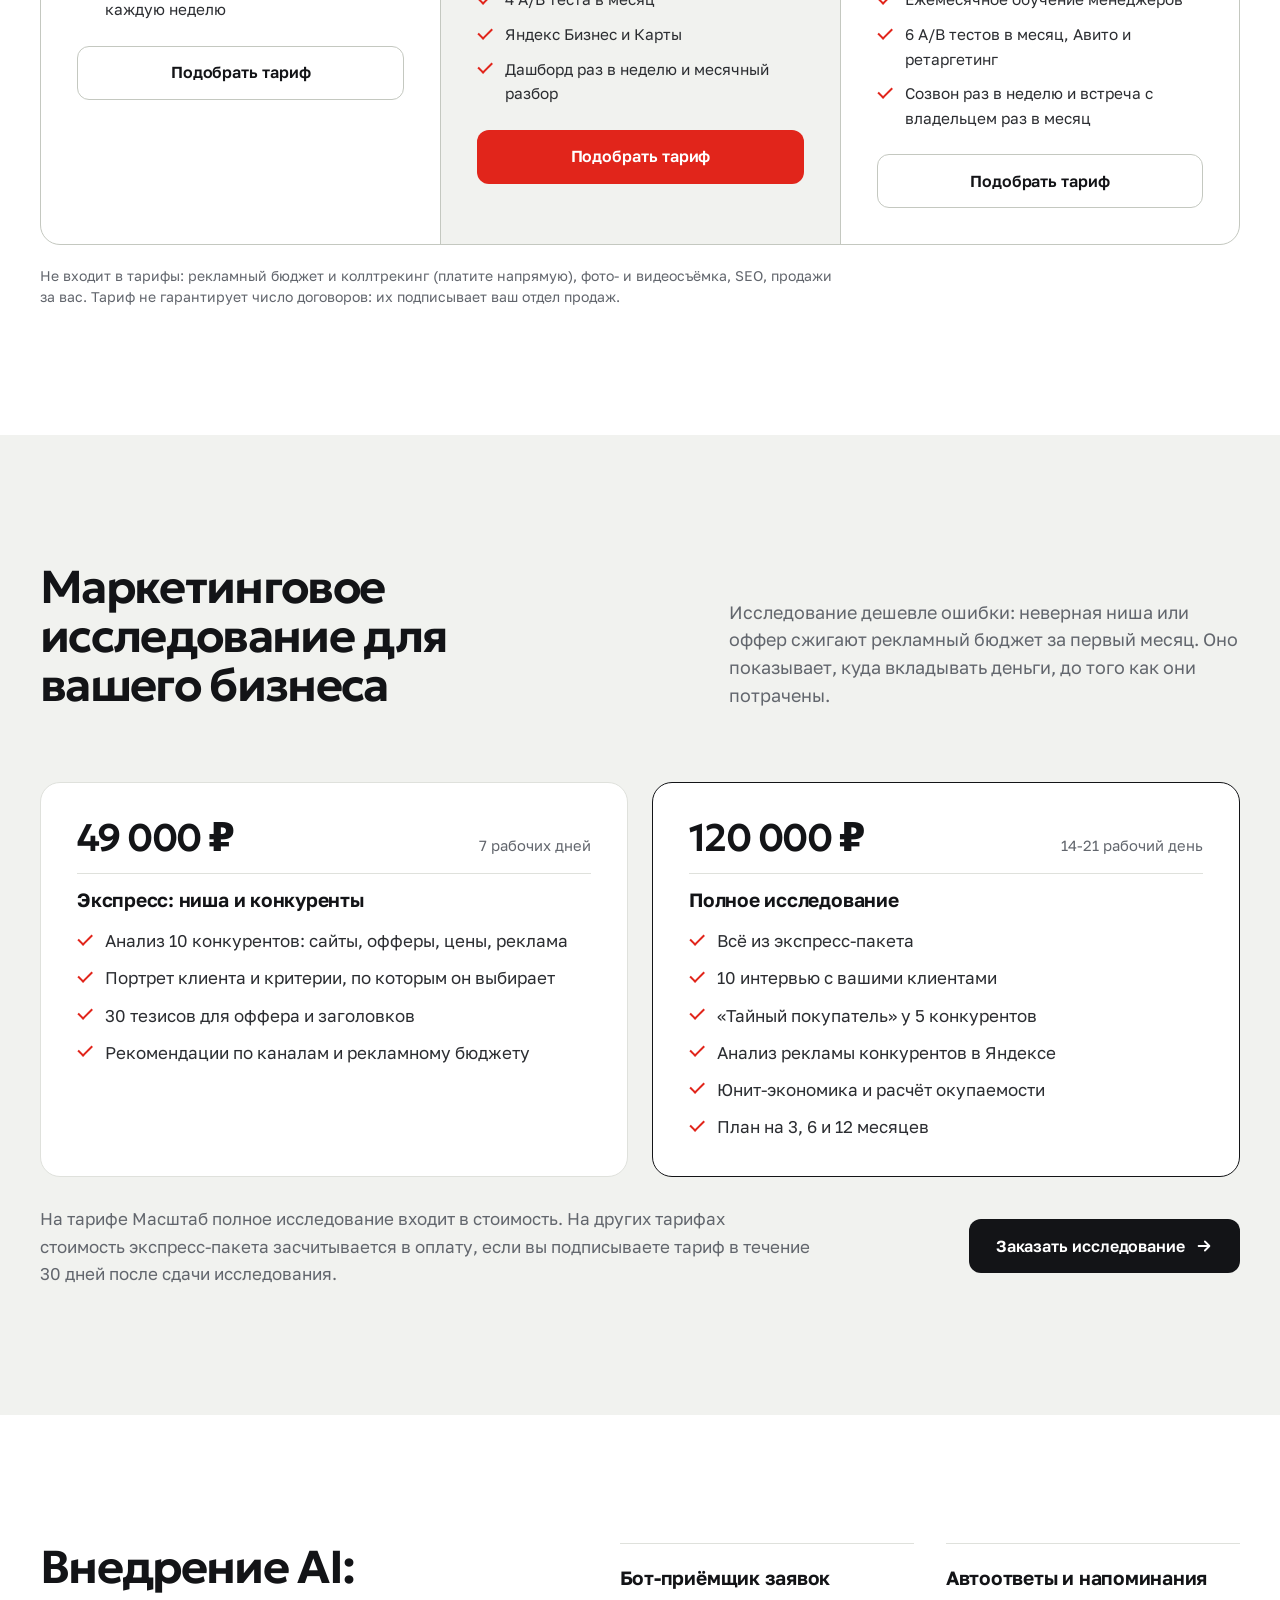
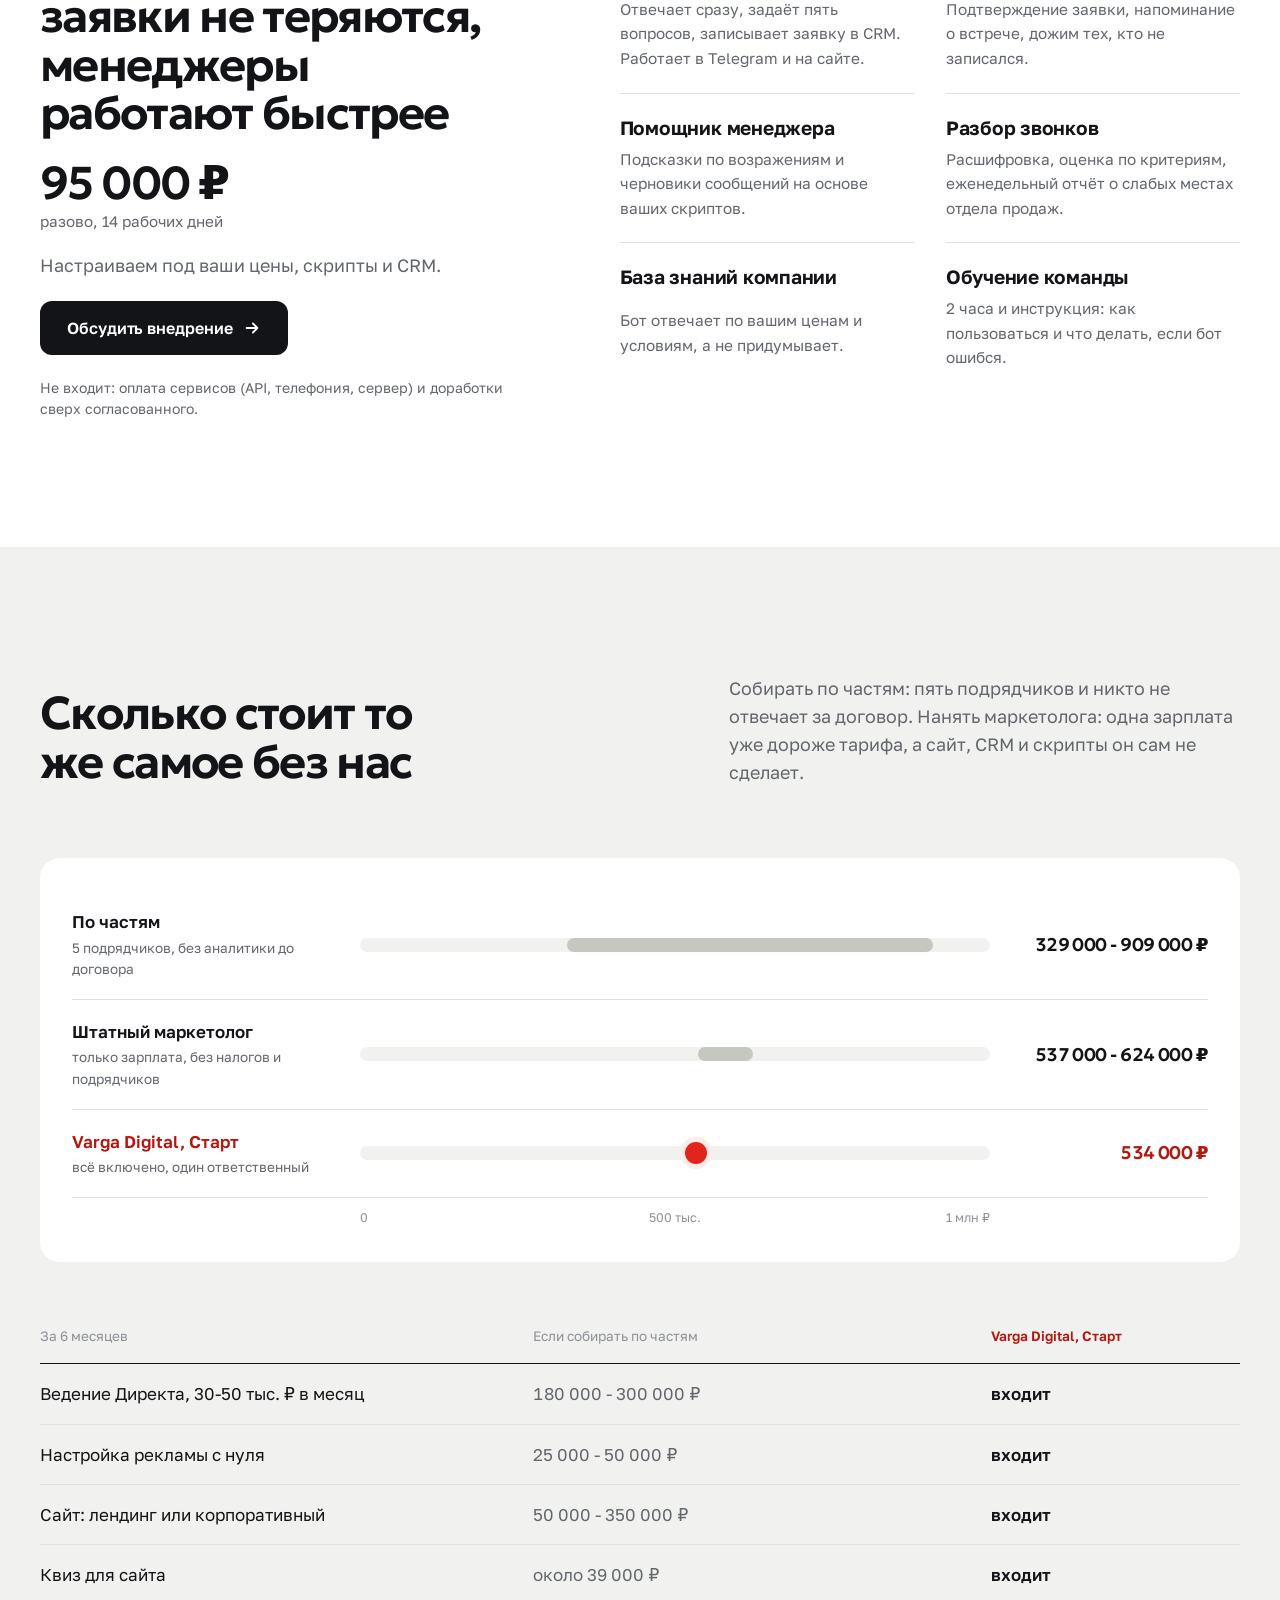
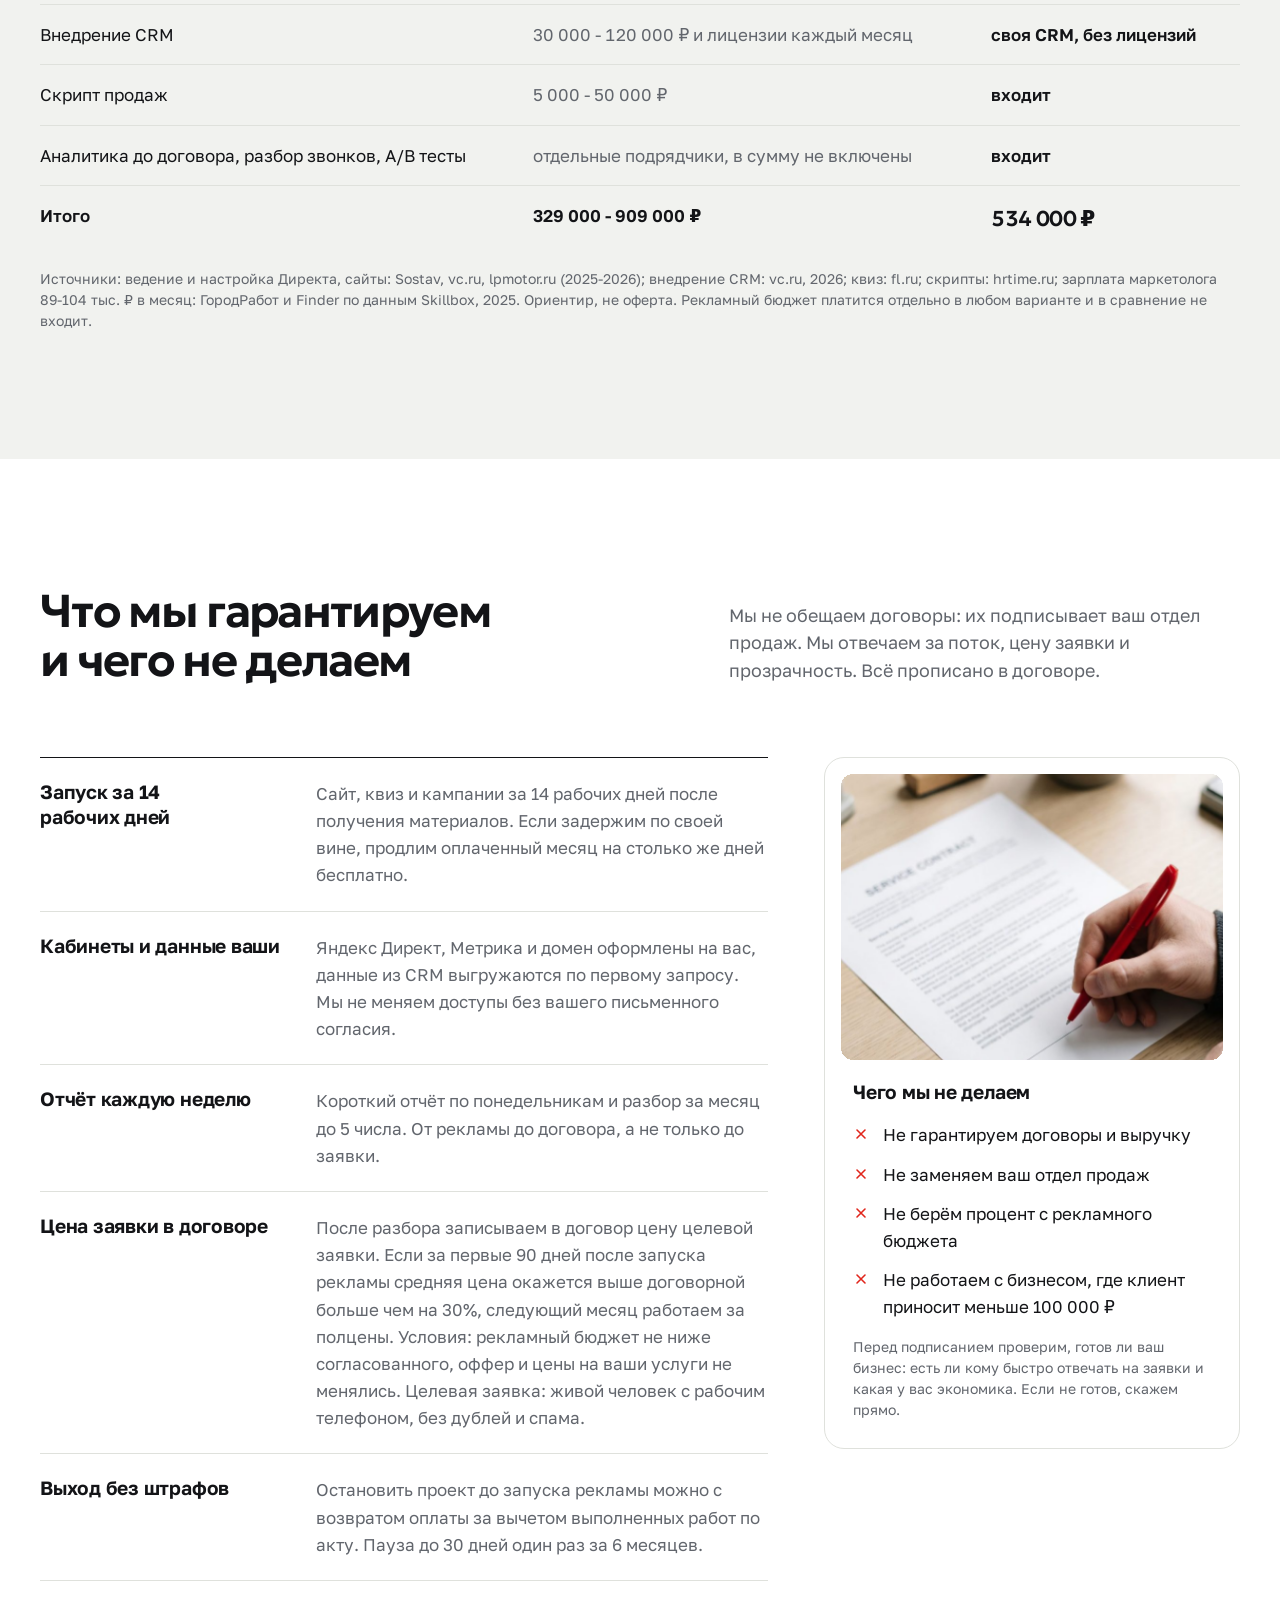
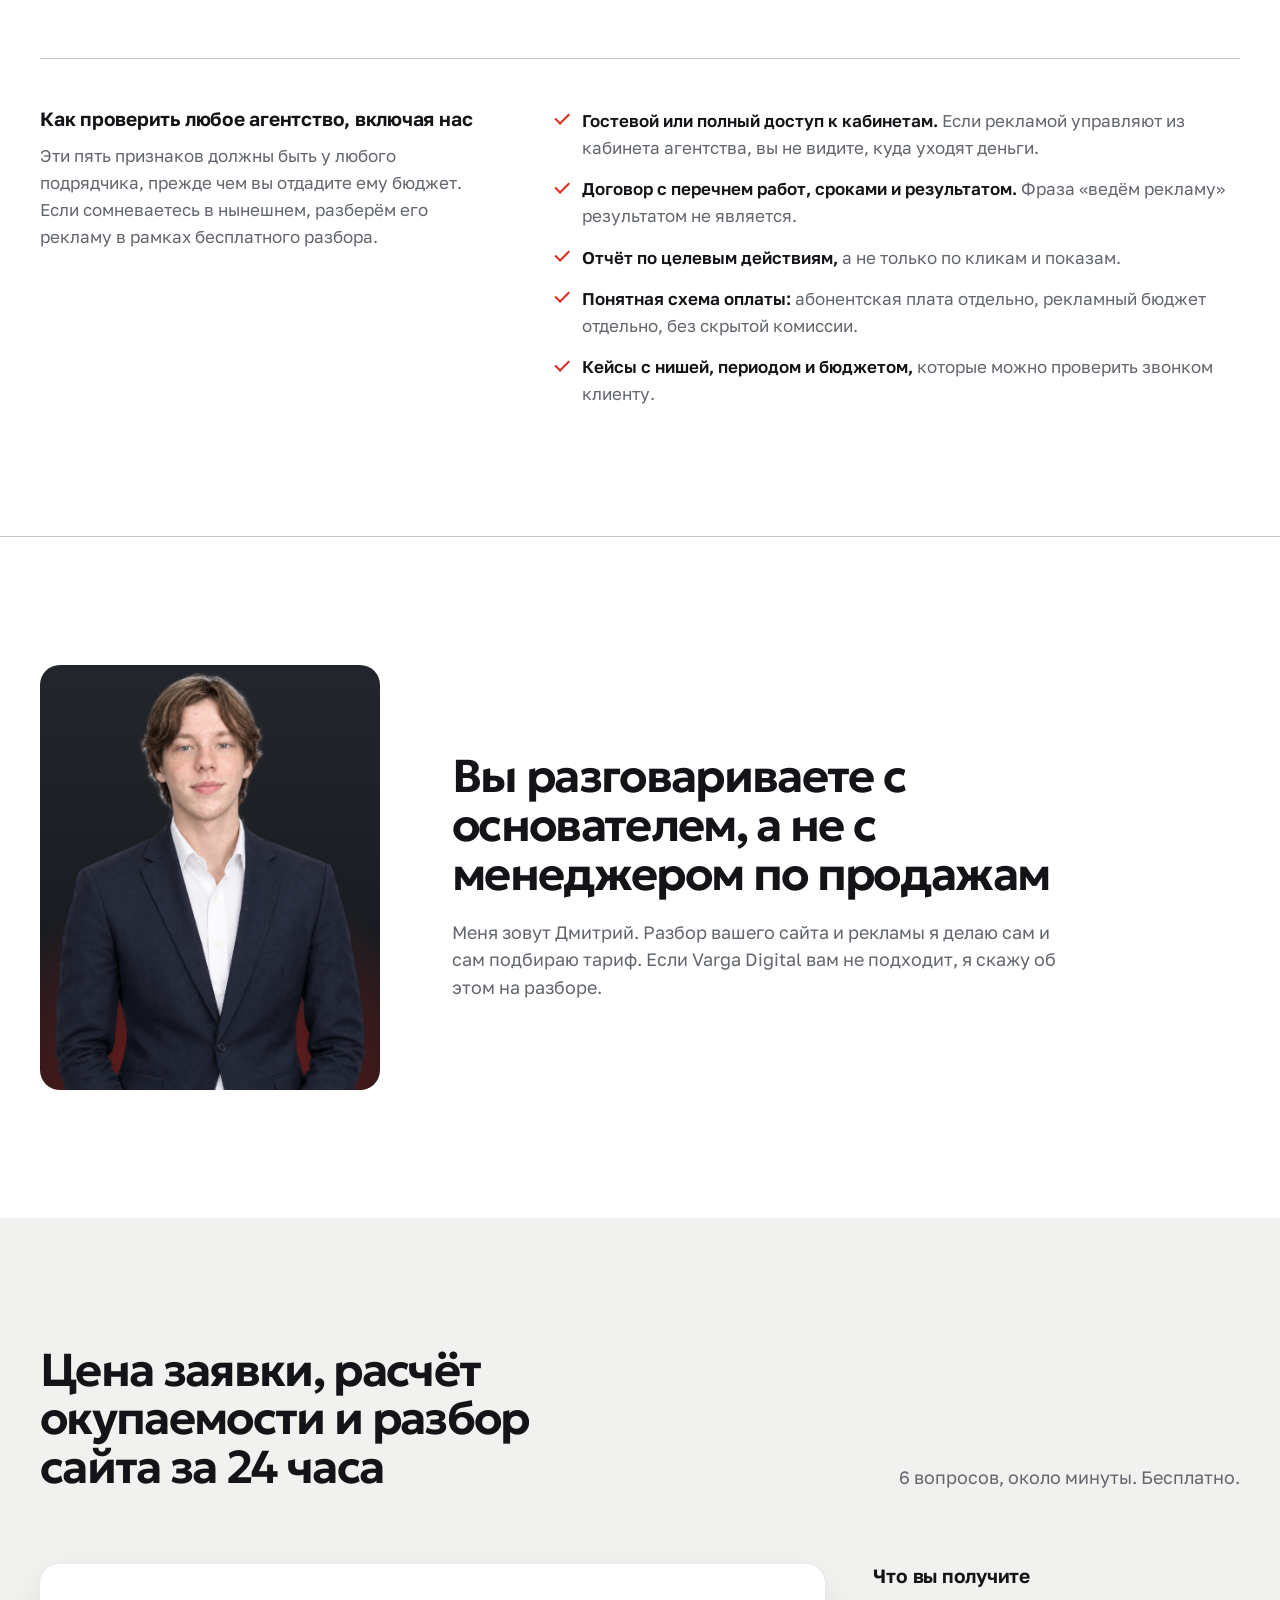
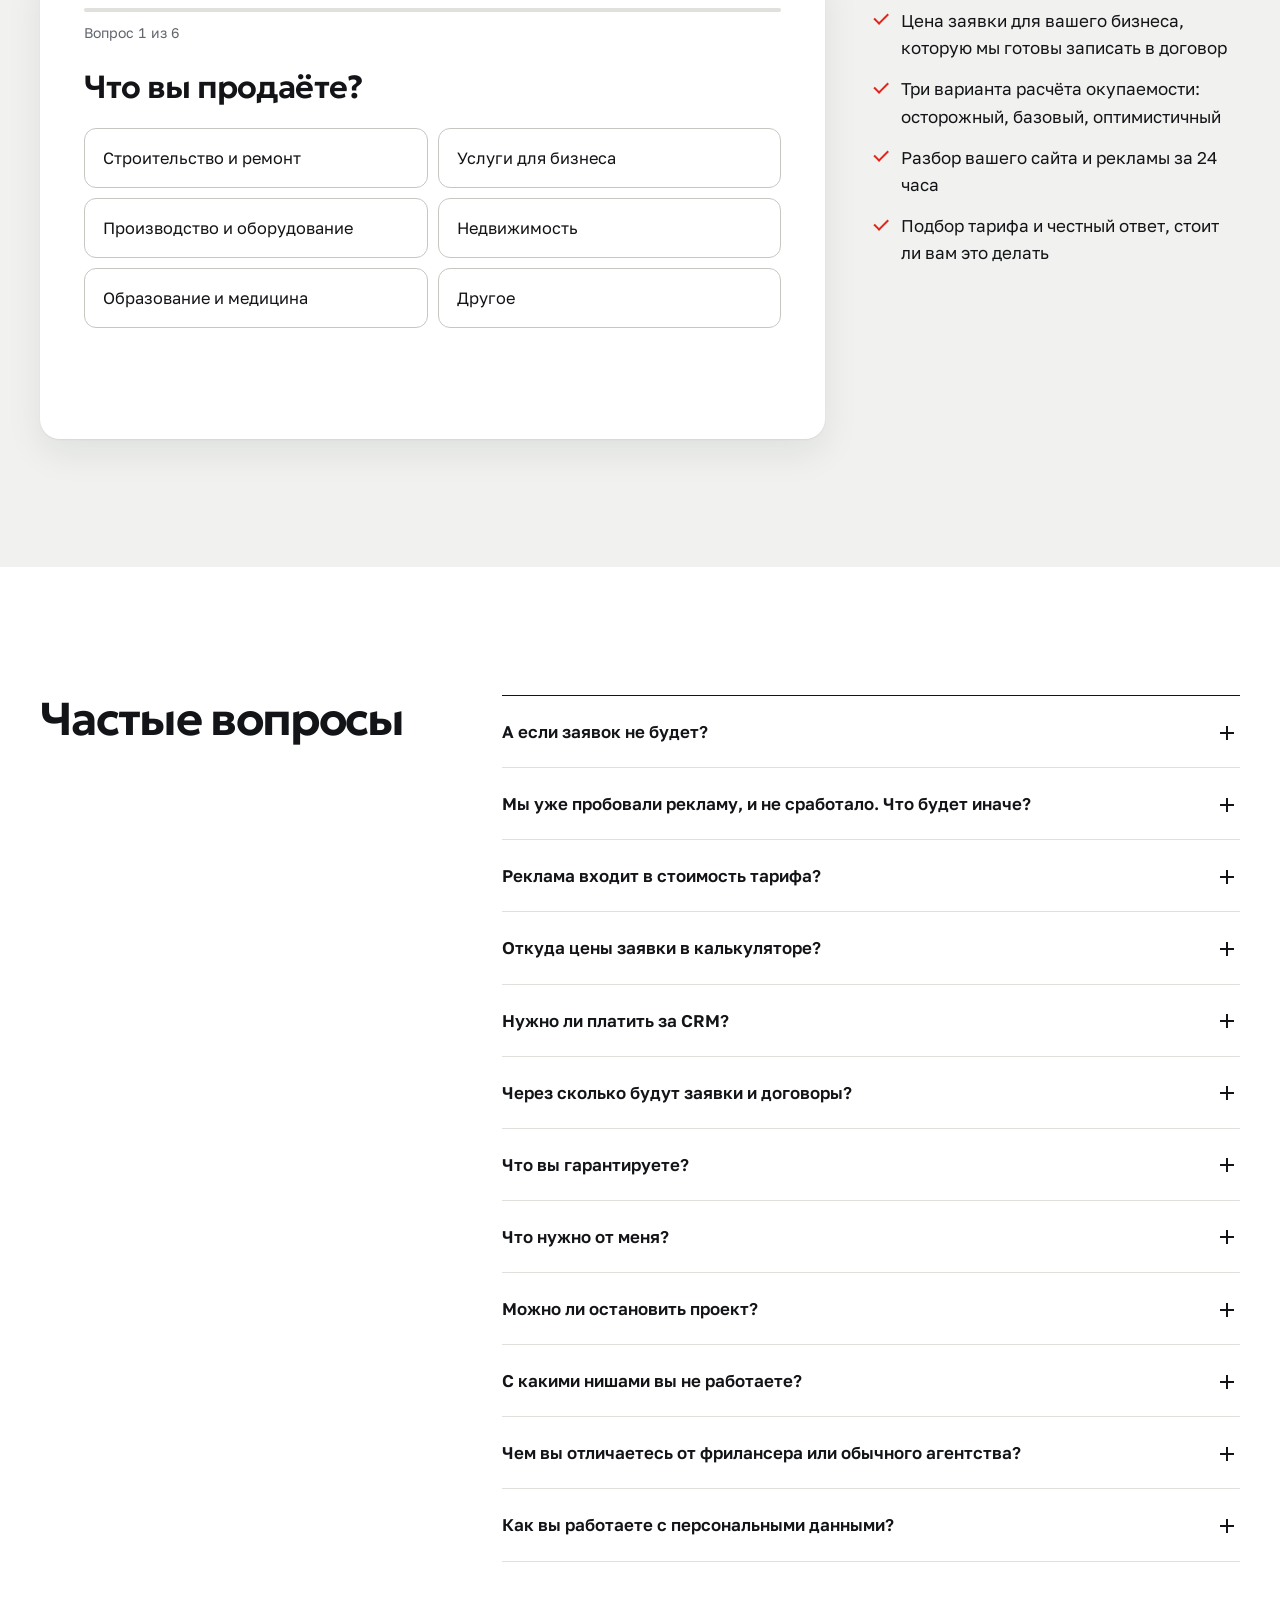
==== commit f40a084c: "Update landing: live version with webhook config" ====
--- a/index.html
+++ b/index.html
@@ -62,6 +62,7 @@
               <a class="btn btn--primary" href="#quiz" data-goal="cta_hero">Узнать цену заявки для моего бизнеса <svg class="arr" aria-hidden="true"><use href="#i-arrow"/></svg></a>
               <a class="link" href="#pricing" data-goal="cta_hero_pricing">Смотреть тарифы</a>
             </div>
+            <p class="hero__proof" id="heroProof" hidden></p>
           </div>
 
           <div class="fly fly--hero" data-fly="hero" role="img" aria-label="Реальный сайт клиента, объявление в Яндексе и отчёт Директа с ценой конверсии"></div>
@@ -86,6 +87,18 @@
           <li class="tile" data-photo="niche-realty" data-photo-group="who" data-alt="Современный жилой дом"><span class="tile__label">Недвижимость</span></li>
           <li class="tile" data-photo="niche-med" data-photo-group="who" data-alt="Светлый кабинет клиники"><span class="tile__label">Образование и медицина</span></li>
         </ul>
+      </div>
+    </section>
+
+    <!-- 2b. Кейсы -->
+    <section class="section cases-sec" id="cases" hidden>
+      <div class="wrap">
+        <div class="head">
+          <h2 class="h2">Реальные запуски: сколько стоила заявка и что показал кабинет</h2>
+          <p class="lead">Цифры взяты из кабинета Яндекс Директа за указанный период. Заявка здесь это достигнутая цель на сайте: форма, квиз или сообщение. Договоры и выручку клиентов не показываем.</p>
+        </div>
+        <ul class="cases" id="casesList"></ul>
+        <ul class="reviews" id="reviewsList"></ul>
       </div>
     </section>
 
@@ -470,14 +483,6 @@
     </section>
 
     <!-- 13. Кейсы и отзывы: появляются, когда владелец добавит реальные данные в js/config.js -->
-    <section class="section" id="cases" hidden>
-      <div class="wrap">
-        <div class="head"><h2 class="h2">Результаты клиентов</h2></div>
-        <ul class="cases" id="casesList"></ul>
-        <ul class="reviews" id="reviewsList"></ul>
-      </div>
-    </section>
-
     <!-- 14. Основатель -->
     <section class="section section--joined" id="founder">
       <div class="wrap founder">
@@ -527,6 +532,8 @@
       <div class="wrap faq">
         <h2 class="h2">Частые вопросы</h2>
         <div class="faq__list">
+          <details><summary>А если заявок не будет?</summary><p>Цену заявки мы называем до запуска и записываем в договор. Если за первые 90 дней средняя цена выйдет дороже договорной больше чем на 30%, следующий месяц работаем за полцены. Если на разборе увидим, что в вашей нише реклама не окупится, так и скажем.</p></details>
+          <details><summary>Мы уже пробовали рекламу, и не сработало. Что будет иначе?</summary><p>Чаще всего реклама не работает не из-за кликов, а из-за страницы и обработки заявок. Мы начинаем с разбора пути клиента: сайт, квиз, скорость ответа менеджера, учёт в CRM. Только после этого запускаем рекламу и каждую неделю показываем цифры от клика до договора.</p></details>
           <details><summary>Реклама входит в стоимость тарифа?</summary><p>Нет. Рекламный бюджет вы платите напрямую в Яндекс из своего кабинета, мы не берём с него процент. Рекомендуем от 100 тыс. ₽ в месяц на тарифе Старт, от 150 тыс. на Росте и от 250 тыс. на Масштабе.</p></details>
           <details><summary>Откуда цены заявки в калькуляторе?</summary><p>Это ориентиры по реальным запускам рекламы в Яндекс Директе в этих нишах, с НДС. В вашем городе и с вашим оффером цена будет другой, поэтому точную цифру мы называем после разбора и записываем в договор.</p></details>
           <details><summary>Нужно ли платить за CRM?</summary><p>Нет. CRM у нас своя: воронка, задачи, причины отказа и отчёт до договора входят в тариф без платы за лицензии.</p></details>
--- a/css/layout.css
+++ b/css/layout.css
@@ -82,3 +82,8 @@
 /* Акцент в заголовке: красная плашка за ключевой фразой */
 .mark { color: #fff; background-color: transparent; background-image: linear-gradient(var(--red), var(--red)); background-repeat: no-repeat; background-size: 100% 100%; padding: 0 .18em .03em; margin: 0 -.04em; border-radius: .18em; -webkit-box-decoration-break: clone; box-decoration-break: clone; }
 .hero .h1 { line-height: 1.12; }
+
+/* Доказательство под кнопкой первого экрана */
+.hero__proof { margin-top: 18px; font-size: .95rem; color: var(--muted); }
+.hero__proof strong { color: var(--ink); font-weight: 600; }
+.hero__proof a { color: var(--ink); text-decoration: underline; text-decoration-color: var(--red); text-underline-offset: 4px; font-weight: 550; }
--- a/css/sections.css
+++ b/css/sections.css
@@ -144,9 +144,9 @@
 
 /* Основатель */
 .founder { display: grid; gap: 32px; align-items: center; }
-@media (min-width: 900px) { .founder { grid-template-columns: 280px 1fr; gap: 64px; } }
-.founder__ph { width: 100%; max-width: 280px; aspect-ratio: 1; border-radius: var(--r-l); overflow: hidden; display: grid; place-items: center; background: var(--ink); color: #fff; font-family: var(--display); font-size: 7rem; font-weight: 600; letter-spacing: -0.05em; }
-.founder__ph img { width: 100%; height: 100%; object-fit: cover; }
+@media (min-width: 900px) { .founder { grid-template-columns: 340px 1fr; gap: 72px; } }
+.founder__ph { position: relative; width: 100%; max-width: 340px; aspect-ratio: 4 / 5; border-radius: var(--r-l); overflow: hidden; display: grid; place-items: center; background: radial-gradient(120% 80% at 50% 100%, rgba(225, 37, 27, .55), transparent 62%), linear-gradient(180deg, #23262c, #131519); color: #fff; font-family: var(--display); font-size: 7rem; font-weight: 600; letter-spacing: -0.05em; }
+.founder__ph img { position: absolute; left: 0; bottom: 0; width: 100%; height: 100%; object-fit: contain; object-position: 50% 100%; }
 .founder__text { display: grid; gap: 20px; justify-items: start; }
 .founder__text .h2 { max-width: 22ch; }
 .founder__links { display: flex; flex-wrap: wrap; gap: 10px; }
@@ -168,7 +168,7 @@
 /* Секция, которая идёт сразу за белой секцией: отделяем линией, а не фоном */
 .section--joined { padding-top: 0; }
 .section--joined > .wrap { border-top: 1px solid var(--line-strong); padding-top: var(--section); }
-@media (max-width: 899px) { .founder__ph { max-width: 120px; font-size: 3.4rem; border-radius: var(--r-m); } }
+@media (max-width: 899px) { .founder__ph { max-width: 260px; font-size: 3.4rem; border-radius: var(--r-m); } }
 
 /* Сравнение затрат: диапазоны на одной шкале */
 .vs { display: grid; gap: 0; margin-bottom: 48px; padding: clamp(20px, 3vw, 32px); border-radius: var(--r-l); background: var(--bg); }
@@ -202,3 +202,29 @@
 .ai__photo { width: 100%; max-width: 360px; margin-top: 8px; }
 .gx__not .photo { margin: -12px -12px 4px; border-radius: var(--r-m); }
 .final.has-photo { background-size: cover; background-position: center; }
+
+/* Кейсы: лента карточек с цифрами из кабинета */
+.cases-sec { background: var(--dark); color: var(--dark-text); }
+.cases-sec .h2 { color: #fff; }
+.cases-sec .lead { color: var(--dark-muted); }
+.cases { display: grid; grid-auto-flow: column; grid-auto-columns: min(86%, 380px); gap: 16px; overflow-x: auto; scroll-snap-type: x mandatory; padding-bottom: 14px; margin: 0 calc(var(--gutter) * -1); padding-left: var(--gutter); padding-right: var(--gutter); scrollbar-width: thin; scrollbar-color: var(--dark-line) transparent; }
+@media (min-width: 900px) { .cases { grid-auto-flow: row; grid-template-columns: repeat(3, 1fr); grid-auto-columns: auto; overflow: visible; margin: 0; padding: 0; gap: 20px; } }
+.case { scroll-snap-align: start; display: grid; gap: 16px; align-content: start; padding: 24px; border-radius: var(--r-l); background: var(--dark-2); border: 1px solid var(--dark-line); color: var(--dark-text); }
+.case__top { display: grid; gap: 4px; }
+.case__niche { font-family: var(--display); font-size: 1.1rem; font-weight: 600; color: #fff; letter-spacing: -0.01em; }
+.case__meta { font-size: .85rem; color: var(--dark-muted); }
+.case__big { display: flex; align-items: baseline; gap: 10px; flex-wrap: wrap; }
+.case__big strong { font-family: var(--display); font-size: clamp(2.4rem, 4vw, 3.2rem); line-height: 1; font-weight: 700; letter-spacing: -0.04em; color: #fff; font-variant-numeric: tabular-nums; }
+.case__big span { color: var(--red-bright); font-weight: 600; font-size: .95rem; }
+.case__stats { display: grid; grid-template-columns: repeat(3, 1fr); gap: 8px; margin: 0; padding: 14px 0; border-top: 1px solid var(--dark-line); border-bottom: 1px solid var(--dark-line); }
+.case__stats dt { font-size: .75rem; color: var(--dark-muted); }
+.case__stats dd { margin: 2px 0 0; font-family: var(--display); font-weight: 600; font-size: 1.02rem; color: #fff; font-variant-numeric: tabular-nums; }
+.case__shot { display: block; border-radius: var(--r-s); overflow: hidden; border: 1px solid var(--dark-line); background: #fff; }
+.case__shot img { display: block; width: 100%; height: auto; }
+.cases-sec .case .btn--dark { background: #fff; color: var(--ink); }
+.cases-sec .case .btn--dark:hover { background: #e8eaee; }
+.case--cta { background: var(--red); border-color: var(--red); align-content: space-between; }
+.case--cta .case__niche { color: #fff; opacity: .85; }
+.case__ctatitle { font-family: var(--display); font-size: clamp(1.3rem, 2vw, 1.6rem); font-weight: 600; line-height: 1.2; letter-spacing: -0.02em; color: #fff; }
+.case--cta .btn--primary { background: #fff; color: var(--red); }
+.cases-sec .reviews .review { background: var(--dark-2); color: var(--dark-text); }
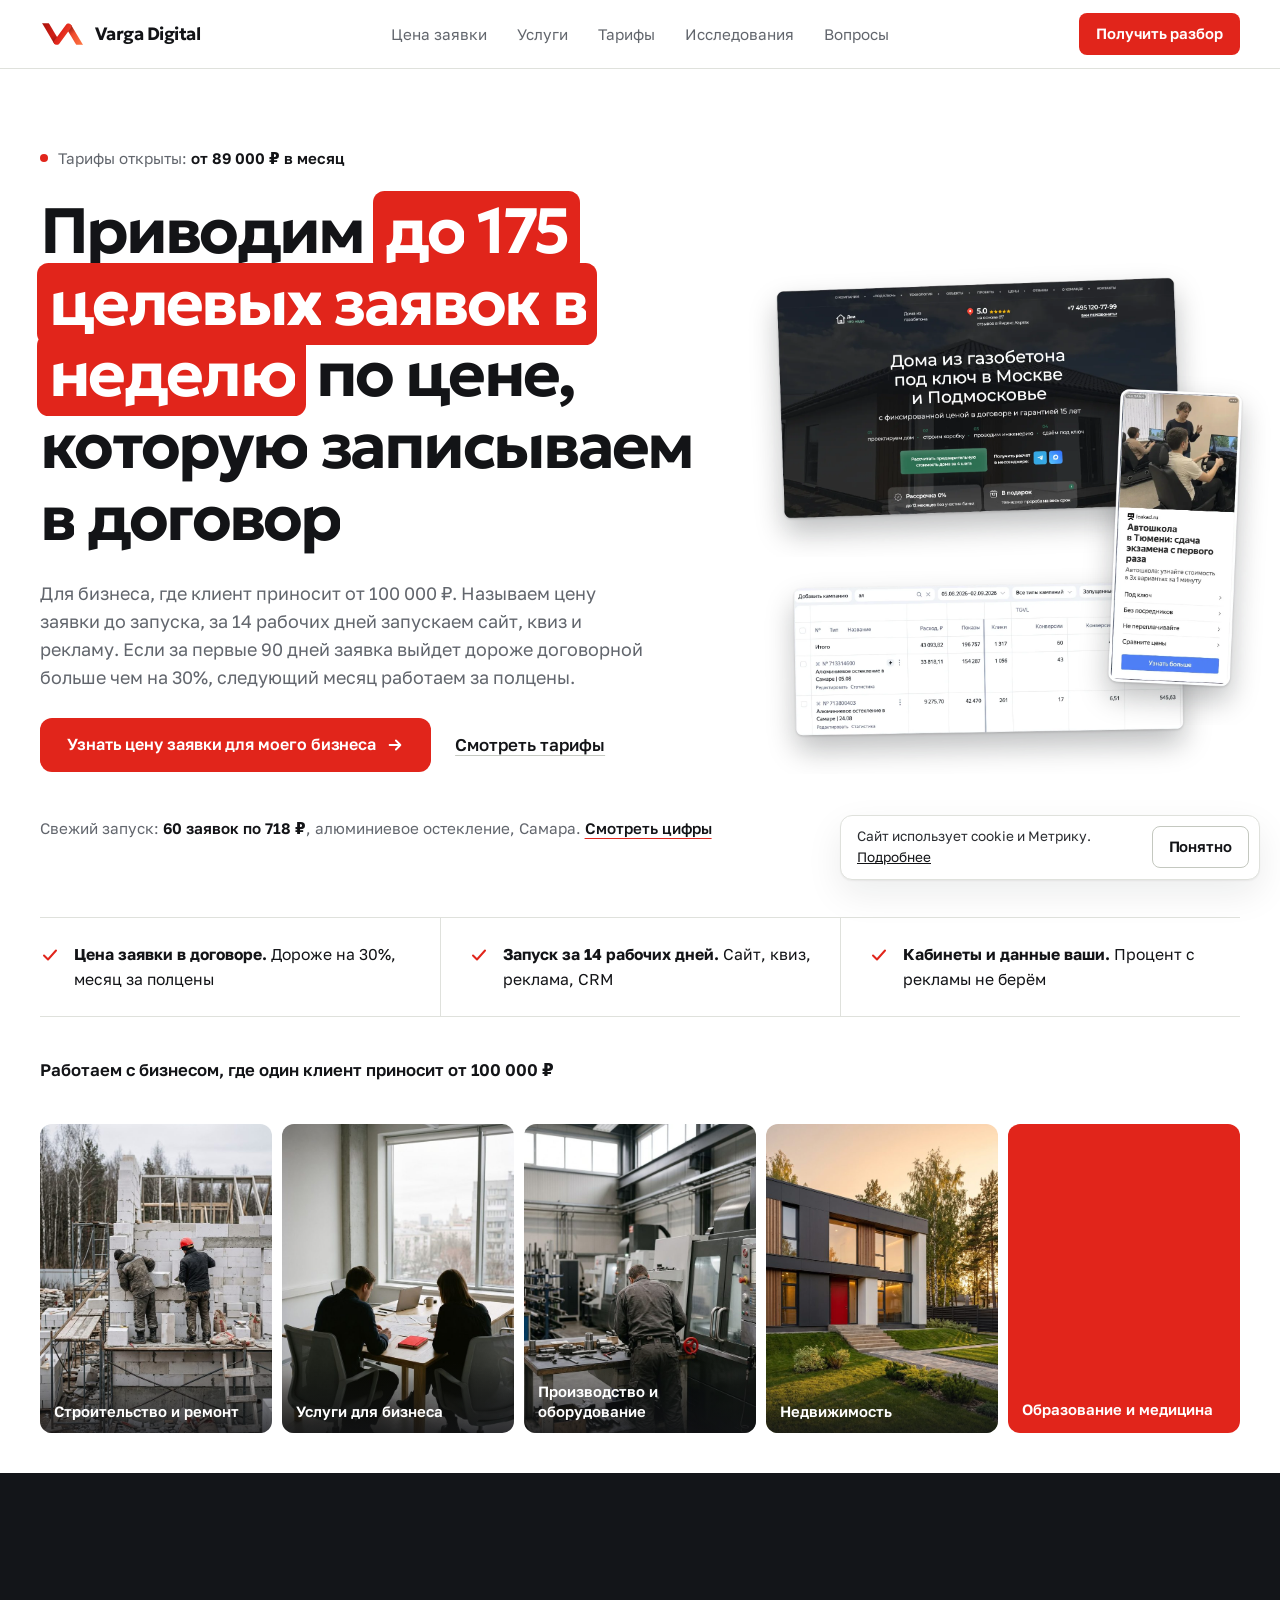
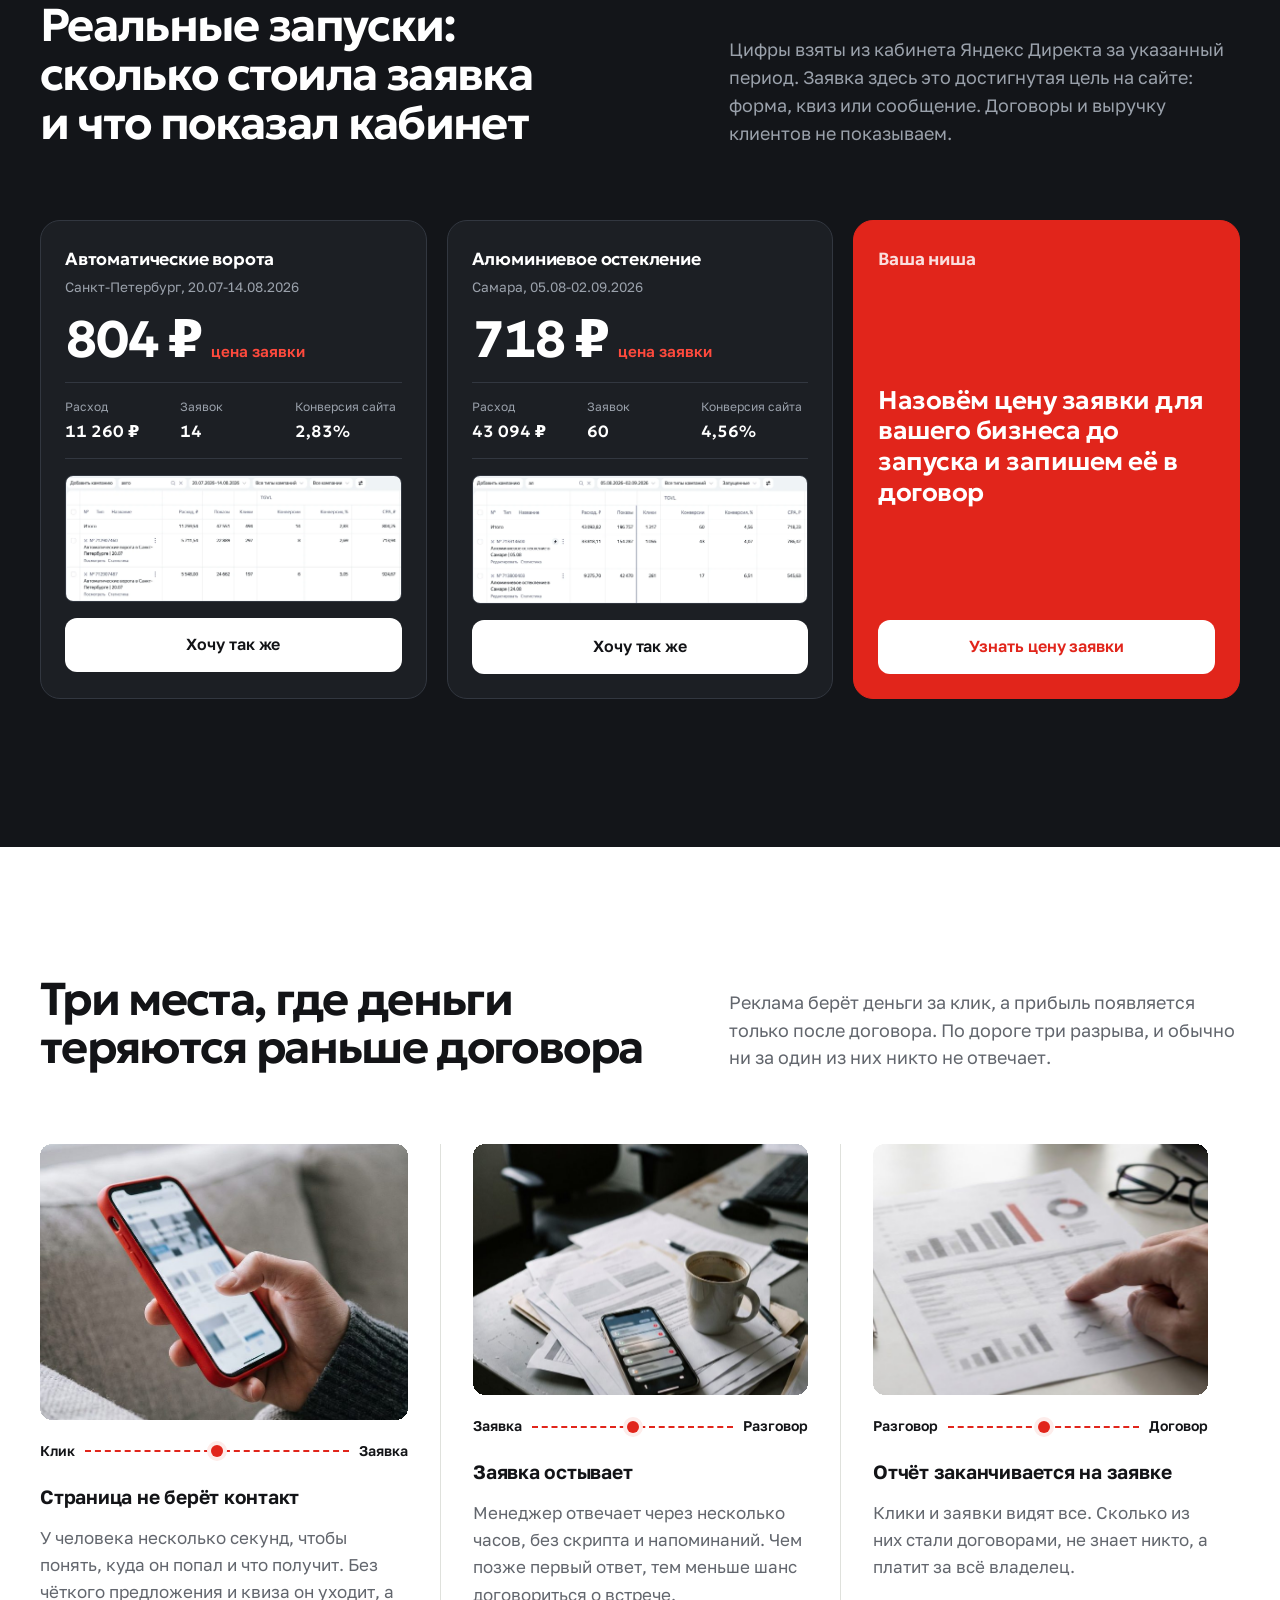
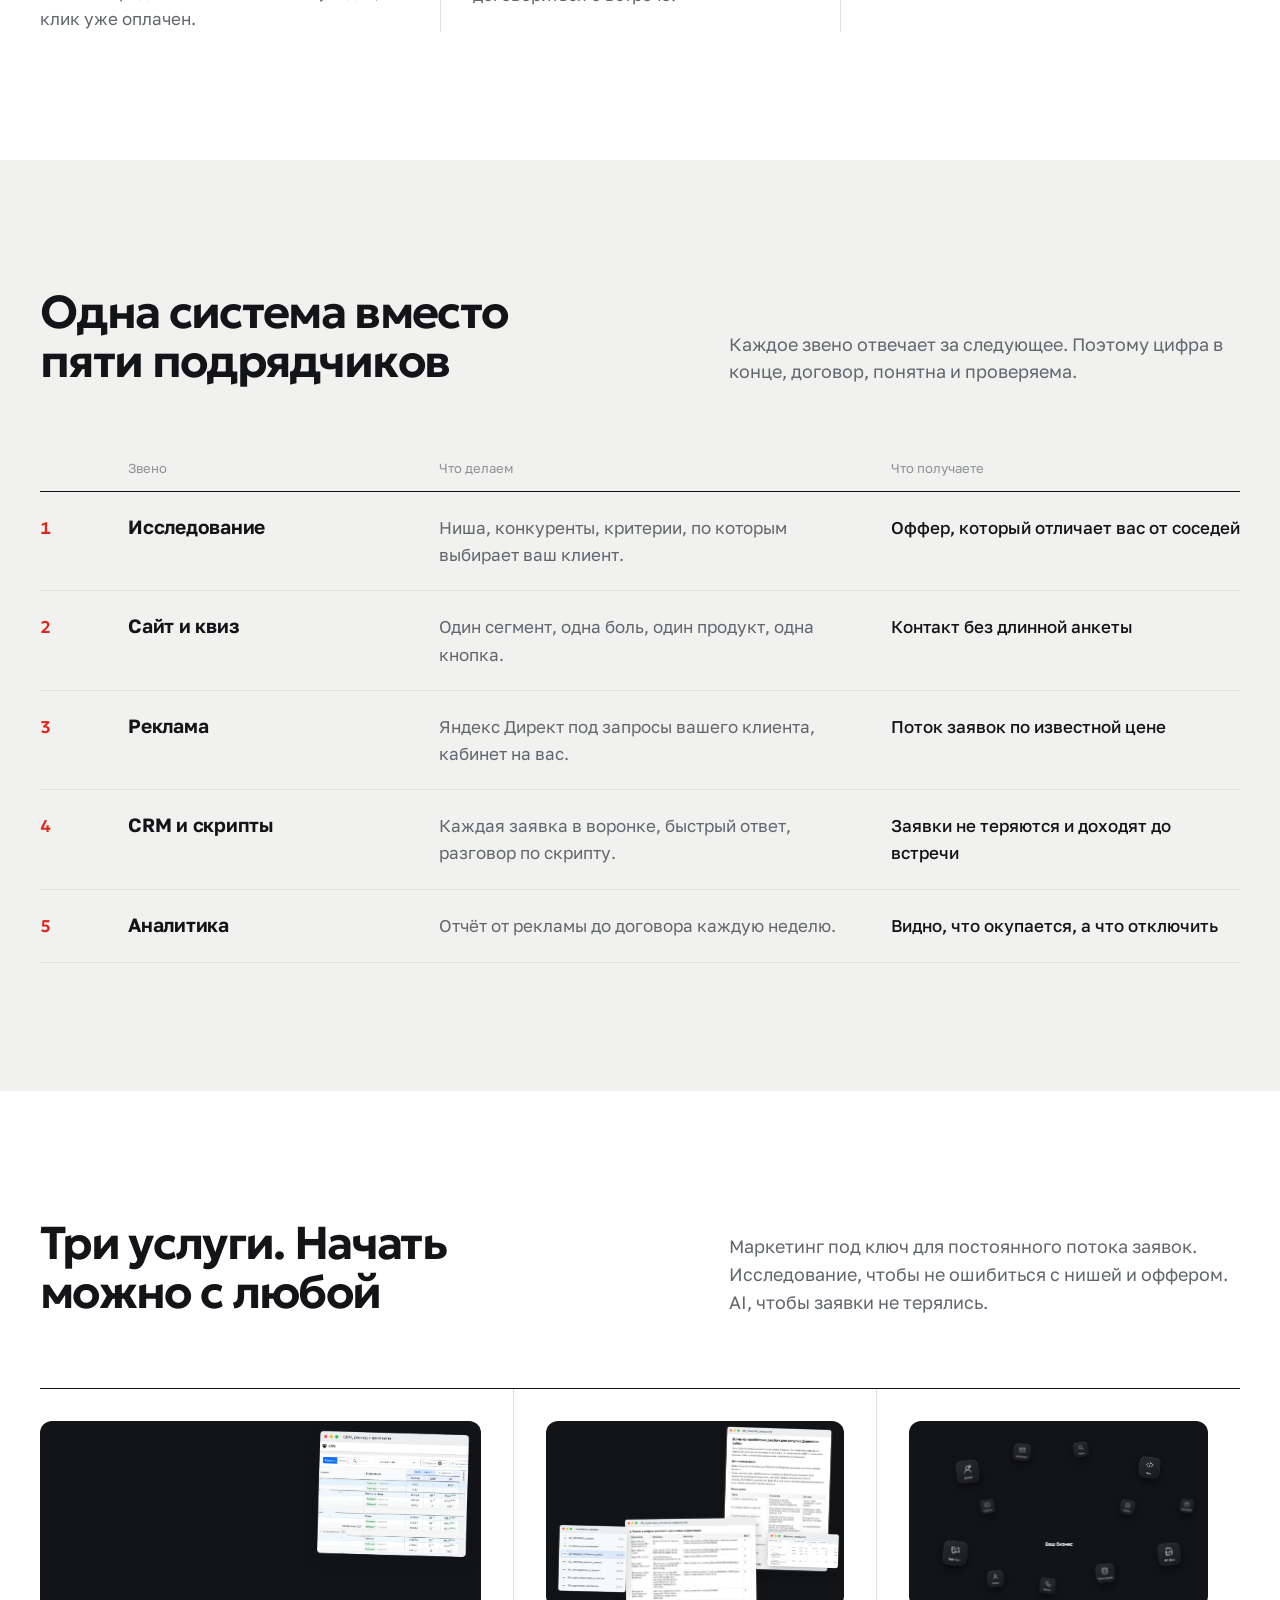
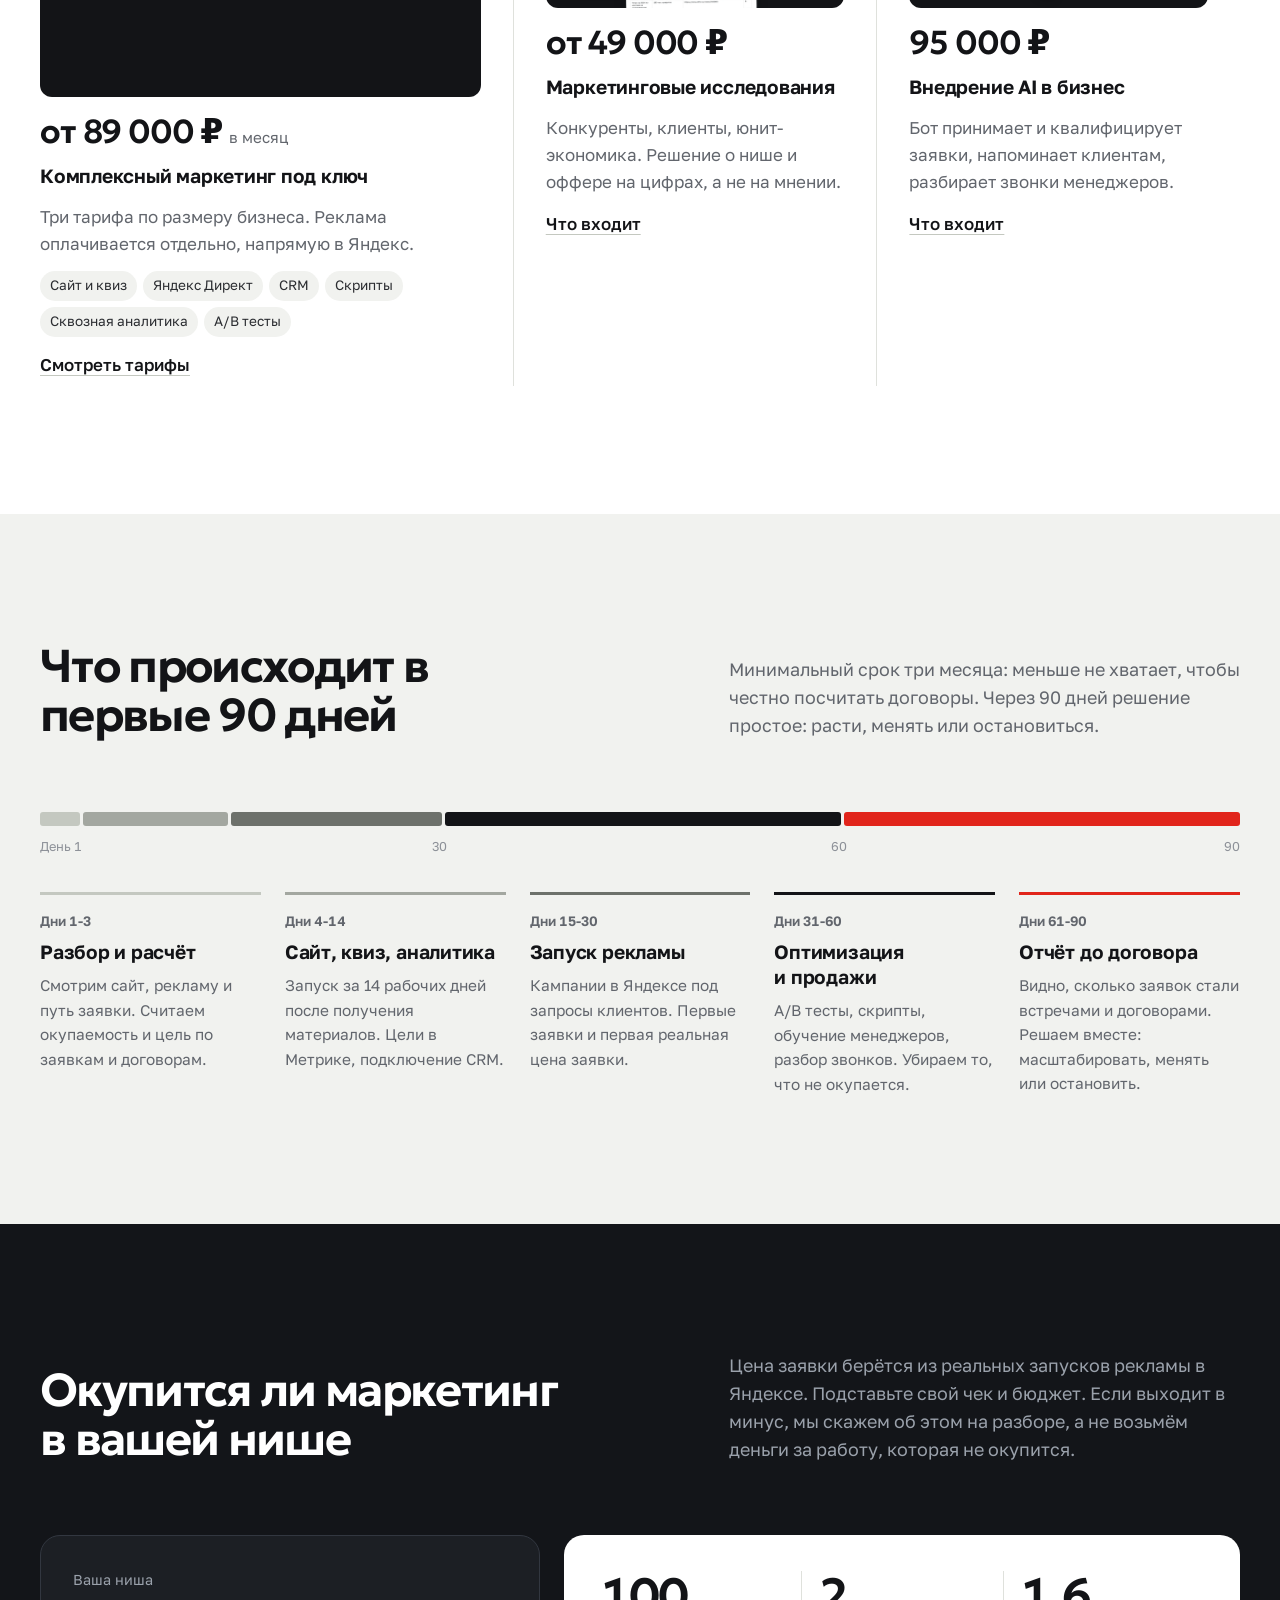
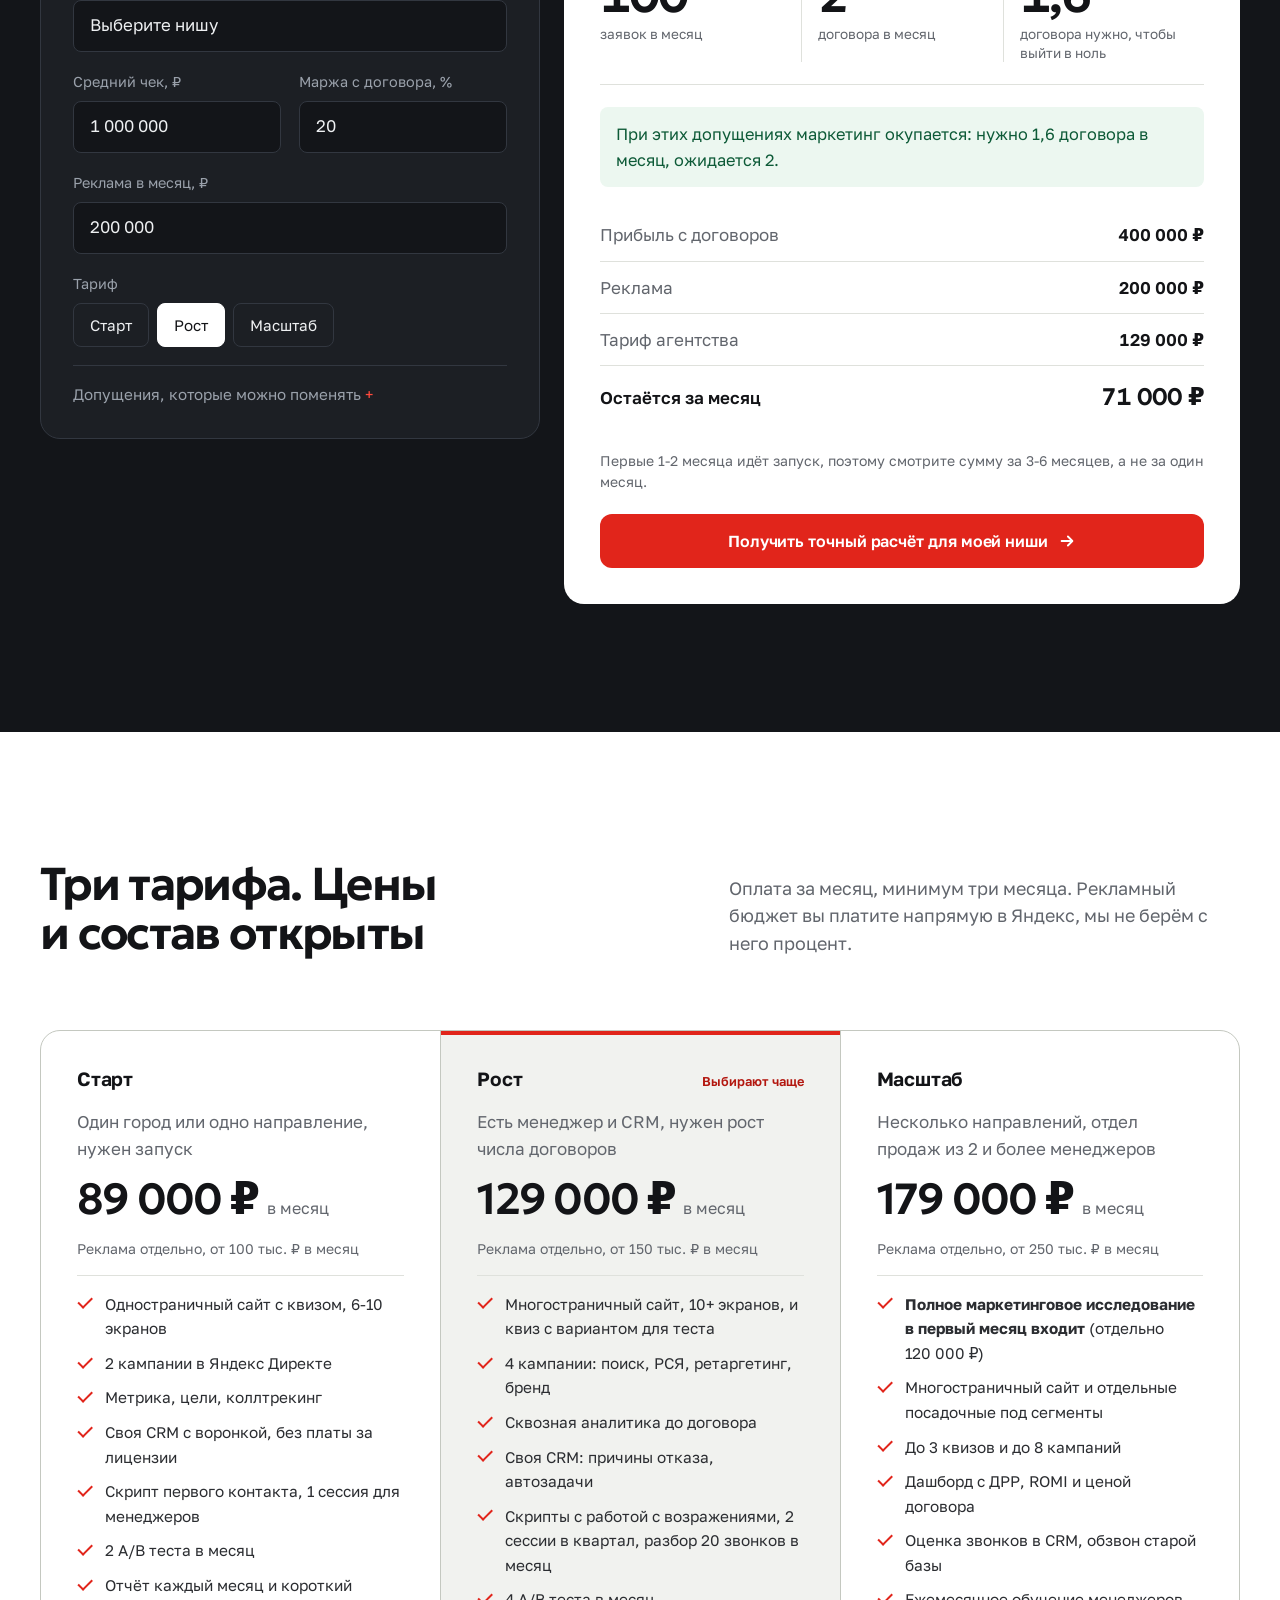
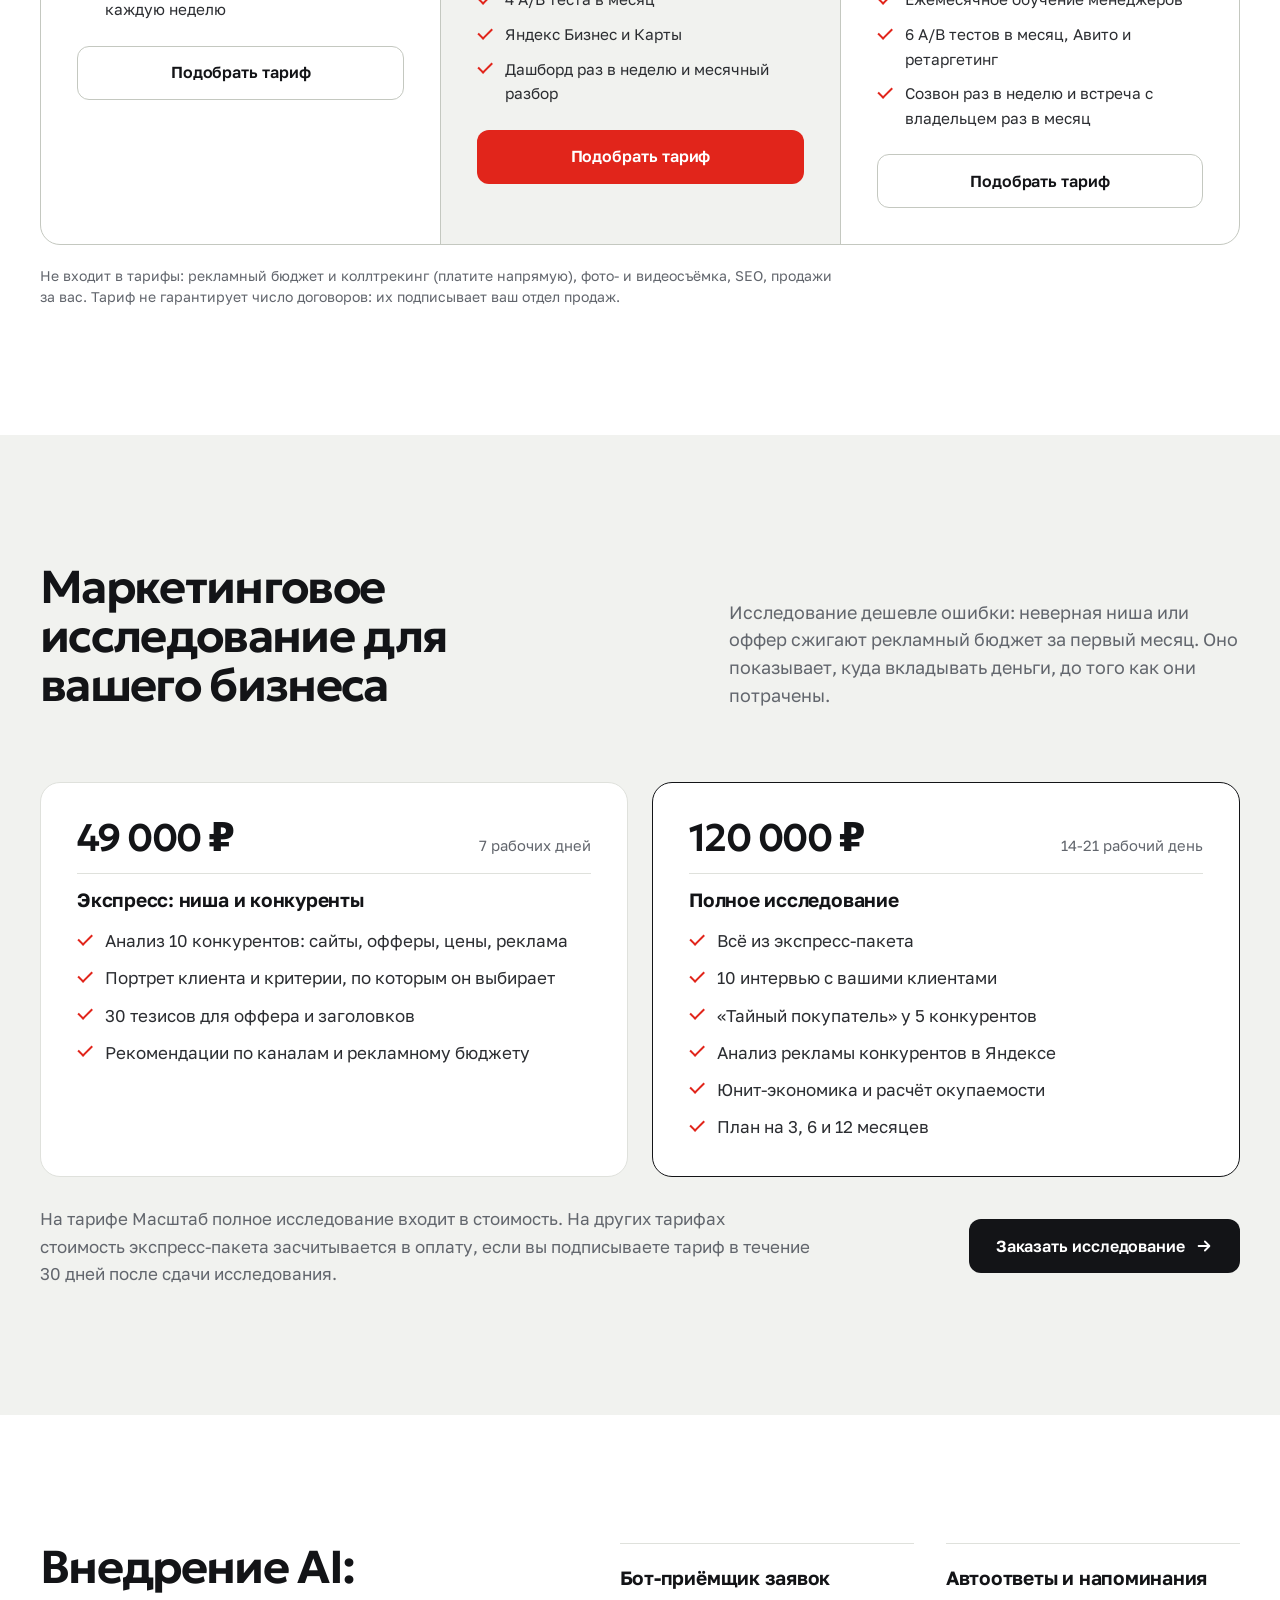
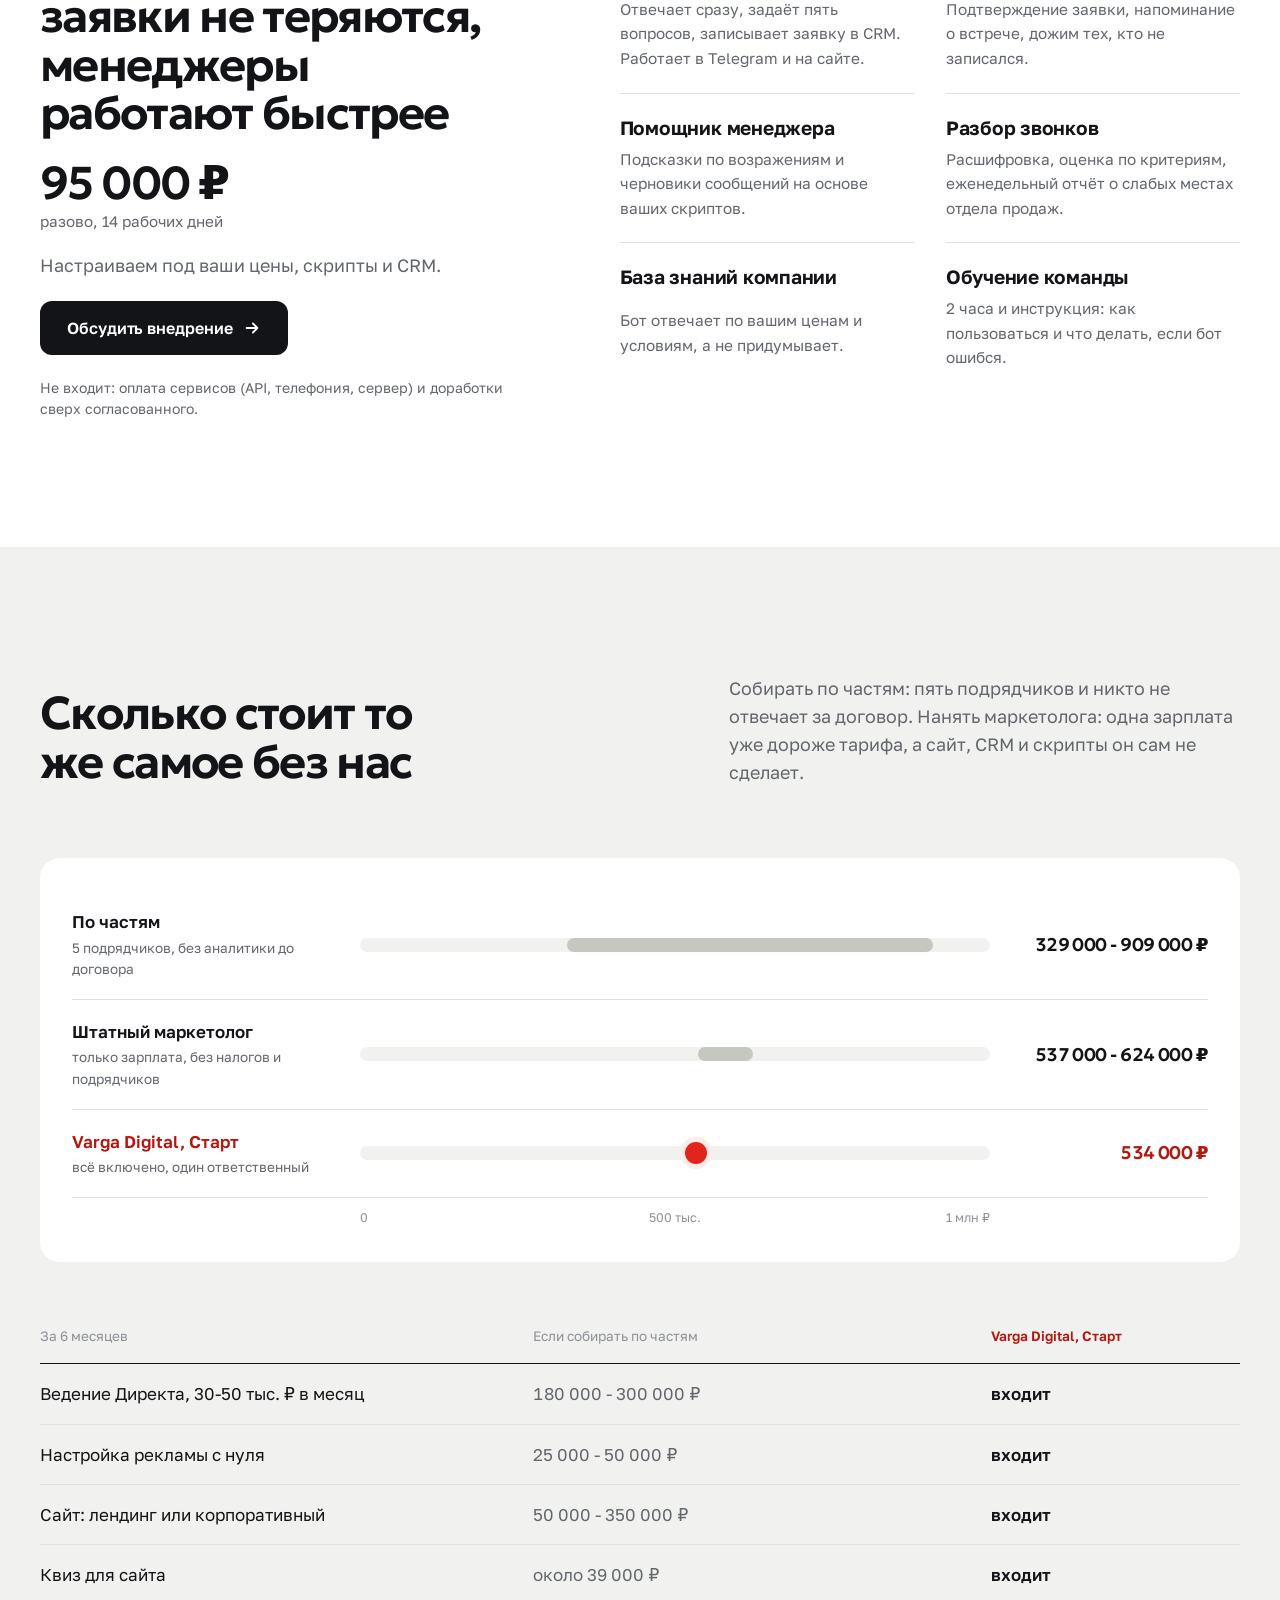
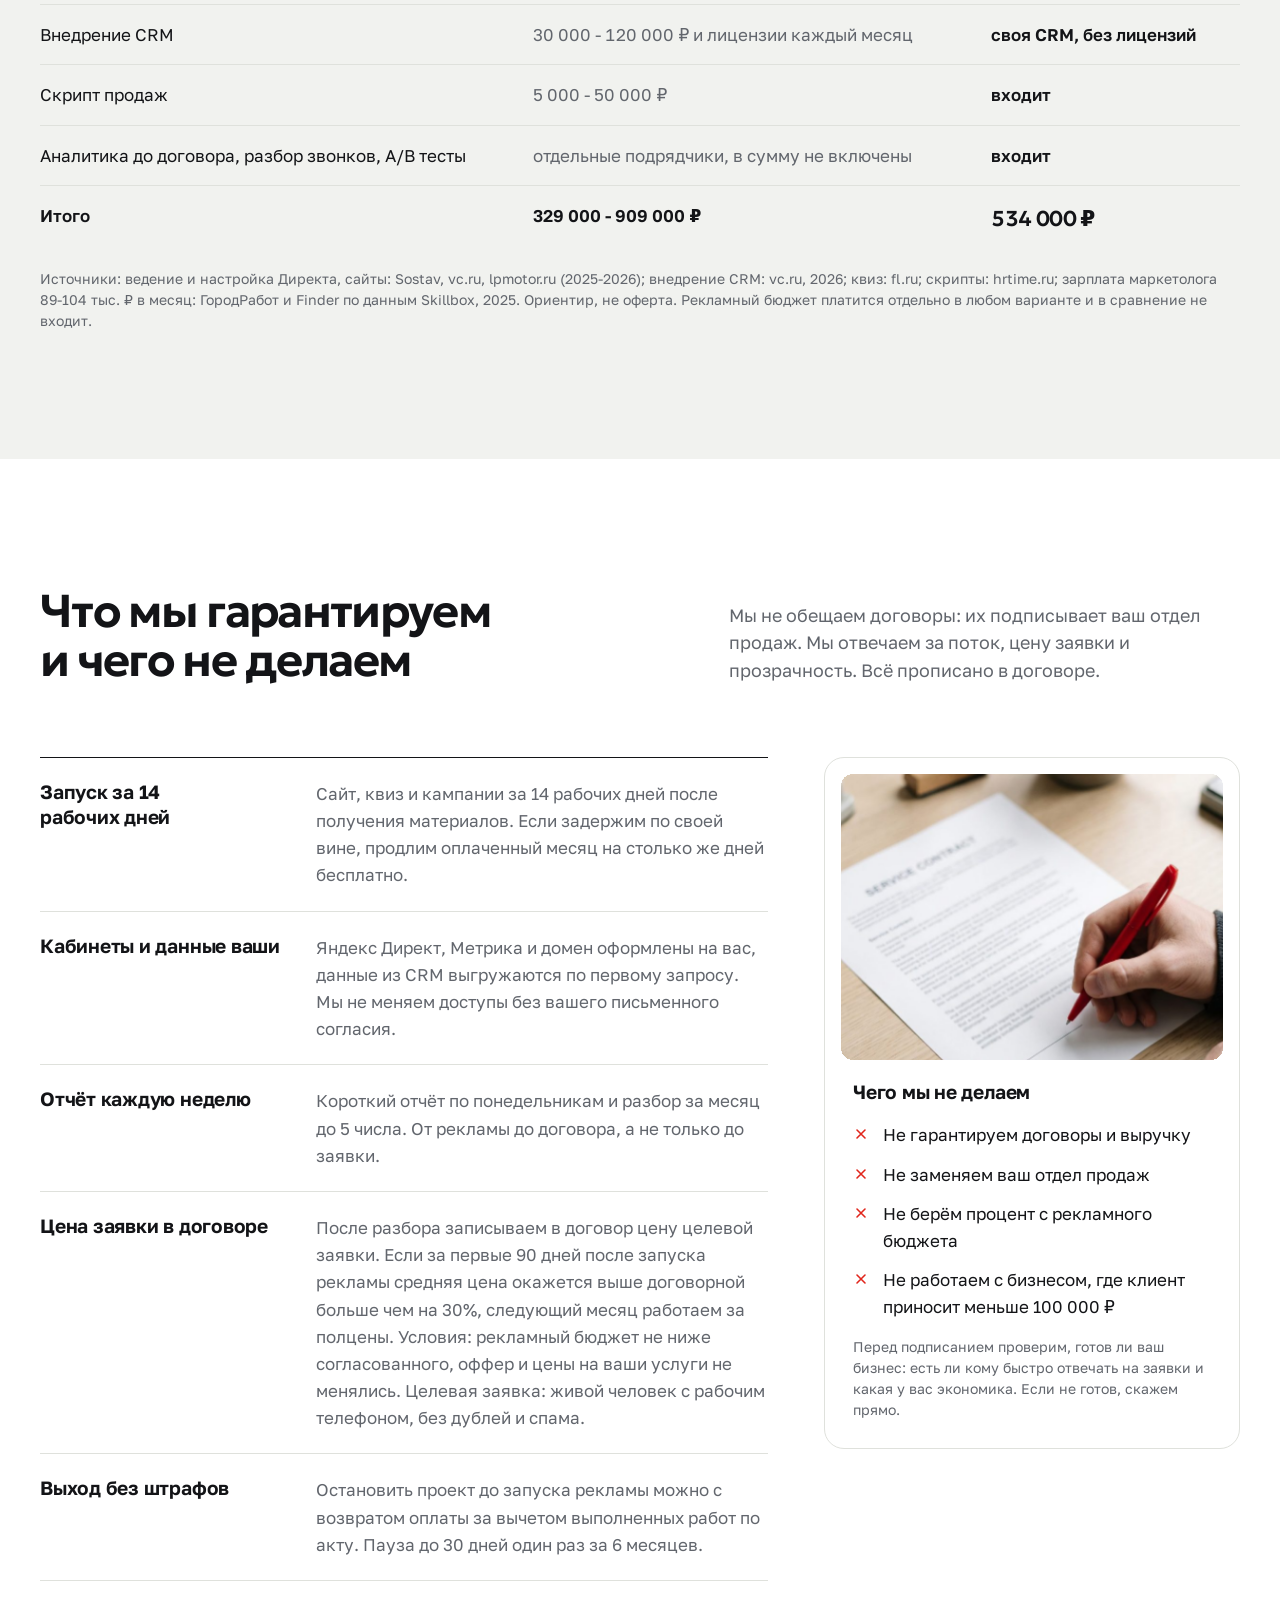
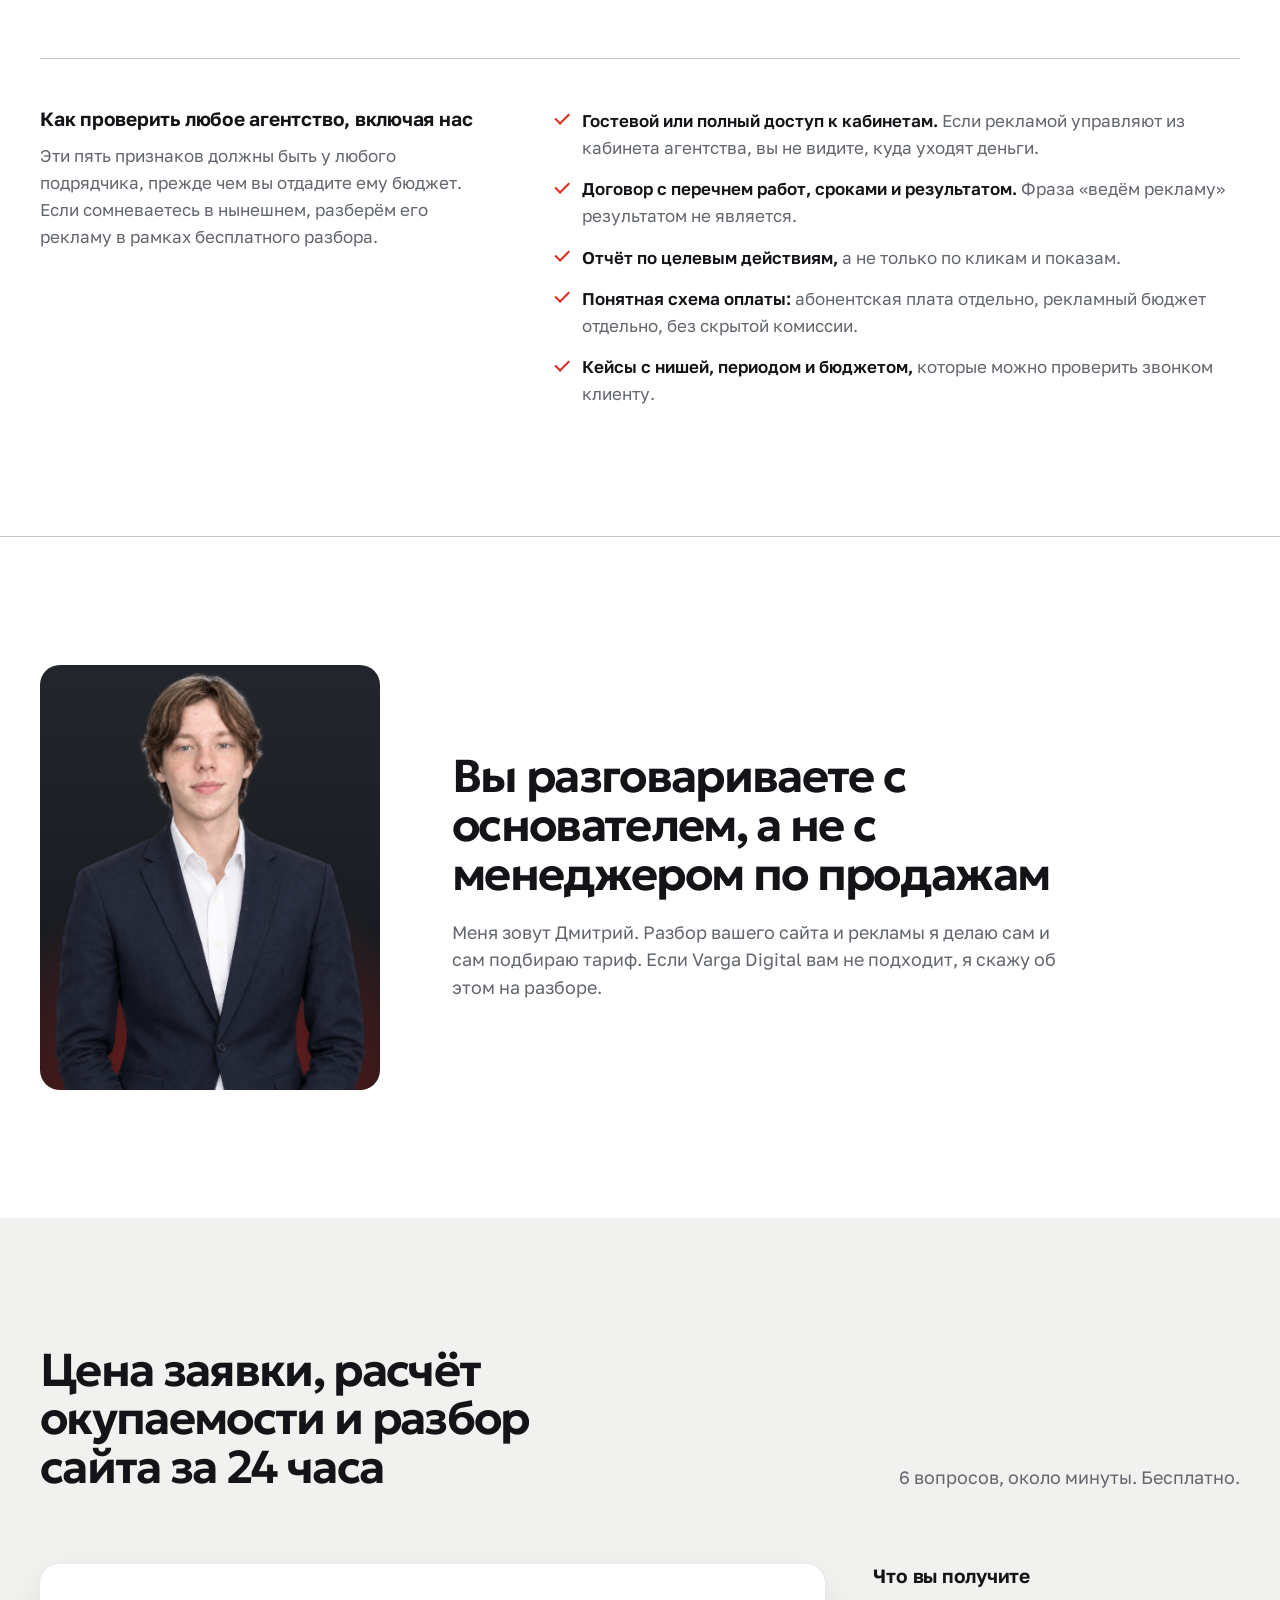
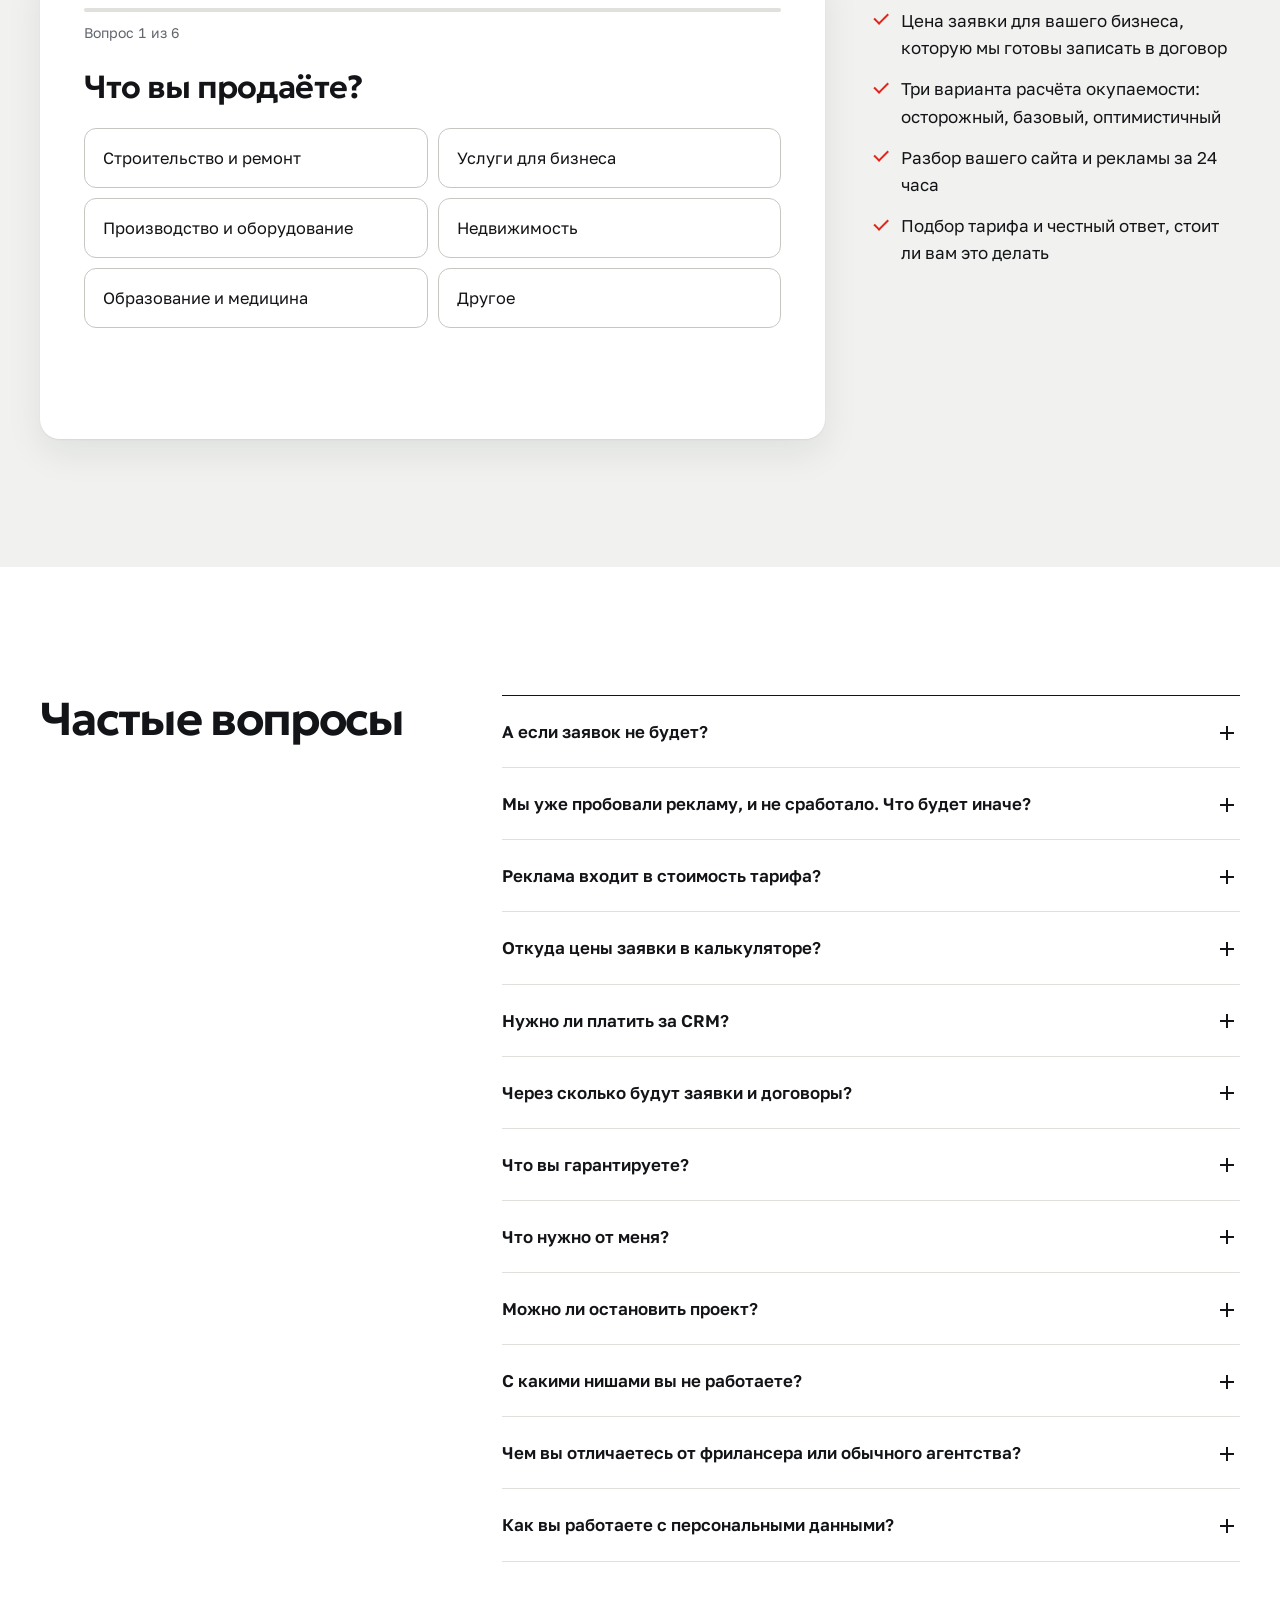
==== commit 90ad5323: "Add Yandex Metrika counter 113864185" ====
--- a/index.html
+++ b/index.html
@@ -21,6 +21,16 @@
   <link rel="stylesheet" href="css/quiz.css">
   <link rel="stylesheet" href="css/fly.css">
   <link rel="stylesheet" href="css/motion.css">
+<!-- Yandex.Metrika counter -->
+<script type="text/javascript">
+(function(m,e,t,r,i,k,a){m[i]=m[i]||function(){(m[i].a=m[i].a||[]).push(arguments)};
+m[i].l=1*new Date();for(var j=0;j<document.scripts.length;j++){if(document.scripts[j].src===r){return;}}
+k=e.createElement(t),a=e.getElementsByTagName(t)[0],k.async=1,k.src=r,a.parentNode.insertBefore(k,a)})
+(window,document,"script","https://mc.yandex.ru/metrika/tag.js","ym");
+ym(113864185,"init",{clickmap:true,trackLinks:true,accurateTrackBounce:true,webvisor:true});
+</script>
+<noscript><div><img src="https://mc.yandex.ru/watch/113864185" style="position:absolute;left:-9999px;" alt=""/></div></noscript>
+<!-- /Yandex.Metrika counter -->
 </head>
 <body>
   <a class="skip" href="#main">К содержимому</a>
